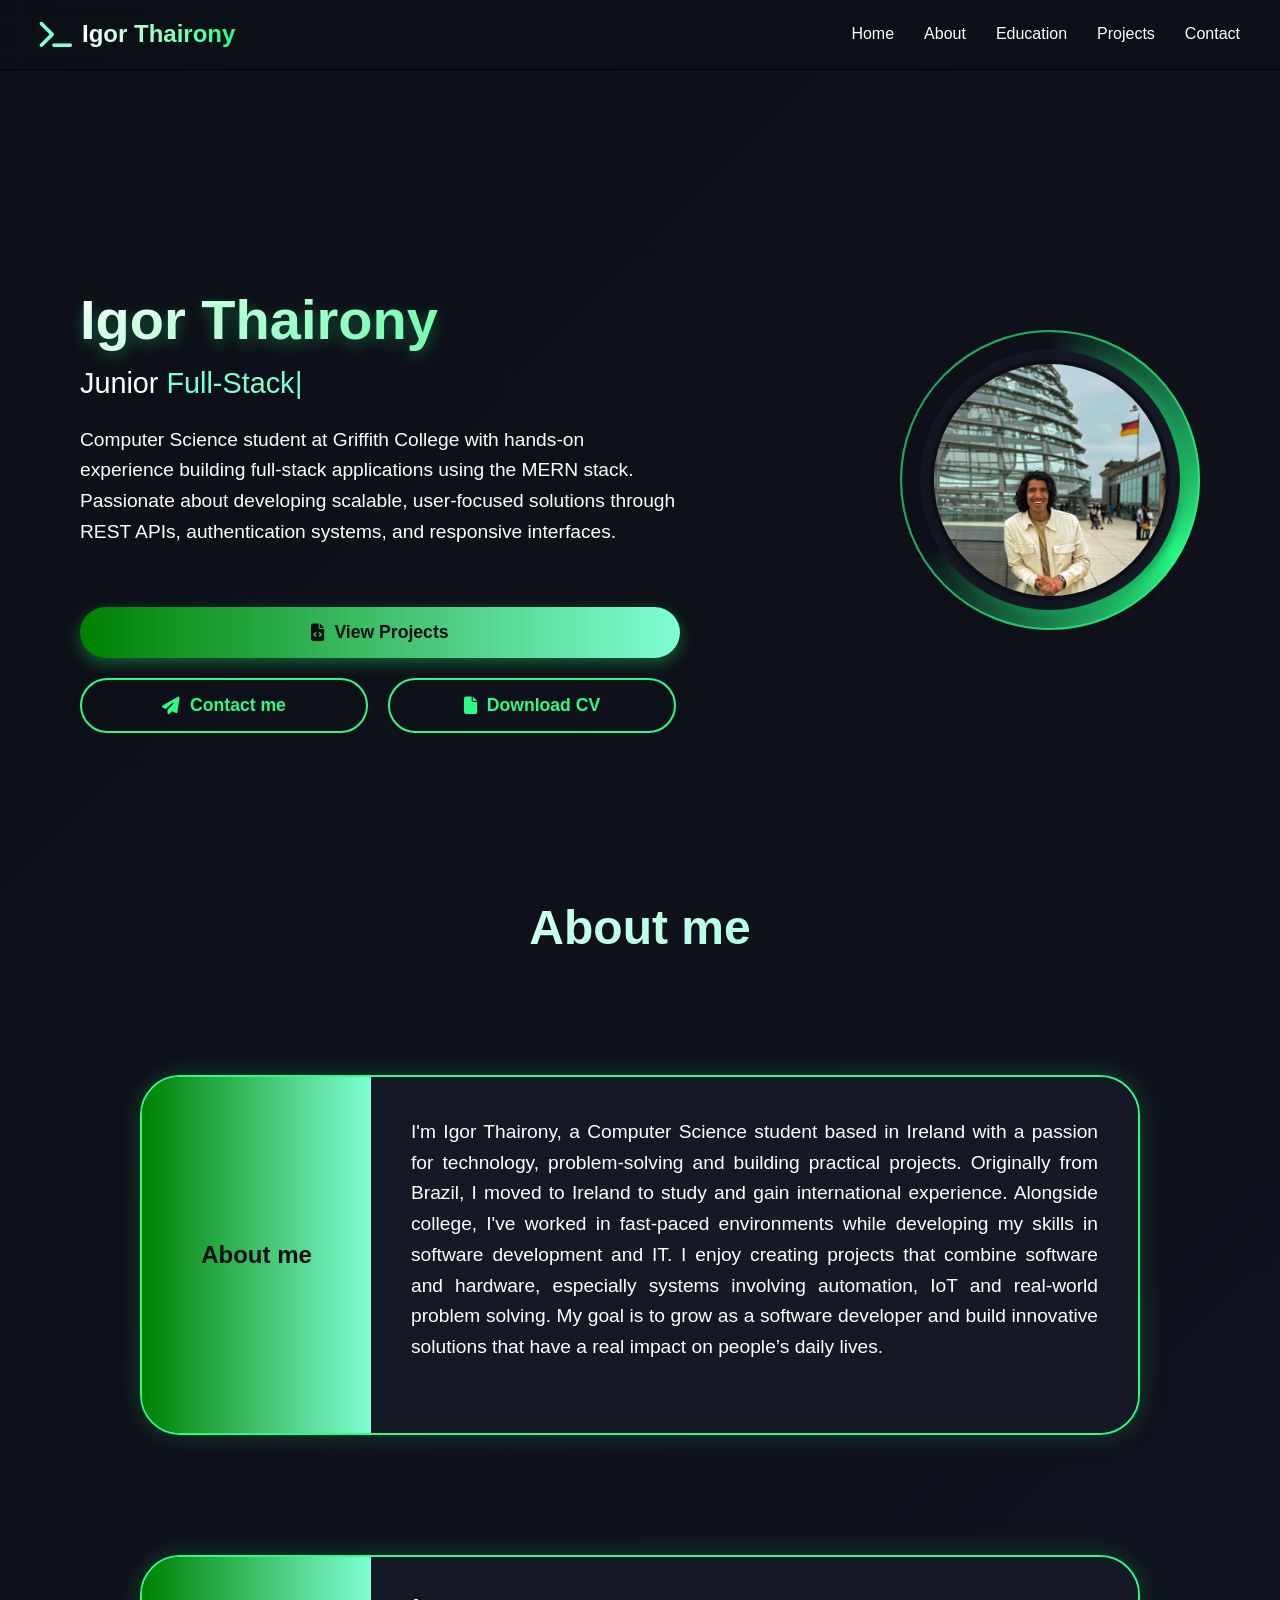
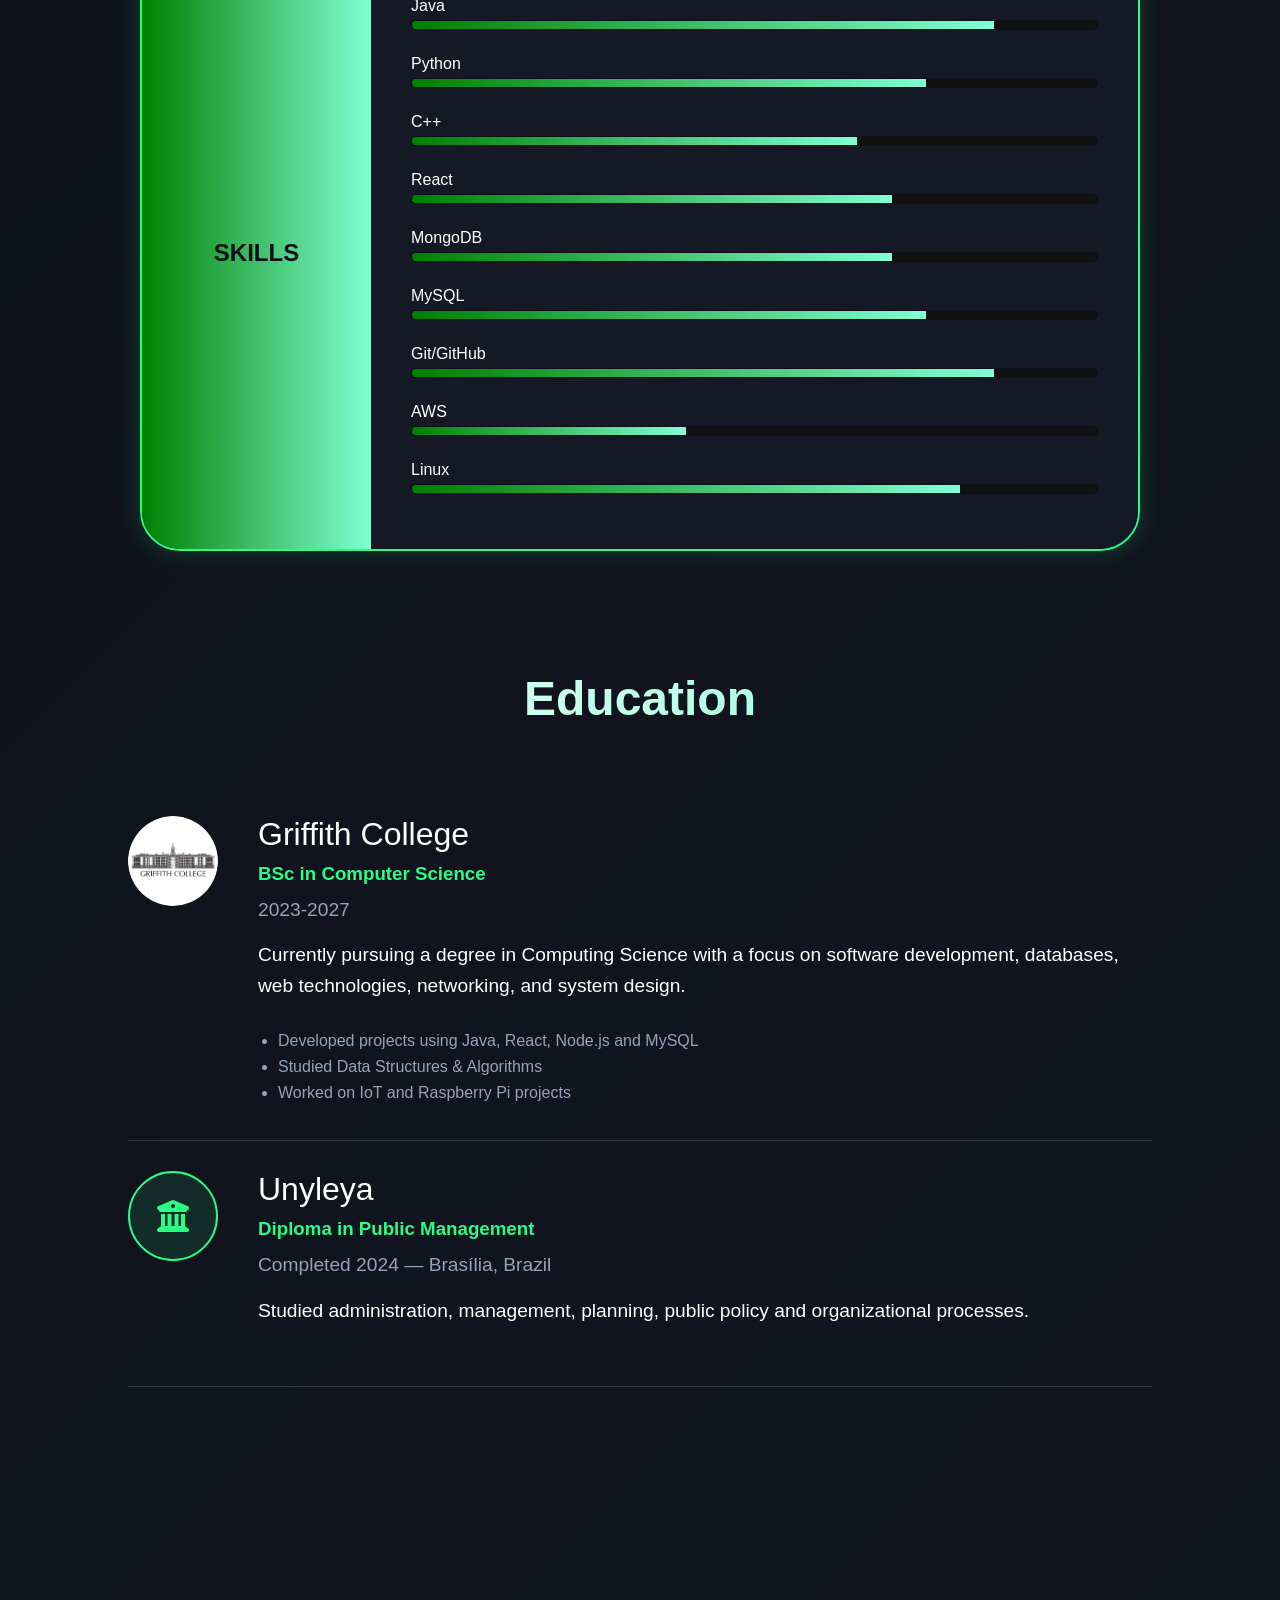
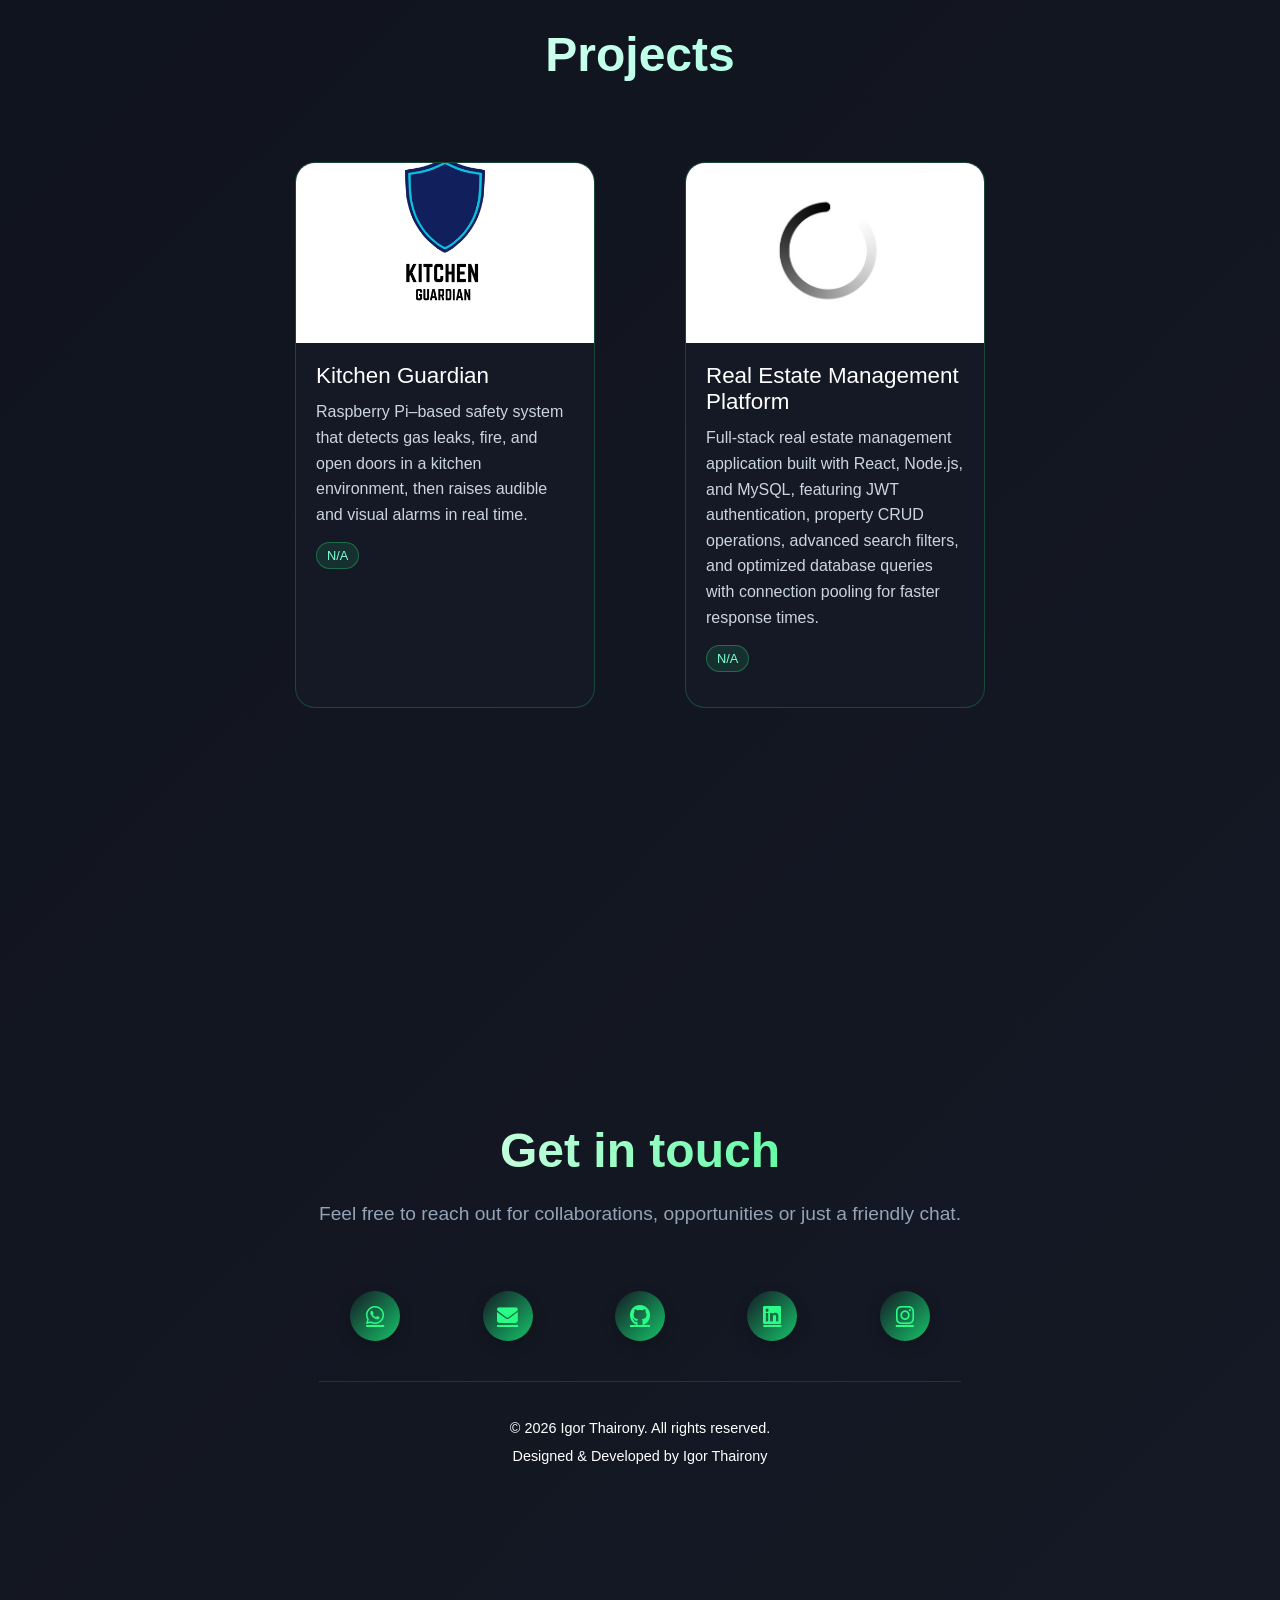
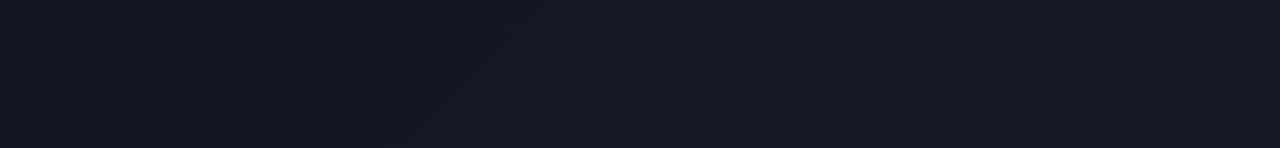
==== index.html @ 47dd7184 "Polishing and implementing a few things" ====
<!DOCTYPE html>
<html lang="en">

    <head>
        <meta name="viewport" content="width=device-width, initial-scale=1.0">
        <title>Igor Thairony Portfolio</title>
        <!-- Linking to font-awesome for icons -->
        <link rel="stylesheet" href="https://cdnjs.cloudflare.com/ajax/libs/font-awesome/6.5.0/css/all.min.css" />
        <!-- Linking to the css file for styling -->
        <link rel="stylesheet" href="/Style/style.css"/>
    </head>

    <body>

        <!-- Header Section with logo and side menu -->
        <header>
            <a href="/index.html" class="logo" aria-label="Open Menu">
                <!-- Logo and Name -->
                <i class="fa-solid fa-terminal logo-icon"></i>
                <span class="logo-text">Igor Thairony</span>
            </a>
            
            <!-- Nav section -->
            <nav>

                <!-- Menu toggle bars -->
                <div class="menu-toggle">
                    <!-- Bars for side menu -->
                    <i class="fa-solid fa-bars"></i>
                </div>
                <!-- Menu toggle bar options -->
                <ul>
                    <li><a href="/index.html">Home</a></li>
                    <li><a href="#about">About</a></li>
                    <li><a href="#education">Education</a></li>
                    <li><a href="#projects">Projects</a></li>
                    <li><a href="#contact">Contact</a></li>
                </ul>
            </nav>         
        </header>

        <!-- Hero Section -->
        <section class="hero" id="home">

            <div class="content">
                <h1>Igor Thairony</h1>
                <h2>Junior <span class="typing-text">Full-Stack Developer</span></h2>
                <p>Computer Science student at Griffith College with hands-on experience building full-stack applications using the MERN stack. 
                Passionate about developing scalable, user-focused solutions through REST APIs, authentication systems, and responsive interfaces.
                </p>
                
                <!-- Buttons to display portflio / contact me / Download CV -->
                <div class="cta-buttons">
                    <a href="#projects" class="btn btn-primary"><i class="fa-solid fa-file-code"></i>View Projects</a>
                    <a href="#contact" class="btn btn-secondary"><i class="fa-solid fa-paper-plane"></i>Contact me</a>
                     <a href="/Source/CV_Igor_Thairony_2026.pdf" class="btn btn-secondary" download="Igor_Thairony_CV.pdf"><i class="fa-solid fa-file"></i>Download CV</a>
                </div>

            </div>

            <div class="profile-container">
                <div class="border-outer"></div>
                <div class="border-middle"></div>
                <div class="border-inner"></div>
                <div class="border-container"></div>
                <div class="pulse-ring"></div>
                <div class="pulse-ring"></div>
                <div class="pulse-ring"></div>
                <img src="/Source/profilePicture.jpeg" alt="Profile picure" class="profile-img">
            </div>

        </section>

        <!-- About Section-->
        <section  class="about-section" id="about">  
            
            <h1 class="section-title">About me</h1>

            <!-- About section -->
            <div class="about-card">

                <div class="left-panel">
                    <h1>About me</h1>
                </div>
                    
                <div class="right-panel">
                    <p> I'm Igor Thairony, a Computer Science student based in Ireland with a passion for technology, problem-solving and building practical projects.
                    Originally from Brazil, I moved to Ireland to study and gain international experience. Alongside college, I've worked in fast-paced environments while developing my skills in software development and IT.
                    I enjoy creating projects that combine software and hardware, especially systems involving automation, IoT and real-world problem solving.
                    My goal is to grow as a software developer and build innovative solutions that have a real impact on people’s daily lives.</p>
                </div>

            </div>

            <div class="info-card skills-card">
                <div class="left-panel">
                    <h1>SKILLS</h1>
                </div>

                <div class="right-panel">


                    <div class="skill">
                        <span>Java</span>
                        <div class="bar"><div class="fill java"></div></div>
                    </div>
 
                    <div class="skill">
                        <span>Python</span>
                        <div class="bar"><div class="fill python"></div></div>
                    </div>
 
                    <div class="skill">
                        <span>C++</span>
                        <div class="bar"><div class="fill cpp"></div></div>
                    </div>
 
                    <div class="skill">
                        <span>React</span>
                        <div class="bar"><div class="fill react"></div></div>
                    </div>
 
                    <div class="skill">
                        <span>MongoDB</span>
                        <div class="bar"><div class="fill mongodb"></div></div>
                    </div>
 
                    <div class="skill">
                        <span>MySQL</span>
                        <div class="bar"><div class="fill sql"></div></div>
                    </div>
 
                    <div class="skill">
                        <span>Git/GitHub</span>
                        <div class="bar"><div class="fill git"></div></div>
                    </div>
 
                    <div class="skill">
                        <span>AWS</span>
                        <div class="bar"><div class="fill aws"></div></div>
                    </div>
 
                    <div class="skill">
                        <span>Linux</span>
                        <div class="bar"><div class="fill linux"></div></div>
                    </div>

                </div>
            </div>
        </section>

        <!-- Education Section -->
        <section class="education-section" id="education">

            <h1 class="section-title">Education</h1>

            <div class="education-item">
            
                <div class="education-logo-image">
                    <img src="/Source/griffithLogo.png" alt="Griffith College picture">
                </div>

                <div class="education-content">
                    <h2>Griffith College</h2>
                    <h3>BSc in Computer Science</h3>
                    <p class="education-date">2023-2027</p>

                    <p> Currently pursuing a degree in Computing Science with a focus on
                    software development, databases, web technologies, networking,
                    and system design.</p>

                    <ul>
                        <li>Developed projects using Java, React, Node.js and MySQL</li>
                        <li>Studied Data Structures & Algorithms</li>
                        <li>Worked on IoT and Raspberry Pi projects</li>
                    </ul>

                </div>

            </div>

            <div class="education-divider"></div>

            <div class="education-item">

                <div class="education-logo">
                    <i class="fa-solid fa-building-columns"></i>
                </div>

                <div class="education-content">
                    <h2>Unyleya</h2>
                    <h3>Diploma in Public Management</h3>
                    <p class="education-date">Completed 2024 — Brasília, Brazil</p>
 
                    <p>
                        Studied administration, management, planning,
                        public policy and organizational processes.
                    </p>


                </div>
            </div>

            <div class="education-divider"></div>
            
        </section>

        <section class="projects-section" id="projects">
            <h1 class="section-title">Projects</h1>

            <div class="projects-grid">

                <!-- Project One -->
                <a class="project-card" data-repo="Ithairony/kitchenGuardian" href="https://github.com/Ithairony/kitchenGuardian" target="_blank">
                    <div class="project-image">
                        <img src="/Source/kitchenGuardianLogo.png" alt="Project preview">
                    </div>
                    <div class="project-content">
                        <h2>Kitchen Guardian</h2>
                        <p> Raspberry Pi–based safety system that detects gas leaks, fire, and open doors in a kitchen environment,
                            then raises audible and visual alarms in real time.</p>
                        <div class="project-tags">
                            <span class="repo-language">Loading...</span>
                        </div>
                    </div>
                </a>

                <!-- Project Two -->
                <a class="project-card" data-repo="Ithairony/RealEstateManagementPlatform" href="https://github.com/Ithairony" target="_blank">
                    <div class="project-image">
                        <img src="/Source/loadingIcon.jpg" alt="Real Estate Management Platform preview">
                    </div>
                    <div class="project-content">
                        <h2>Real Estate Management Platform</h2>
                        <p> Full-stack real estate management application built with React, Node.js, and MySQL, featuring
                            JWT authentication, property CRUD operations, advanced search filters, and optimized
                            database queries with connection pooling for faster response times.</p>
                        <div class="project-tags">
                            <span class="repo-language">Loading...</span>
                        </div>
                    </div>
                </a>

            </div>



            </div>
        </section>

        <!-- FOOTER -->
        <section class="contact-section" id="contact">

            <div class="contact-container">
                <div class="contact-content">
                    <h1 class="contact-title">Get in touch</h1>
                    <p class="contact-subtitle">Feel free to reach out for collaborations, opportunities or just a friendly chat.</p>

                    <div class="contact-info">
                        <div class="social-icons">
                            <!-- WhatsApp -->
                            <a href="https://wa.me/353830110692?text=Hello%2C%20I%20came%20from%20your%20GitHub%20profile%20and%20would%20like%20to%20connect." target="_blank"><i class="fa-brands fa-whatsapp"></i></a>
                            <!-- GMAIL -->
                            <a href="mailto:ithairony21@gmail.com?subject=Hello Igor&body=Hi Igor," target="_blank" rel="noopener noreferrer">
                                <i class="fa-solid fa-envelope"></i>
                            </a>
                            <!-- gitHub -->
                            <a href="https://github.com/ithairony" target="_blank"><i class="fa-brands fa-github"></i></a>
                            <!-- linkedin -->
                            <a href="https://www.linkedin.com/in/IgorThairony/" target="_blank"><i class="fa-brands fa-linkedin"></i></a>
                            <!-- Instagram -->
                            <a href="https://www.instagram.com/ithairony21/" target="_blank"><i class="fa-brands fa-instagram"></i></a>
                        </div>
                    </div>

                    <div class="footer-bottom">
                        <p>© 2026 Igor Thairony. All rights reserved.</p>
                        <p>Designed & Developed by Igor Thairony</p>
                    </div>
                </div>
                
            </div>


        </section>


        <button id="backToTop" class="back-to-top" aria-label="Back to top">
            <i class="fa-solid fa-arrow-up"></i>
        </button>

        <!-- Link to the javascriptfile -->
        <script src="/Script/script.js"></script>

    </body>

</html>
---- Style/style.css ----
* {
    margin : 0;
    padding: 0;
    box-sizing: border-box;
    font-family:  'Segoe UI', Tahoma, Geneva, Verdana, sans-serif;
}

body {
    background: linear-gradient(135deg , #0c0f17 0%, #151925 100%);
    color: white;
    min-height: 100vh;
    overflow-x: hidden;
}

/* Header and Navbar */
header {
    position: fixed;
    top: 0;
    left: 0;
    width: 100%;
    padding: 20px 40px;
    display: flex;
    justify-content: space-between;
    align-items: center;
    z-index: 1000;
    background: rgba(12,15,23,0.8);
    backdrop-filter: blur(10px);
    border-bottom: 1px solid black;
}

.logo {
    display: flex;
    align-items: center;
    gap: 10px;
    font-size: 1.5rem;
    font-weight: 700;
    color: #2afc85;
    text-decoration: none;
}

.logo-icon {
    color:aquamarine;
    font-size: 1.8rem;
}

.logo-text {
    background: linear-gradient(90deg, white, #2afc85);
    -webkit-background-clip: text;
    -webkit-text-fill-color: transparent;
}

nav ul {
    display: flex;
    list-style: none;
    gap:30px;
}

nav a {
    color: white;
    text-decoration: none;
    font-weight: 500;
    transition: color 0.3s ease;
    position:relative;
    padding: 5px 0;
}

nav a:hover {
    color: #2afc85;
}

nav a::after {
    content: '';
    position: absolute;
    bottom: 0;
    left: 0;
    width: 0;
    height: 2px;
    background: #2afc85;
    transition: width 0.3s ease;
}

nav a:hover:after {
    width: 100%;
}

.menu-toggle {
    display: none;
    font-size: 1.5rem;
    color: white;
    cursor: pointer;

}


/* Hero Section */

.hero {
    max-width: 1200px;
    width: 100%;
    margin: 0 auto;
    display: flex;
    flex-direction: row;
    align-items: center;
    justify-content: space-between;
    gap: 80px;
    padding: 120px 40px 60px;
    min-height: 100vh;

}

.content {
    max-width: 600px;
    opacity: 1;
    transform: translateY(20px);
    animation: fadeInUp 1s ease forwards 0.5s;
}

.hero h1 {
    font-size: 3.5rem;
    margin-bottom: 15px;
    background: linear-gradient(90deg, white 0%, #2afc85 100%);
    -webkit-background-clip: text;
    -webkit-text-fill-color: transparent;
    font-weight: 700;
    text-shadow: 0 5px 15px rgba(46,252,139,0.3);
}


h2 {
    font-size:  1.8rem;
    margin-bottom: 25px;
    color: white;
    font-weight: 500;
}

p {
    font-size: 1.2rem;
    line-height: 1.6;
    margin-bottom: 30px;
    color: white;
}

.typing-text {
    position: relative;
    display: inline-block;
    color:aquamarine;
}

.typing-text::after {
    content: "|";
    position: absolute;
    right: -8px;
    animation: blink 0.7s infinite;
    color: aquamarine;
}

.cta-buttons {
    display:flex;
    gap: 20px;
    margin-top: 40px;
    flex-wrap: wrap;
    opacity: 1;
    transform: translateY(20px);
    animation: fadeInUp 1s ease forwards 0.8s;
}

.btn {
    padding: 15px 35px;
    border-radius: 50px;
    font-size: 1.1rem;
    font-weight: 600;
    text-decoration: none;
    transition: all 0.3s ease;
    display: flex;
    align-items: center;
    gap: 10px;
    position: relative;
    overflow: hidden;

}

.btn-primary {
    width: 100%;
    justify-content: center;
    background: linear-gradient(90deg, green 0%, aquamarine 100%);
    color: #0c0f17;
    box-shadow: 0 5px 15px rgba(30, 215, 97, 0.4);
}

.btn-primary:hover {
    transform: translateY(-3px);
    box-shadow: 0 8px 20px rgba(30, 215, 97, 0.6);;
}

.btn-primary::before {
    content:"";
    position: absolute;
    top: 0;
    left: -100%;
    width: 100%;
    height: 100%;
    background: linear-gradient(90deg, transparent, rgba(255, 255, 255, 0.4), transparent);
    transition: 0.5s;
}

.btn-secondary {
    justify-content: center;
    width: 48%;
    border: 2px solid #2afc85; 
    color: #2afc85;
}

.btn-secondary:hover {
    background-color: rgba(42, 252, 133, 0.1);
    transform: translateY(-3px);
}

.social-icons {
    display: flex;
    justify-content: space-around ;
    gap: 20px;
    margin-top: 40px;
    opacity: 1;
    transform: translateY(20px);
    animation: fadeInUp 1s ease forwards 1.1s;
}

.social-icons a {
    width: 50px;
    height: 50px;
    border-radius: 50%;
    display: flex;
    align-items: center;
    justify-content: center;
    background: linear-gradient(135deg, #151925 0%, #15c46a 100%);
    color:#2afc85;
    font-size: 1.3rem;
    transition: all 0.3s ease;
    box-shadow: 0 5px 15px rgba(0, 0, 0, 0.2);
    position: relative;
    overflow: hidden;
}

.social-icons a:hover {
    transform: translateY(-5px);
    color: #151925;
    box-shadow: 0 8px 20px rgba(30, 215, 97, 0.3);
}

.social-icons a::before {
    content:"";
    position: absolute;
    top: 0;
    left: 0;
    width: 100%;
    height: 100%;
    background: linear-gradient(45deg, #1ed761, #2afc85, #15c46a);
    opacity: 0;
    transition: 0.3s;
    z-index: -1;
}

.social-icons a:hover::before {
    opacity: 1;
}

/* Education Section */
.education-section {
    width: 80%;
    max-width: 1100px;
    margin: 120px auto;
}

.education-item {
    display: flex;
    gap: 40px;
    align-items: flex-start;
    padding: 30px 0;
}

.education-logo-image {
    width: 90px;
    height: 90px;
    min-width: 90px;
    border-radius: 50%;
    overflow: hidden;
    display: flex;
    align-items: center;
    justify-content: center;
}

.education-logo-image img {
    width: 100%;
    height: 100%;
    object-fit: cover;
}

.education-logo {
    width: 90px;
    height: 90px;
    min-width: 90px;
    border-radius: 50%;
    background: rgba(42, 252, 133, 0.1);
    border: 2px solid #2afc85;
    display: flex;
    align-items: center;
    justify-content: center;
    color: #2afc85;
    font-size: 2rem;
}


.education-content h2 {
    font-size: 2rem;
    margin-bottom: 10px;
}

.education-content h3 {
    color: #2afc85;
    margin-bottom: 10px;
}

.education-date {
    color: #94a3b8;
    margin-bottom: 15px;
}

.education-content ul {
    margin-top: 15px;
    padding-left: 20px;
}

.education-content li {
    margin-bottom: 8px;
    color: #94a3b8;
}

.education-divider {
    height: 1px;
    background: rgba(255,255,255,0.15);
}

/* Profile Image Section */
.profile-container {
    position: relative; 
    width: 300px;
    height: 300px;
}

.profile-img {
    width:240px;
    height: 240px;
    object-fit: cover;
    border-radius: 50%;
    position: absolute;
    top: 50%;
    left: 50%;
    transform: translate(-50%, -50%);
    z-index: 10;
    box-shadow: 0 5px 30px rgba(0, 0, 0, 0.4);
    border: 4px solid #0c0f17;
    transition: all 0.5s ease;
}

.profile-img:hover {
    transform: translate(-50%, -50%) scale(1.05);
}

/* Border rings */
.border-outer {
    position: absolute;
    width: 300px;
    height: 300px;
    top: 50%;
    left: 50%;
    transform: translate(-50%, -50%) rotate(0deg);
    border-radius: 50%;
    background: conic-gradient(transparent, #2afc85, transparent, transparent);
    z-index: 1;
    animation: rotate 4s linear infinite
}

.border-middle {
    position: absolute;
    width: 270px;
    height: 270px;
    top: 50%;
    left: 50%;
    transform: translate(-50%, -50%) rotate(0deg);
    border-radius: 50%;
    background: conic-gradient(transparent, #15c46a, transparent, transparent);
    z-index: 2;
    animation: rotate-reverse 3s linear infinite;
    filter: blur(3px)
}

.border-inner {
    position: absolute;
    width: 240px;
    height: 240px;
    top: 50%;
    left: 50%;
    transform: translate(-50%, -50%) rotate(0deg);
    border-radius: 50%;
    background: conic-gradient(transparent, #1ed761, transparent, transparent);
    z-index: 3;
    animation: rotate 2s linear infinite;
    filter: blur(3px)
}

/*  Pulsing animation */

.pulse-ring {
    position: absolute;
    width: 300px;
    height: 300px;
    top: 50%;
    left: 50%;
    transform: translate(-50%, -50%) scale(1);
    border-radius: 50%;
    border: 2px solid rgba(42, 252, 133, 0.3);
    z-index: 0;
    animation: pulse 3s ease-out infinite;
}

.pulse-ring:nth-child(2) {
    animation-delay: 1s;
}

.pulse-ring:nth-child(3) {
    animation-delay: 2s;
}

.border-container {
    position: absolute;
    width: 300px;
    height: 300px;
    top: 50%;
    left: 50%;
    transform: translate(-50%, -50%);
    border-radius: 50%;
    z-index: 4;
}

.border-container::after {
    content: "";
    position: absolute;
    width: 260px;
    height: 260px;
    background: linear-gradient(135deg, #151925 0%, #1a1f2e 100%);
    border-radius: 50%;
    top: 50%;
    left: 50%;
    transform: translate(-50%, -50%);
    z-index: 5;
}

/* Projects cards styling  */
.projects-section {
    padding: 120px 10%;
    min-height: 100vh;
}

.section-title {
    font-size: 3rem;
    margin-bottom: 60px;
    text-align: center;
    background: linear-gradient(90deg, white, aquamarine);
    -webkit-background-clip: text;
    -webkit-text-fill-color: transparent;
}

/* GRID */
.projects-grid {
    display: flex;
    justify-content: center;
    flex-wrap: wrap;
    gap: 50px;
}

/* CARD */
.project-card {
    display: block;
    text-decoration: none;
    background: #151925;
    margin: 20px;
    width: 300px;
    border: 1px solid rgba(42, 252, 133, 0.2);
    border-radius: 20px;
    overflow: hidden;
    transition: transform 0.3s ease, box-shadow 0.3s ease;
}

.project-card:hover {
    transform: translateY(-8px);
    box-shadow: 0 10px 30px rgba(42, 252, 133, 0.2);
}

/* IMAGE */
.project-image img {
    width: 100%;
    height: 180px;
    object-fit: cover;
    display: block;
}

/* CONTENT */
.project-content {
    padding: 20px;
}

.project-content h2 {
    font-size: 1.4rem;
    margin-bottom: 10px;
}

.project-content p {
    font-size: 1rem;
    color: #cbd5e1;
    margin-bottom: 15px;
}

/* TAGS */
.project-tags {
    display: flex;
    flex-wrap: wrap;
    gap: 8px;
    margin-bottom: 15px;
}

.project-tags span {
    font-size: 0.8rem;
    padding: 5px 10px;
    border-radius: 999px;
    background: rgba(42, 252, 133, 0.1);
    border: 1px solid rgba(42, 252, 133, 0.3);
    color: aquamarine;
}

/* LINKS */
.project-links {
    display: flex;
    gap: 15px;
}

.project-links a {
    text-decoration: none;
    color: aquamarine;
    font-weight: 500;
    transition: 0.3s;
}

.project-links a:hover {
    text-shadow: 0 0 8px aquamarine;
}

/* Back to top buttom  */

.back-to-top {
    position: fixed;
    bottom: 30px;
    right: 30px;
    width: 50px;
    height: 50px;
    border-radius: 50%;
    background: linear-gradient(90deg, green, aquamarine);
    color: #0c0f17;
    border: none;
    cursor: pointer;
    display: flex;
    align-items: center;
    justify-content: center;
    font-size: 1.2rem;
    box-shadow: 0 5px 20px rgba(42, 252, 133, 0.3);
    opacity: 0;
    visibility: hidden;
    transform: translateY(20px);
    transition: all 0.3s ease;
    z-index: 1000;
}

.back-to-top:hover {
    transform: translateY(-5px) scale(1.05);
    box-shadow: 0 8px 25px rgba(42, 252, 133, 0.5);
}

.back-to-top.show {
    opacity: 1;
    visibility: visible;
    transform: translateY(0);
}

/* Footer styling */

.footer-bottom {
    margin-top: 60px;
    padding-top: 30px;
    border-top: 1px solid rgba(255,255,255,0.1);

    text-align: center;
    color: #64748b;
}

.footer-bottom p {
    margin: 5px 0;
    font-size: 0.9rem;
}

.contact-section {
    padding: 80px 10%;
    min-height: 100vh;
    display: flex;
    align-items: center;
}

.contact-container {
    width: 100%;
    display: flex;
    justify-content: space-between;
    align-items: center;
    gap: 60px;
}

.contact-content {
    max-width: 800px;
    margin: 0 auto;
    text-align: center;
}

.contact-title {
    font-size: 3rem;
    margin-bottom: 20px;
    background: linear-gradient(90deg, white, #2afc85);
    -webkit-background-clip: text;
    -webkit-text-fill-color: transparent;
}

.contact-subtitle {
    color: #94a3b8;
    line-height: 1.7;
    margin-bottom: 30px;
}

/* CONTACT LINKS */
.contact-detail,
.contact-detail-email {
    color: #2afc85;
    text-decoration: none;
    font-size: 1.1rem;
    transition: 0.3s ease;
}

.contact-detail:hover,
.contact-detail-email:hover {
    text-shadow: 0 0 10px #2afc85;
}


/* RESPONSIVE */
@media (max-width: 768px) {

    .contact-container {
        flex-direction: column-reverse;
        text-align: center;
    }

    .contact-subtitle {
        margin: 0 auto 30px;
    }

    .social-icons {
        justify-content: center;
    }
}


/* Styling the about page */

.about-card {
    display:flex;
    flex-direction: row;
    width: 80%;
    max-width: 1000px;
    margin: 120px auto;
    border-radius: 40px;
    overflow: hidden;
    border: 2px solid #2afc85;
    box-shadow: 0 0 25px rgba(42, 252, 133, 0.2);
}

.info-card {
    display:flex;
    width: 80%;
    max-width: 1000px;
    margin: 120px auto;
    border-radius: 40px;
    overflow: hidden;
    border: 2px solid #2afc85;
    box-shadow: 0 0 25px rgba(42, 252, 133, 0.2);
}

/* LEFT SIDE */
.left-panel {
    flex: 1;
    background: linear-gradient(90deg, green 0%, aquamarine 100%);
    color: #0c0f17;
    display: flex;
    align-items: center;
    justify-content: center;
    animation: slideInLeft 1s ease;
}


/* RIGHT SIDE */
.right-panel {
    text-align: justify;
    flex: 3;
    background:#151925;
    color:linear-gradient(90deg, green 0%, aquamarine 100%);;
    padding: 40px;
    display: flex;
    flex-direction: column;
    gap: 10px;
    animation: fadeIn 1.2s ease;
}

.skill {
    margin-bottom: 15px;
}

.skill span {
    display: block;
    margin-bottom: 5px;
}

.bar {
    width: 100%;
    height: 10px;
    background: #111;
    border-radius: 10px;
    overflow: hidden;
    border: 1px solid #0c0f17;
}

.fill {
    height: 100%;
    width: 0;
    background: linear-gradient(90deg, green 0%, aquamarine 100%);;
    animation: loadBar 2s ease forwards;
}

/* different skill levels */
.java { width: 85%; }
.python { width: 75%; }
.cpp { width: 65%; }
.mongodb { width: 70%; }
.react { width: 70%; }
.sql { width: 75%; }
.git { width: 85%; }
.aws { width: 40%; }
.linux { width: 80%; }


/* ANIMATIONS */

    @keyframes rotate {
        0% {
            transform: translate(-50%, -50%) rotate(0deg);
        }
        100% {
            transform: translate(-50%, -50%) rotate(360deg);
        }
    }

    @keyframes rotate-reverse {
        0% {
            transform: translate(-50%, -50%) rotate(0deg);
        }
        100% {
            transform: translate(-50%, -50%) rotate(-360deg);
        }
    }
    
    @keyframes pulse {
        0% {
            transform: translate(-50%, -50%) scale(1);
            opacity: 1;
        }
        100% {
            transform: translate(-50%, -50%) scale(1.3);
            opacity: 0;
        }
    }

    @keyframes slideInLeft {
        from {
            opacity: 0;
            transform: translateX(-40px);
        }
        to {
            opacity: 1;
            transform: translateX(0);
        }
    }
 
    @keyframes fadeIn {
        from {
            opacity: 0;
        }
        to {
            opacity: 1;
        }
    }


    @keyframes blink {
        0%, 100% {
            opacity: 1;
        }
        50% {
            opacity: 0;
        }
        
    }
    
    @keyframes loadBar {
    from { width: 0; }
    to { }
    }

    /* FOOTER FLOATING EFFECT */
    @keyframes float {
        0% {
            transform: translateY(0px);
        }

        50% {
            transform: translateY(-15px);
        }

        100% {
            transform: translateY(0px);
        }
    }

/* MAKING IT RESPONSIVE */

@media (max-width: 992px) {
    .hero {
        flex-direction: column-reverse;
        justify-content: center;
        text-align: center;
        gap: 60px;
        padding: 100px 20px 40px;
    }
    
    .cta-buttons {
        justify-content: center;
    }

    .social-icons {
        justify-content: center;
    }
}

@media (max-width: 768px) {

    .about-card,
    .info-card {
        flex-direction: column;
        width: 90%;
    }

    .left-panel {
        padding: 30px 0;
        min-height: 80px;
    }

    .right-panel {
        padding: 30px 25px;
    }
    
    .hero {
        gap: 40px;
    }

    header {
        padding: 15px 20px;
    }

    nav ul {
        position: fixed;
        top: 70px;
        left: -100%;
        width: 100%;
        height: calc(100vh - 70px);
        background: rgba(12,15,23,0.95);
        flex-direction: column;
        align-items: center;
        justify-content: flex-start;
        padding-top: 50px;
        transition: left 0.3s ease;
    }

    nav ul.active {
        left: 0;
    }

    nav a {
        font-size: 1.2rem;
        padding: 15px 0;
    }

    .menu-toggle {
        display: block  ;
    }

    h1 {
        font-size: 2.5rem;
    }

    h2 {
        font-size: 1.5rem;
    }

    p {
        font-size: 1.1rem;
    }
    
    .btn {
        padding: 12px 25px;
        font-size: 1rem;
    }

    .profile-container {
        width: 250px;
        height: 250px;
    }

    .profile-img {
        width: 200px;
        height: 200px;
    }

    .border-outer {
        width: 250px;
        height: 250px;
    }

    .border-middle {
        width: 225px;
        height: 225px;
    }

    .border-inner {
        width: 200px;
        height: 200px;
    }

    .border-container::after {
        width: 215px;
        height: 215px;
    }

    .pulse-ring {
        width: 250px;
        height: 250px;
    }

    .contact-container {
        flex-direction: column-reverse;
        text-align: center;
    }

    .contact-subtitle {
        margin: 0 auto 30px;
    }

    .social-icons {
        justify-content: center;
    }

    .btn-secondary {
        width: 100%;
    }

}

@media (max-width: 480px) {
    .hero {
        gap: 40px;
    }

    h1 {
        font-size: 2rem;
    }

    h2 {
        font-size: 1.2rem;
    }

    .cta-buttons {
        flex-direction: column;
        align-items: center;
    }

    .profile-container {
        width: 200px;
        height: 200px;
    }

    .profile-img {
        width: 160px;
        height: 160px;
    }

    .border-outer {
        width: 200px;
        height: 200px;
    }

    .border-middle {
        width: 180px;
        height: 180px;
    }

    .border-inner {
        width: 160px;
        height: 160px;
    }

    .border-container::after {
        width: 170px;
        height: 170px;
    }

    .pulse-ring {
        width: 200px;
        height: 200px;
    }

}
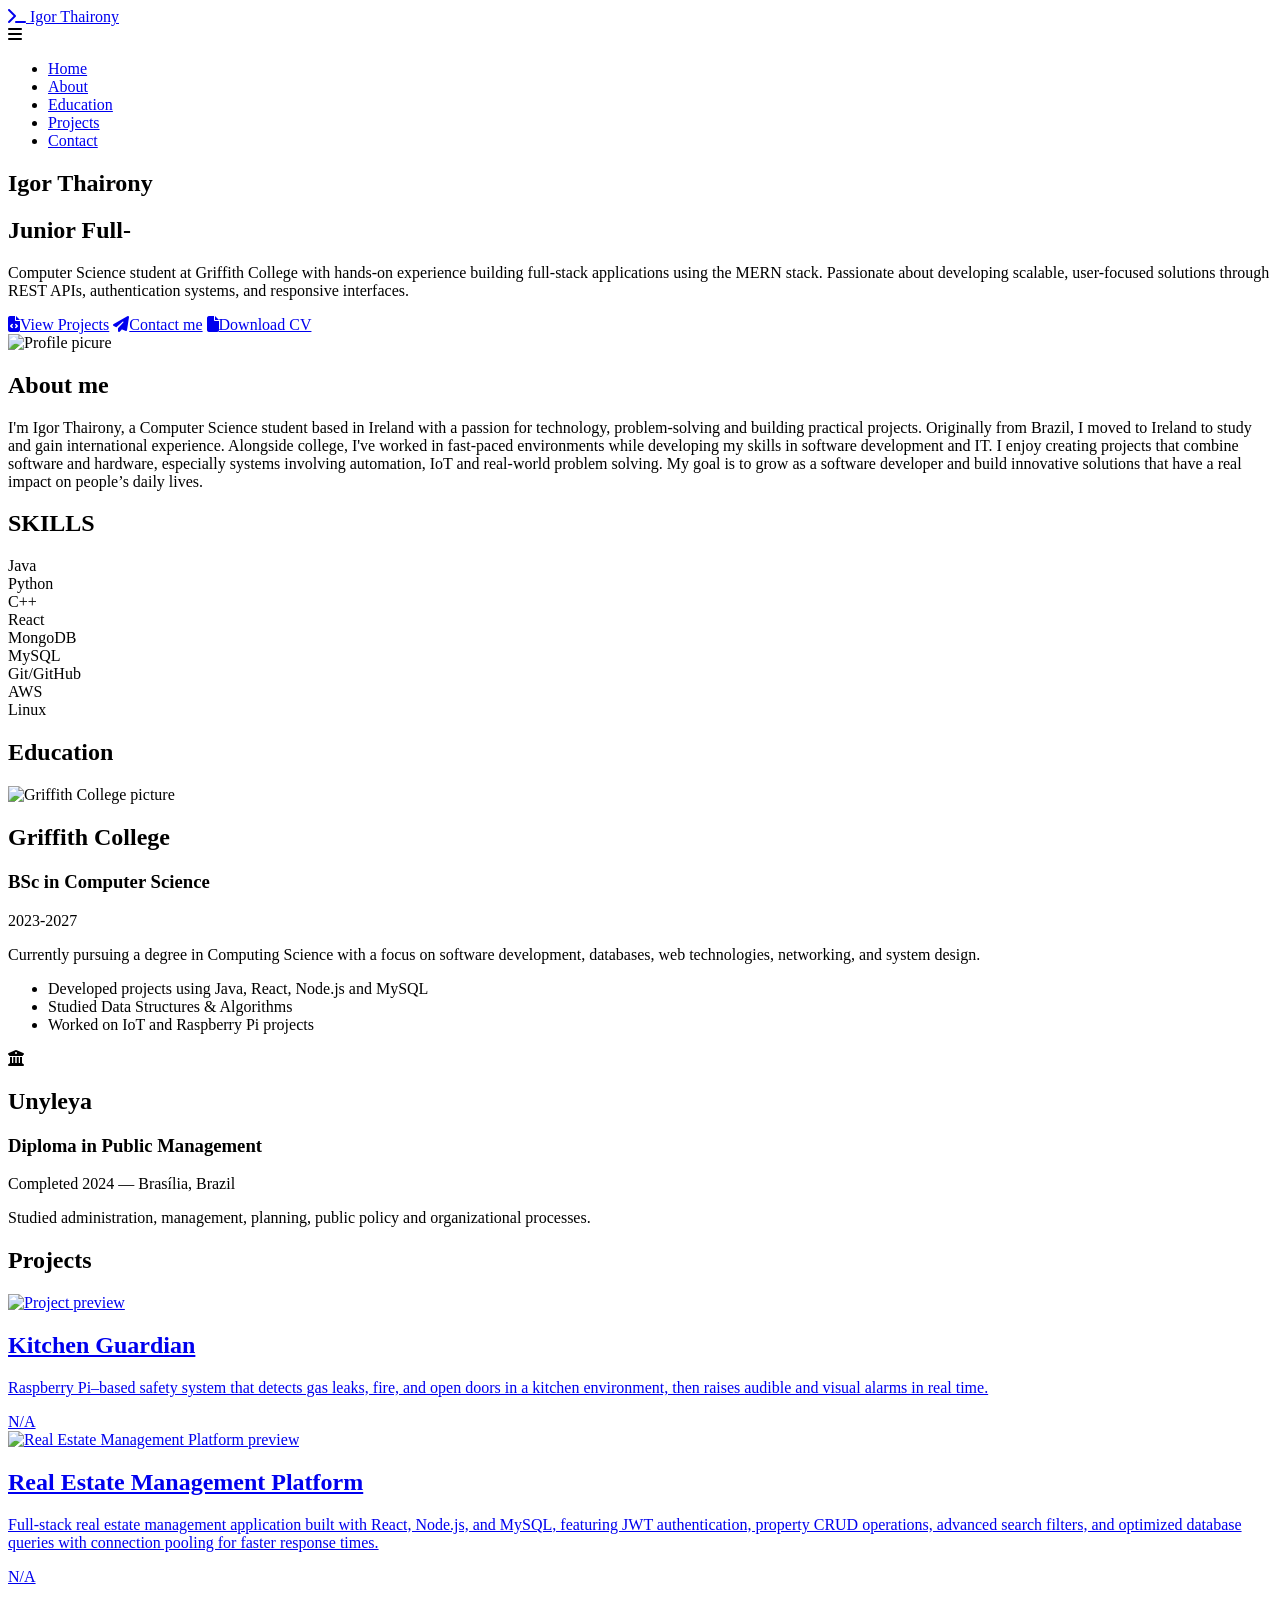
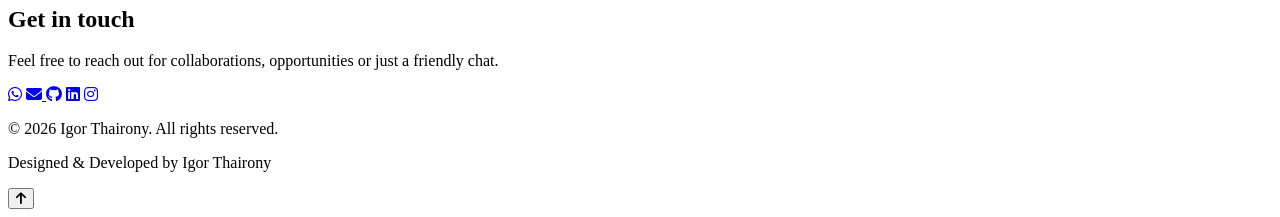
==== commit cadea725: "Making some small alteration and adding the real estate website repo" ====
--- a/index.html
+++ b/index.html
@@ -7,14 +7,14 @@
         <!-- Linking to font-awesome for icons -->
         <link rel="stylesheet" href="https://cdnjs.cloudflare.com/ajax/libs/font-awesome/6.5.0/css/all.min.css" />
         <!-- Linking to the css file for styling -->
-        <link rel="stylesheet" href="/Style/style.css"/>
+        <link rel="stylesheet" href="/portfolioWebapp/Style/style.css"/>
     </head>
 
     <body>
 
         <!-- Header Section with logo and side menu -->
         <header>
-            <a href="/index.html" class="logo" aria-label="Open Menu">
+            <a href="/portfolioWebapp/index.html" class="logo" aria-label="Open Menu">
                 <!-- Logo and Name -->
                 <i class="fa-solid fa-terminal logo-icon"></i>
                 <span class="logo-text">Igor Thairony</span>
@@ -30,7 +30,7 @@
                 </div>
                 <!-- Menu toggle bar options -->
                 <ul>
-                    <li><a href="/index.html">Home</a></li>
+                    <li><a href="/portfolioWebapp/index.html">Home</a></li>
                     <li><a href="#about">About</a></li>
                     <li><a href="#education">Education</a></li>
                     <li><a href="#projects">Projects</a></li>
@@ -53,7 +53,7 @@
                 <div class="cta-buttons">
                     <a href="#projects" class="btn btn-primary"><i class="fa-solid fa-file-code"></i>View Projects</a>
                     <a href="#contact" class="btn btn-secondary"><i class="fa-solid fa-paper-plane"></i>Contact me</a>
-                     <a href="/Source/CV_Igor_Thairony_2026.pdf" class="btn btn-secondary" download="Igor_Thairony_CV.pdf"><i class="fa-solid fa-file"></i>Download CV</a>
+                     <a href="/portfolioWebapp/Source/CV_Igor_Thairony_2026.pdf" class="btn btn-secondary" download="Igor_Thairony_CV.pdf"><i class="fa-solid fa-file"></i>Download CV</a>
                 </div>
 
             </div>
@@ -66,15 +66,13 @@
                 <div class="pulse-ring"></div>
                 <div class="pulse-ring"></div>
                 <div class="pulse-ring"></div>
-                <img src="/Source/profilePicture.jpeg" alt="Profile picure" class="profile-img">
+                <img src="/portfolioWebapp/Source/profilePicture.jpeg" alt="Profile picure" class="profile-img">
             </div>
 
         </section>
 
         <!-- About Section-->
         <section  class="about-section" id="about">  
-            
-            <h1 class="section-title">About me</h1>
 
             <!-- About section -->
             <div class="about-card">
@@ -157,7 +155,7 @@
             <div class="education-item">
             
                 <div class="education-logo-image">
-                    <img src="/Source/griffithLogo.png" alt="Griffith College picture">
+                    <img src="/portfolioWebapp/Source/griffithLogo.png" alt="Griffith College picture">
                 </div>
 
                 <div class="education-content">
@@ -213,7 +211,7 @@
                 <!-- Project One -->
                 <a class="project-card" data-repo="Ithairony/kitchenGuardian" href="https://github.com/Ithairony/kitchenGuardian" target="_blank">
                     <div class="project-image">
-                        <img src="/Source/kitchenGuardianLogo.png" alt="Project preview">
+                        <img src="/portfolioWebapp/Source/kitchenGuardianLogo.png" alt="Project preview">
                     </div>
                     <div class="project-content">
                         <h2>Kitchen Guardian</h2>
@@ -228,7 +226,7 @@
                 <!-- Project Two -->
                 <a class="project-card" data-repo="Ithairony/RealEstateManagementPlatform" href="https://github.com/Ithairony" target="_blank">
                     <div class="project-image">
-                        <img src="/Source/loadingIcon.jpg" alt="Real Estate Management Platform preview">
+                        <img src="/portfolioWebapp/Source/motiProperties.png" alt="Real Estate Management Platform preview">
                     </div>
                     <div class="project-content">
                         <h2>Real Estate Management Platform</h2>
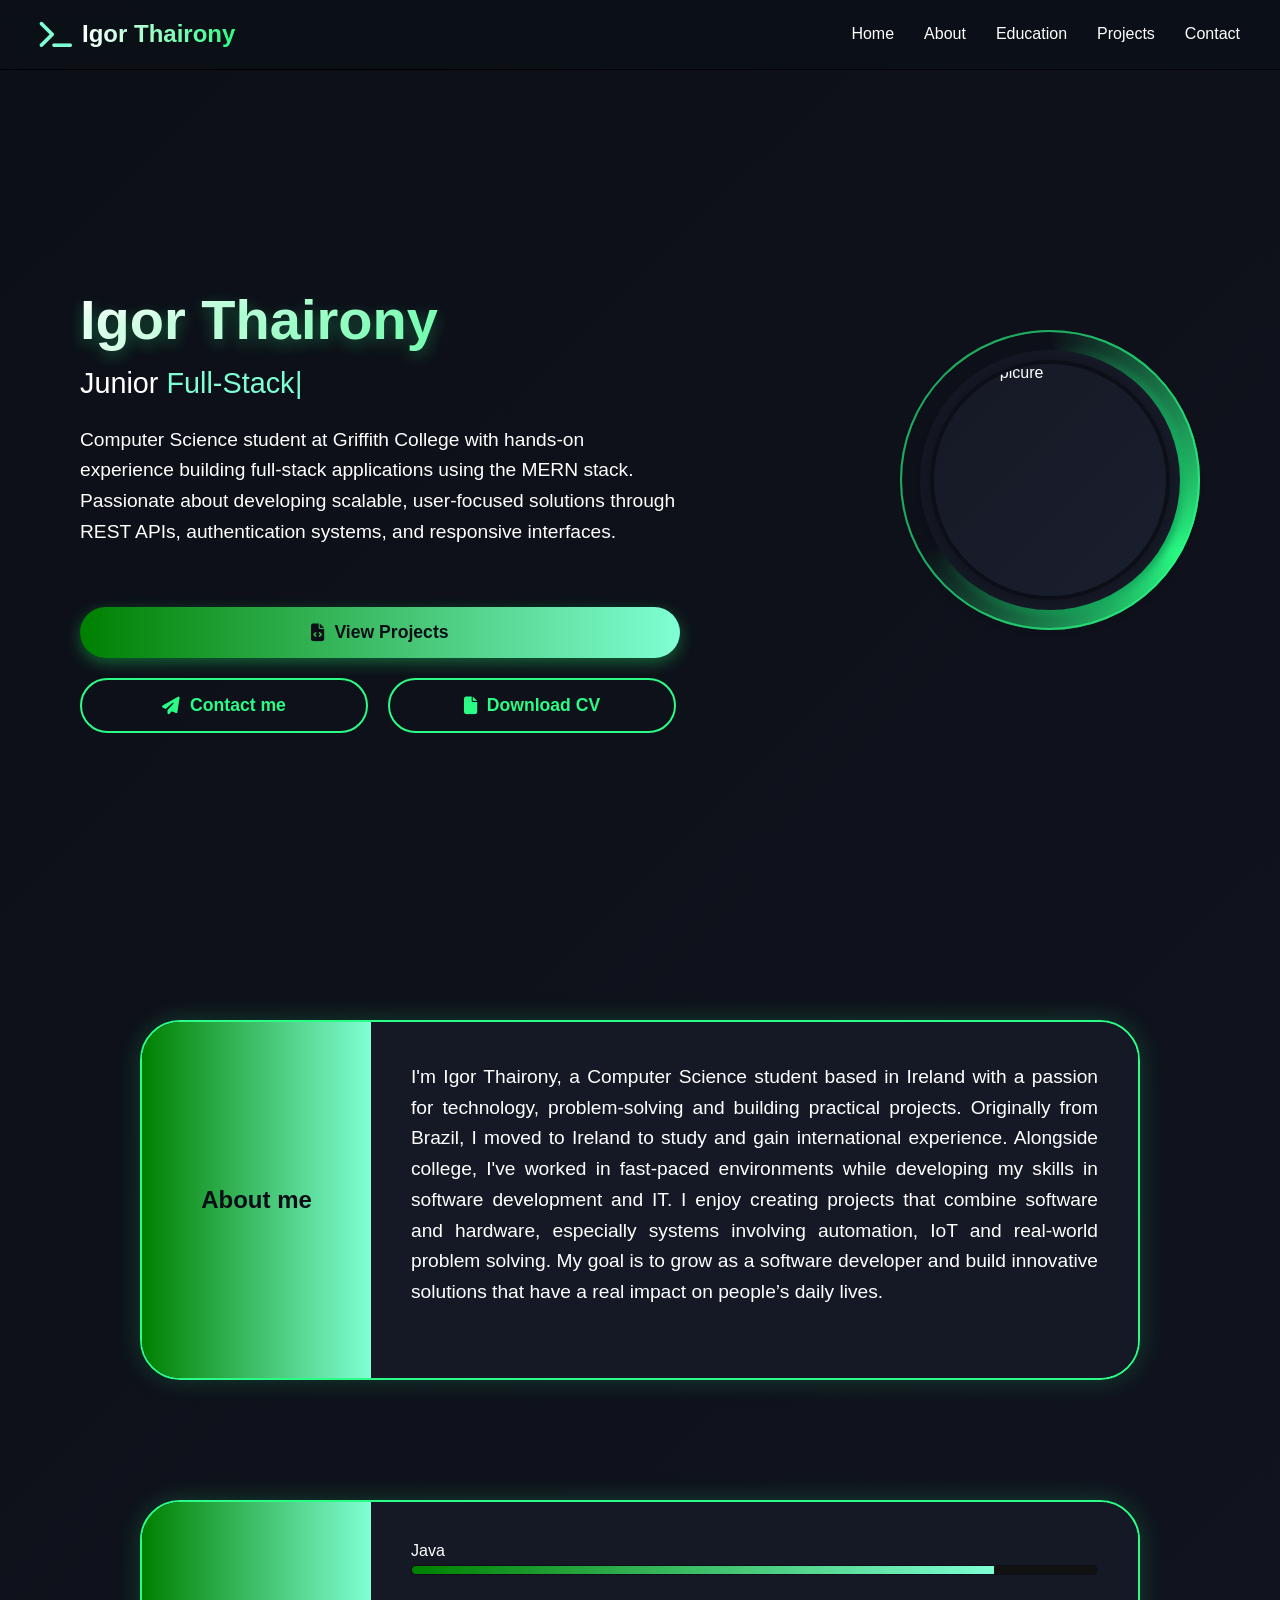
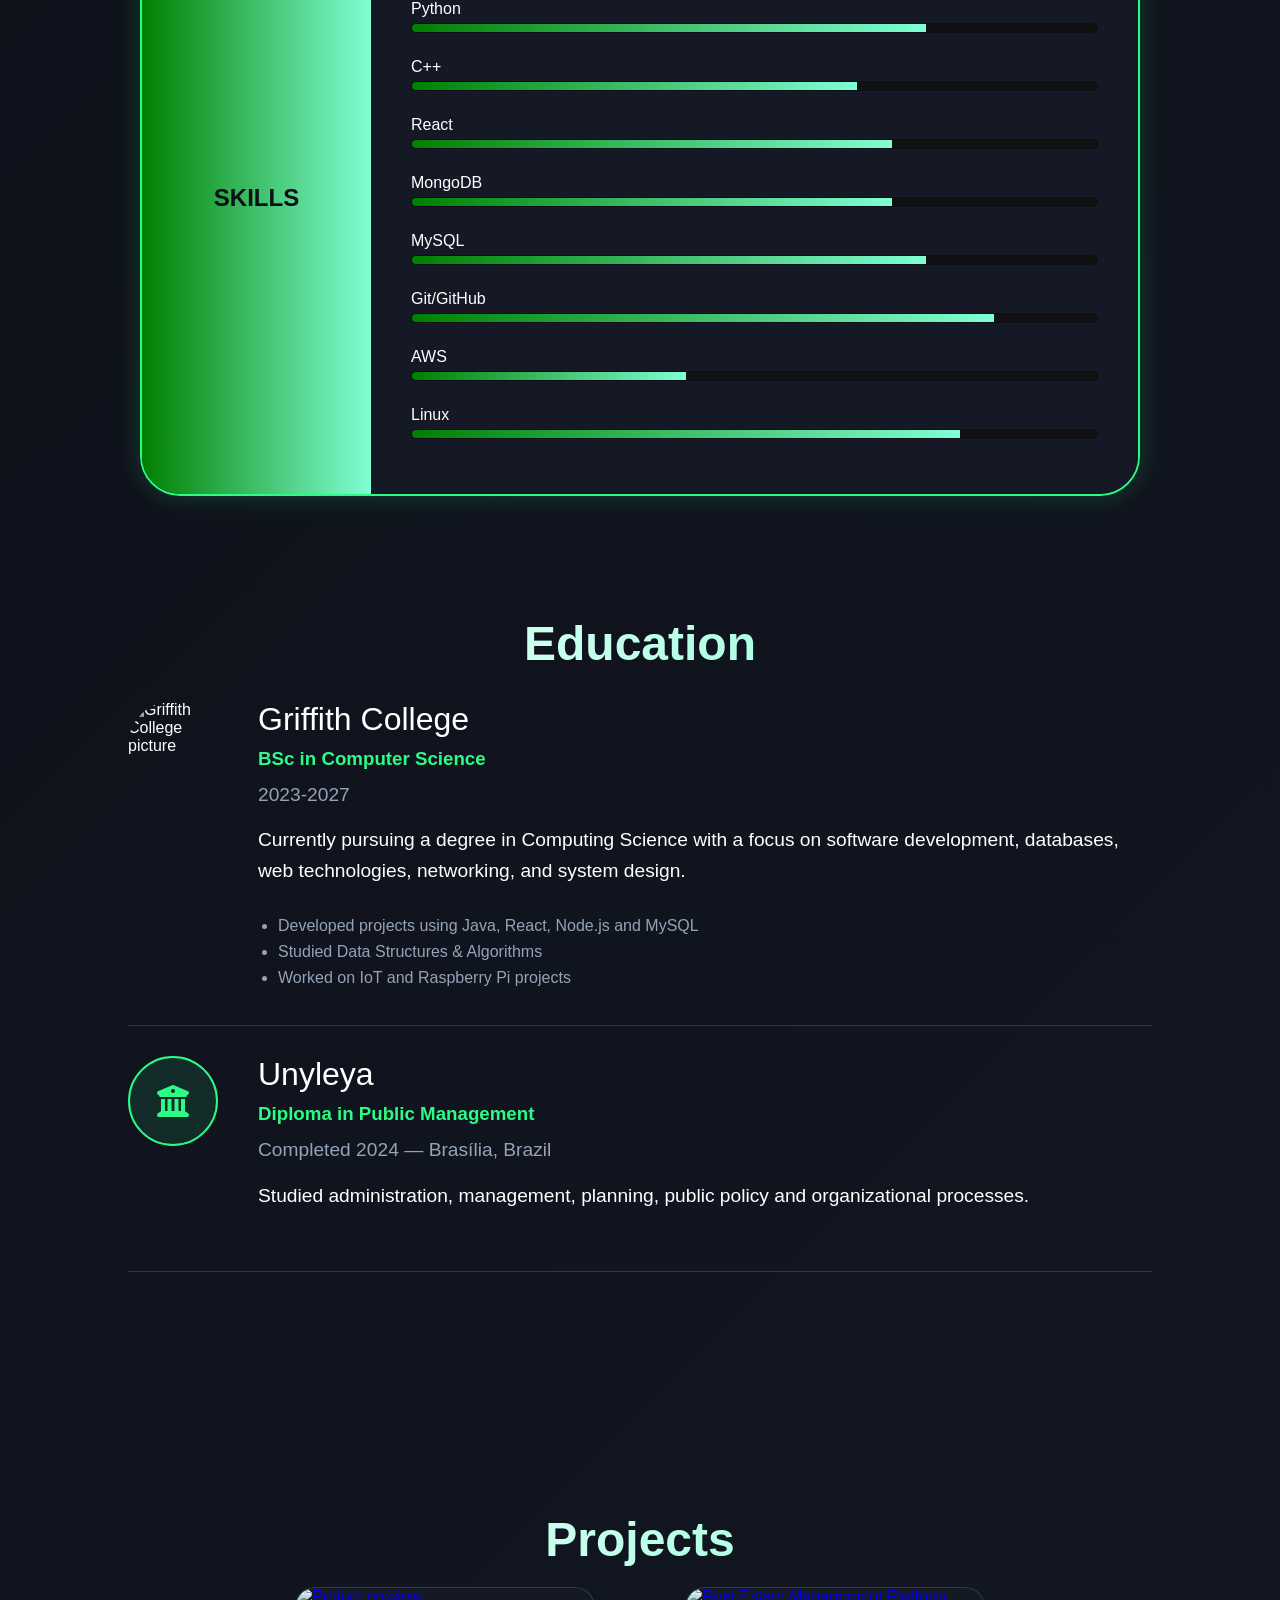
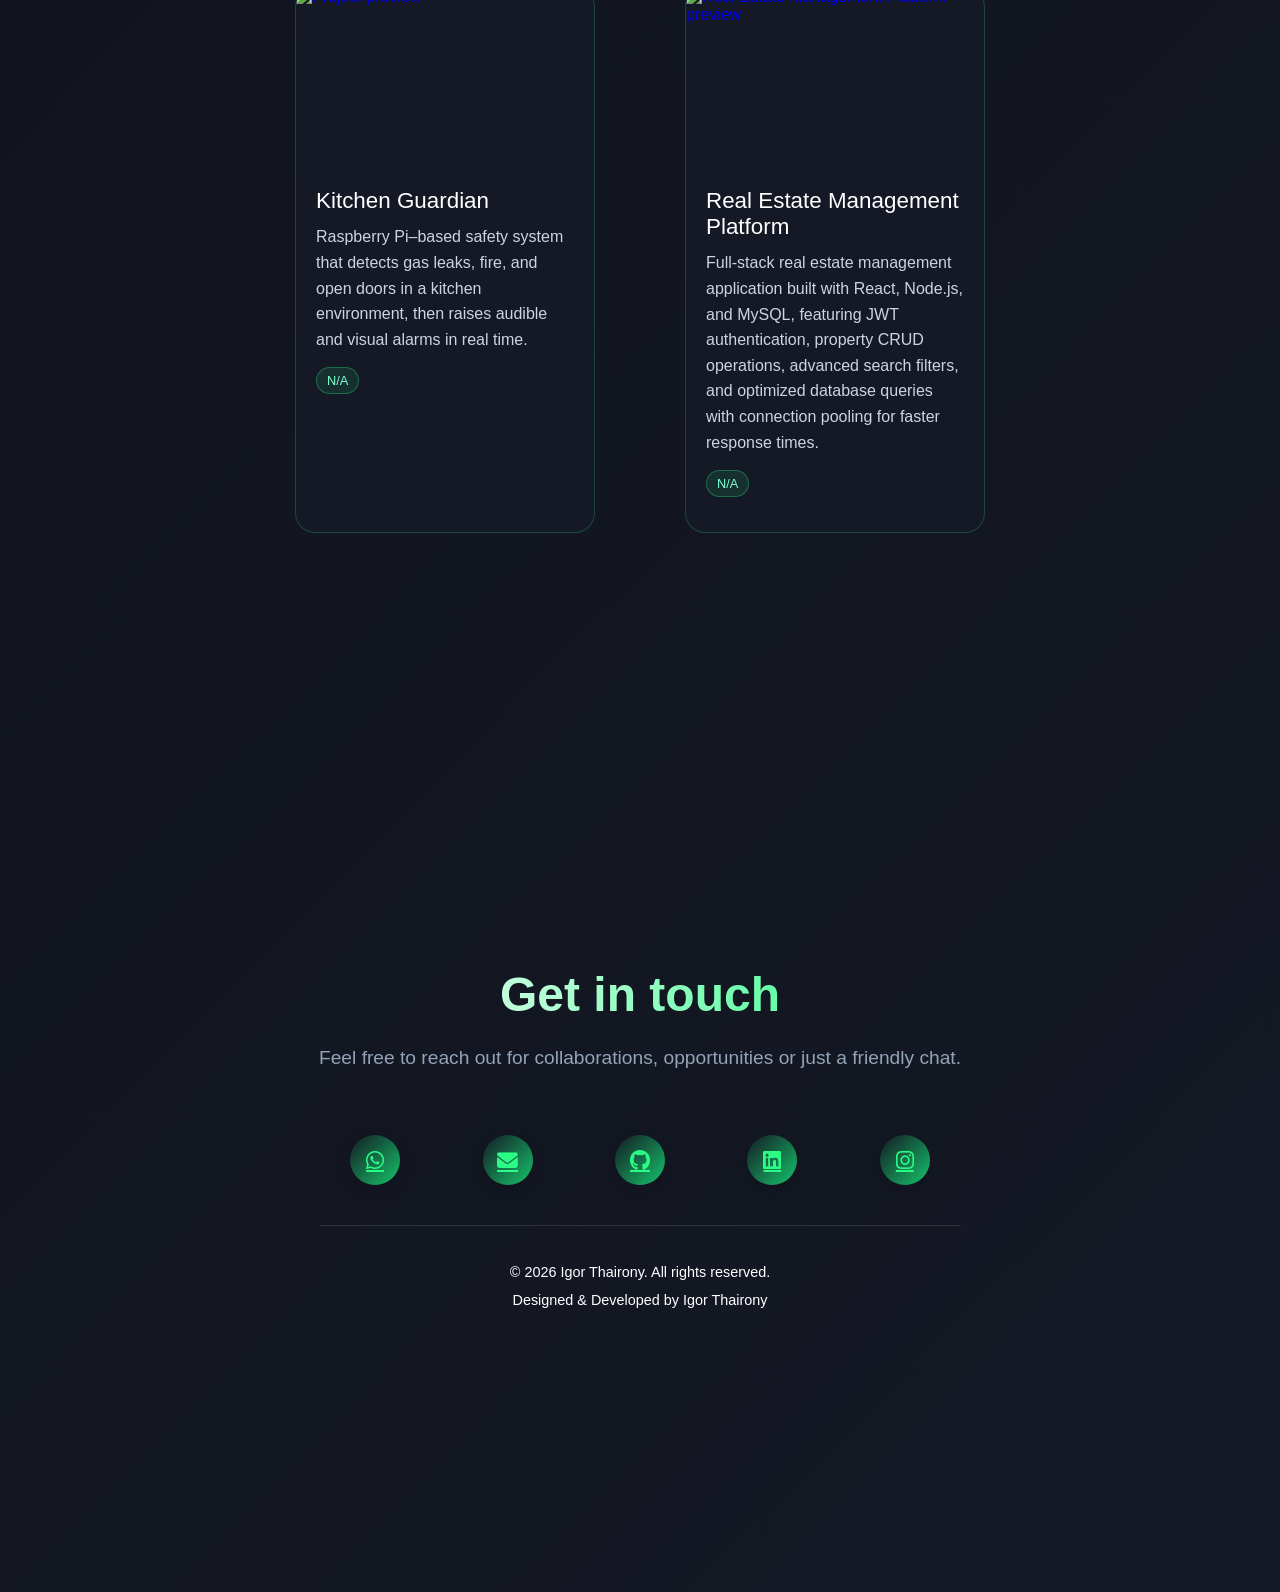
==== commit e9c4d0e7: "Trying to get up and running again after changes" ====
--- a/index.html
+++ b/index.html
@@ -7,7 +7,7 @@
         <!-- Linking to font-awesome for icons -->
         <link rel="stylesheet" href="https://cdnjs.cloudflare.com/ajax/libs/font-awesome/6.5.0/css/all.min.css" />
         <!-- Linking to the css file for styling -->
-        <link rel="stylesheet" href="/portfolioWebapp/Style/style.css"/>
+        <link rel="stylesheet" href="/Style/style.css"/>
     </head>
 
     <body>
@@ -224,7 +224,7 @@
                 </a>
 
                 <!-- Project Two -->
-                <a class="project-card" data-repo="Ithairony/RealEstateManagementPlatform" href="https://github.com/Ithairony" target="_blank">
+                <a class="project-card" data-repo="Ithairony/RealEstateManagementPlatform" href="https://github.com/Ithairony/motiProperties.git" target="_blank">
                     <div class="project-image">
                         <img src="/portfolioWebapp/Source/motiProperties.png" alt="Real Estate Management Platform preview">
                     </div>
--- a/Style/style.css
+++ b/Style/style.css
@@ -0,0 +1,1040 @@
+* {
+    margin : 0;
+    padding: 0;
+    box-sizing: border-box;
+    font-family:  'Segoe UI', Tahoma, Geneva, Verdana, sans-serif;
+}
+
+body {
+    background: linear-gradient(135deg , #0c0f17 0%, #151925 100%);
+    color: white;
+    min-height: 100vh;
+    overflow-x: hidden;
+}
+
+/* Header and Navbar */
+header {
+    position: fixed;
+    top: 0;
+    left: 0;
+    width: 100%;
+    padding: 20px 40px;
+    display: flex;
+    justify-content: space-between;
+    align-items: center;
+    z-index: 1000;
+    background: rgba(12,15,23,0.8);
+    backdrop-filter: blur(10px);
+    border-bottom: 1px solid black;
+}
+
+.logo {
+    display: flex;
+    align-items: center;
+    gap: 10px;
+    font-size: 1.5rem;
+    font-weight: 700;
+    color: #2afc85;
+    text-decoration: none;
+}
+
+.logo-icon {
+    color:aquamarine;
+    font-size: 1.8rem;
+}
+
+.logo-text {
+    background: linear-gradient(90deg, white, #2afc85);
+    -webkit-background-clip: text;
+    -webkit-text-fill-color: transparent;
+}
+
+nav ul {
+    display: flex;
+    list-style: none;
+    gap:30px;
+}
+
+nav a {
+    color: white;
+    text-decoration: none;
+    font-weight: 500;
+    transition: color 0.3s ease;
+    position:relative;
+    padding: 5px 0;
+}
+
+nav a:hover {
+    color: #2afc85;
+}
+
+nav a::after {
+    content: '';
+    position: absolute;
+    bottom: 0;
+    left: 0;
+    width: 0;
+    height: 2px;
+    background: #2afc85;
+    transition: width 0.3s ease;
+}
+
+nav a:hover:after {
+    width: 100%;
+}
+
+.menu-toggle {
+    display: none;
+    font-size: 1.5rem;
+    color: white;
+    cursor: pointer;
+
+}
+
+/* Hero Section */
+
+.hero {
+    max-width: 1200px;
+    width: 100%;
+    margin: 0 auto;
+    display: flex;
+    flex-direction: row;
+    align-items: center;
+    justify-content: space-between;
+    gap: 80px;
+    padding: 120px 40px 60px;
+    min-height: 100vh;
+
+}
+
+.content {
+    max-width: 600px;
+    opacity: 1;
+    transform: translateY(20px);
+    animation: fadeInUp 1s ease forwards 0.5s;
+}
+
+.hero h1 {
+    font-size: 3.5rem;
+    margin-bottom: 15px;
+    background: linear-gradient(90deg, white 0%, #2afc85 100%);
+    -webkit-background-clip: text;
+    -webkit-text-fill-color: transparent;
+    font-weight: 700;
+    text-shadow: 0 5px 15px rgba(46,252,139,0.3);
+}
+
+h2 {
+    font-size:  1.8rem;
+    margin-bottom: 25px;
+    color: white;
+    font-weight: 500;
+}
+
+p {
+    font-size: 1.2rem;
+    line-height: 1.6;
+    margin-bottom: 30px;
+    color: white;
+}
+
+.typing-text {
+    position: relative;
+    display: inline-block;
+    color:aquamarine;
+}
+
+.typing-text::after {
+    content: "|";
+    position: absolute;
+    right: -8px;
+    animation: blink 0.7s infinite;
+    color: aquamarine;
+}
+
+.cta-buttons {
+    display:flex;
+    gap: 20px;
+    margin-top: 40px;
+    flex-wrap: wrap;
+    opacity: 1;
+    transform: translateY(20px);
+    animation: fadeInUp 1s ease forwards 0.8s;
+}
+
+.btn {
+    padding: 15px 35px;
+    border-radius: 50px;
+    font-size: 1.1rem;
+    font-weight: 600;
+    text-decoration: none;
+    transition: all 0.3s ease;
+    display: flex;
+    align-items: center;
+    gap: 10px;
+    position: relative;
+    overflow: hidden;
+
+}
+
+.btn-primary {
+    width: 100%;
+    justify-content: center;
+    background: linear-gradient(90deg, green 0%, aquamarine 100%);
+    color: #0c0f17;
+    box-shadow: 0 5px 15px rgba(30, 215, 97, 0.4);
+}
+
+.btn-primary:hover {
+    transform: translateY(-3px);
+    box-shadow: 0 8px 20px rgba(30, 215, 97, 0.6);;
+}
+
+.btn-primary::before {
+    content:"";
+    position: absolute;
+    top: 0;
+    left: -100%;
+    width: 100%;
+    height: 100%;
+    background: linear-gradient(90deg, transparent, rgba(255, 255, 255, 0.4), transparent);
+    transition: 0.5s;
+}
+
+.btn-secondary {
+    justify-content: center;
+    width: 48%;
+    border: 2px solid #2afc85; 
+    color: #2afc85;
+}
+
+.btn-secondary:hover {
+    background-color: rgba(42, 252, 133, 0.1);
+    transform: translateY(-3px);
+}
+
+.social-icons {
+    display: flex;
+    justify-content: space-around ;
+    gap: 20px;
+    margin-top: 40px;
+    opacity: 1;
+    transform: translateY(20px);
+    animation: fadeInUp 1s ease forwards 1.1s;
+}
+
+.social-icons a {
+    width: 50px;
+    height: 50px;
+    border-radius: 50%;
+    display: flex;
+    align-items: center;
+    justify-content: center;
+    background: linear-gradient(135deg, #151925 0%, #15c46a 100%);
+    color:#2afc85;
+    font-size: 1.3rem;
+    transition: all 0.3s ease;
+    box-shadow: 0 5px 15px rgba(0, 0, 0, 0.2);
+    position: relative;
+    overflow: hidden;
+}
+
+.social-icons a:hover {
+    transform: translateY(-5px);
+    color: #151925;
+    box-shadow: 0 8px 20px rgba(30, 215, 97, 0.3);
+}
+
+.social-icons a::before {
+    content:"";
+    position: absolute;
+    top: 0;
+    left: 0;
+    width: 100%;
+    height: 100%;
+    background: linear-gradient(45deg, #1ed761, #2afc85, #15c46a);
+    opacity: 0;
+    transition: 0.3s;
+    z-index: -1;
+}
+
+.social-icons a:hover::before {
+    opacity: 1;
+}
+
+/* Education Section */
+.education-section {
+    width: 80%;
+    max-width: 1100px;
+    margin: 120px auto;
+}
+
+.education-item {
+    display: flex;
+    gap: 40px;
+    align-items: flex-start;
+    padding: 30px 0;
+}
+
+.education-logo-image {
+    width: 90px;
+    height: 90px;
+    min-width: 90px;
+    border-radius: 50%;
+    overflow: hidden;
+    display: flex;
+    align-items: center;
+    justify-content: center;
+}
+
+.education-logo-image img {
+    width: 100%;
+    height: 100%;
+    object-fit: cover;
+}
+
+.education-logo {
+    width: 90px;
+    height: 90px;
+    min-width: 90px;
+    border-radius: 50%;
+    background: rgba(42, 252, 133, 0.1);
+    border: 2px solid #2afc85;
+    display: flex;
+    align-items: center;
+    justify-content: center;
+    color: #2afc85;
+    font-size: 2rem;
+}
+
+
+.education-content h2 {
+    font-size: 2rem;
+    margin-bottom: 10px;
+}
+
+.education-content h3 {
+    color: #2afc85;
+    margin-bottom: 10px;
+}
+
+.education-date {
+    color: #94a3b8;
+    margin-bottom: 15px;
+}
+
+.education-content ul {
+    margin-top: 15px;
+    padding-left: 20px;
+}
+
+.education-content li {
+    margin-bottom: 8px;
+    color: #94a3b8;
+}
+
+.education-divider {
+    height: 1px;
+    background: rgba(255,255,255,0.15);
+}
+
+/* Profile Image Section */
+.profile-container {
+    position: relative; 
+    width: 300px;
+    height: 300px;
+}
+
+.profile-img {
+    width:240px;
+    height: 240px;
+    object-fit: cover;
+    border-radius: 50%;
+    position: absolute;
+    top: 50%;
+    left: 50%;
+    transform: translate(-50%, -50%);
+    z-index: 10;
+    box-shadow: 0 5px 30px rgba(0, 0, 0, 0.4);
+    border: 4px solid #0c0f17;
+    transition: all 0.5s ease;
+}
+
+.profile-img:hover {
+    transform: translate(-50%, -50%) scale(1.05);
+}
+
+/* Border rings */
+.border-outer {
+    position: absolute;
+    width: 300px;
+    height: 300px;
+    top: 50%;
+    left: 50%;
+    transform: translate(-50%, -50%) rotate(0deg);
+    border-radius: 50%;
+    background: conic-gradient(transparent, #2afc85, transparent, transparent);
+    z-index: 1;
+    animation: rotate 4s linear infinite
+}
+
+.border-middle {
+    position: absolute;
+    width: 270px;
+    height: 270px;
+    top: 50%;
+    left: 50%;
+    transform: translate(-50%, -50%) rotate(0deg);
+    border-radius: 50%;
+    background: conic-gradient(transparent, #15c46a, transparent, transparent);
+    z-index: 2;
+    animation: rotate-reverse 3s linear infinite;
+    filter: blur(3px)
+}
+
+.border-inner {
+    position: absolute;
+    width: 240px;
+    height: 240px;
+    top: 50%;
+    left: 50%;
+    transform: translate(-50%, -50%) rotate(0deg);
+    border-radius: 50%;
+    background: conic-gradient(transparent, #1ed761, transparent, transparent);
+    z-index: 3;
+    animation: rotate 2s linear infinite;
+    filter: blur(3px)
+}
+
+/*  Pulsing animation */
+
+.pulse-ring {
+    position: absolute;
+    width: 300px;
+    height: 300px;
+    top: 50%;
+    left: 50%;
+    transform: translate(-50%, -50%) scale(1);
+    border-radius: 50%;
+    border: 2px solid rgba(42, 252, 133, 0.3);
+    z-index: 0;
+    animation: pulse 3s ease-out infinite;
+}
+
+.pulse-ring:nth-child(2) {
+    animation-delay: 1s;
+}
+
+.pulse-ring:nth-child(3) {
+    animation-delay: 2s;
+}
+
+.border-container {
+    position: absolute;
+    width: 300px;
+    height: 300px;
+    top: 50%;
+    left: 50%;
+    transform: translate(-50%, -50%);
+    border-radius: 50%;
+    z-index: 4;
+}
+
+.border-container::after {
+    content: "";
+    position: absolute;
+    width: 260px;
+    height: 260px;
+    background: linear-gradient(135deg, #151925 0%, #1a1f2e 100%);
+    border-radius: 50%;
+    top: 50%;
+    left: 50%;
+    transform: translate(-50%, -50%);
+    z-index: 5;
+}
+
+/* Projects cards styling  */
+.projects-section {
+    padding: 120px 10%;
+    min-height: 100vh;
+}
+
+.section-title {
+    font-size: 3rem;
+    margin: 0px;
+    text-align: center;
+    background: linear-gradient(90deg, white, aquamarine);
+    -webkit-background-clip: text;
+    -webkit-text-fill-color: transparent;
+}
+
+/* GRID */
+.projects-grid {
+    display: flex;
+    justify-content: center;
+    flex-wrap: wrap;
+    gap: 50px;
+}
+
+/* CARD */
+.project-card {
+    display: block;
+    text-decoration: none;
+    background: #151925;
+    margin: 20px;
+    width: 300px;
+    border: 1px solid rgba(42, 252, 133, 0.2);
+    border-radius: 20px;
+    overflow: hidden;
+    transition: transform 0.3s ease, box-shadow 0.3s ease;
+}
+
+.project-card:hover {
+    transform: translateY(-8px);
+    box-shadow: 0 10px 30px rgba(42, 252, 133, 0.2);
+}
+
+/* IMAGE */
+.project-image img {
+    width: 100%;
+    height: 180px;
+    object-fit: cover;
+    display: block;
+}
+
+/* CONTENT */
+.project-content {
+    padding: 20px;
+}
+
+.project-content h2 {
+    font-size: 1.4rem;
+    margin-bottom: 10px;
+}
+
+.project-content p {
+    font-size: 1rem;
+    color: #cbd5e1;
+    margin-bottom: 15px;
+}
+
+/* TAGS */
+.project-tags {
+    display: flex;
+    flex-wrap: wrap;
+    gap: 8px;
+    margin-bottom: 15px;
+}
+
+.project-tags span {
+    font-size: 0.8rem;
+    padding: 5px 10px;
+    border-radius: 999px;
+    background: rgba(42, 252, 133, 0.1);
+    border: 1px solid rgba(42, 252, 133, 0.3);
+    color: aquamarine;
+}
+
+/* LINKS */
+.project-links {
+    display: flex;
+    gap: 15px;
+}
+
+.project-links a {
+    text-decoration: none;
+    color: aquamarine;
+    font-weight: 500;
+    transition: 0.3s;
+}
+
+.project-links a:hover {
+    text-shadow: 0 0 8px aquamarine;
+}
+
+/* Back to top buttom  */
+
+.back-to-top {
+    position: fixed;
+    bottom: 30px;
+    right: 30px;
+    width: 50px;
+    height: 50px;
+    border-radius: 50%;
+    background: linear-gradient(90deg, green, aquamarine);
+    color: #0c0f17;
+    border: none;
+    cursor: pointer;
+    display: flex;
+    align-items: center;
+    justify-content: center;
+    font-size: 1.2rem;
+    box-shadow: 0 5px 20px rgba(42, 252, 133, 0.3);
+    opacity: 0;
+    visibility: hidden;
+    transform: translateY(20px);
+    transition: all 0.3s ease;
+    z-index: 1000;
+}
+
+.back-to-top:hover {
+    transform: translateY(-5px) scale(1.05);
+    box-shadow: 0 8px 25px rgba(42, 252, 133, 0.5);
+}
+
+.back-to-top.show {
+    opacity: 1;
+    visibility: visible;
+    transform: translateY(0);
+}
+
+/* Footer styling */
+
+.footer-bottom {
+    margin-top: 60px;
+    padding-top: 30px;
+    border-top: 1px solid rgba(255,255,255,0.1);
+
+    text-align: center;
+    color: #64748b;
+}
+
+.footer-bottom p {
+    margin: 5px 0;
+    font-size: 0.9rem;
+}
+
+.contact-section {
+    padding: 80px 10%;
+    min-height: 100vh;
+    display: flex;
+    align-items: center;
+}
+
+.contact-container {
+    width: 100%;
+    display: flex;
+    justify-content: space-between;
+    align-items: center;
+    gap: 60px;
+}
+
+.contact-content {
+    max-width: 800px;
+    margin: 0 auto;
+    text-align: center;
+}
+
+.contact-title {
+    font-size: 3rem;
+    margin-bottom: 20px;
+    background: linear-gradient(90deg, white, #2afc85);
+    -webkit-background-clip: text;
+    -webkit-text-fill-color: transparent;
+}
+
+.contact-subtitle {
+    color: #94a3b8;
+    line-height: 1.7;
+    margin-bottom: 30px;
+}
+
+/* CONTACT LINKS */
+.contact-detail,
+.contact-detail-email {
+    color: #2afc85;
+    text-decoration: none;
+    font-size: 1.1rem;
+    transition: 0.3s ease;
+}
+
+.contact-detail:hover,
+.contact-detail-email:hover {
+    text-shadow: 0 0 10px #2afc85;
+}
+
+
+/* RESPONSIVE */
+@media (max-width: 768px) {
+
+    .contact-container {
+        flex-direction: column-reverse;
+        text-align: center;
+    }
+
+    .contact-subtitle {
+        margin: 0 auto 30px;
+    }
+
+    .social-icons {
+        justify-content: center;
+    }
+}
+
+
+/* Styling the about page */
+
+.about-card {
+    display:flex;
+    flex-direction: row;
+    width: 80%;
+    max-width: 1000px;
+    margin: 120px auto;
+    border-radius: 40px;
+    overflow: hidden;
+    border: 2px solid #2afc85;
+    box-shadow: 0 0 25px rgba(42, 252, 133, 0.2);
+}
+
+.info-card {
+    display:flex;
+    width: 80%;
+    max-width: 1000px;
+    margin: 120px auto;
+    border-radius: 40px;
+    overflow: hidden;
+    border: 2px solid #2afc85;
+    box-shadow: 0 0 25px rgba(42, 252, 133, 0.2);
+}
+
+/* LEFT SIDE */
+.left-panel {
+    flex: 1;
+    background: linear-gradient(90deg, green 0%, aquamarine 100%);
+    color: #0c0f17;
+    display: flex;
+    align-items: center;
+    justify-content: center;
+    animation: slideInLeft 1s ease;
+}
+
+
+/* RIGHT SIDE */
+.right-panel {
+    text-align: justify;
+    flex: 3;
+    background:#151925;
+    color:linear-gradient(90deg, green 0%, aquamarine 100%);;
+    padding: 40px;
+    display: flex;
+    flex-direction: column;
+    gap: 10px;
+    animation: fadeIn 1.2s ease;
+}
+
+.skill {
+    margin-bottom: 15px;
+}
+
+.skill span {
+    display: block;
+    margin-bottom: 5px;
+}
+
+.bar {
+    width: 100%;
+    height: 10px;
+    background: #111;
+    border-radius: 10px;
+    overflow: hidden;
+    border: 1px solid #0c0f17;
+}
+
+.fill {
+    height: 100%;
+    width: 0;
+    background: linear-gradient(90deg, green 0%, aquamarine 100%);;
+    animation: loadBar 2s ease forwards;
+}
+
+/* different skill levels */
+.java { width: 85%; }
+.python { width: 75%; }
+.cpp { width: 65%; }
+.mongodb { width: 70%; }
+.react { width: 70%; }
+.sql { width: 75%; }
+.git { width: 85%; }
+.aws { width: 40%; }
+.linux { width: 80%; }
+
+
+/* ANIMATIONS */
+
+    @keyframes rotate {
+        0% {
+            transform: translate(-50%, -50%) rotate(0deg);
+        }
+        100% {
+            transform: translate(-50%, -50%) rotate(360deg);
+        }
+    }
+
+    @keyframes rotate-reverse {
+        0% {
+            transform: translate(-50%, -50%) rotate(0deg);
+        }
+        100% {
+            transform: translate(-50%, -50%) rotate(-360deg);
+        }
+    }
+    
+    @keyframes pulse {
+        0% {
+            transform: translate(-50%, -50%) scale(1);
+            opacity: 1;
+        }
+        100% {
+            transform: translate(-50%, -50%) scale(1.3);
+            opacity: 0;
+        }
+    }
+
+    @keyframes slideInLeft {
+        from {
+            opacity: 0;
+            transform: translateX(-40px);
+        }
+        to {
+            opacity: 1;
+            transform: translateX(0);
+        }
+    }
+ 
+    @keyframes fadeIn {
+        from {
+            opacity: 0;
+        }
+        to {
+            opacity: 1;
+        }
+    }
+
+
+    @keyframes blink {
+        0%, 100% {
+            opacity: 1;
+        }
+        50% {
+            opacity: 0;
+        }
+        
+    }
+    
+    @keyframes loadBar {
+    from { width: 0; }
+    to { }
+    }
+
+    /* FOOTER FLOATING EFFECT */
+    @keyframes float {
+        0% {
+            transform: translateY(0px);
+        }
+
+        50% {
+            transform: translateY(-15px);
+        }
+
+        100% {
+            transform: translateY(0px);
+        }
+    }
+
+/* MAKING IT RESPONSIVE */
+
+@media (max-width: 992px) {
+    .hero {
+        flex-direction: column-reverse;
+        justify-content: center;
+        text-align: center;
+        gap: 60px;
+        padding: 100px 20px 40px;
+    }
+    
+    .cta-buttons {
+        justify-content: center;
+    }
+
+    .social-icons {
+        justify-content: center;
+    }
+}
+
+@media (max-width: 768px) {
+
+    .about-card,
+    .info-card {
+        flex-direction: column;
+        width: 90%;
+    }
+
+    .left-panel {
+        padding: 30px 0;
+        min-height: 80px;
+    }
+
+    .right-panel {
+        padding: 30px 25px;
+    }
+    
+    .hero {
+        gap: 40px;
+    }
+
+    header {
+        padding: 15px 20px;
+    }
+
+    nav ul {
+        position: fixed;
+        top: 70px;
+        left: -100%;
+        width: 100%;
+        height: calc(100vh - 70px);
+        background: rgba(12,15,23,0.95);
+        flex-direction: column;
+        align-items: center;
+        justify-content: flex-start;
+        padding-top: 50px;
+        transition: left 0.3s ease;
+    }
+
+    nav ul.active {
+        left: 0;
+    }
+
+    nav a {
+        font-size: 1.2rem;
+        padding: 15px 0;
+    }
+
+    .menu-toggle {
+        display: block  ;
+    }
+
+    h1 {
+        font-size: 2.5rem;
+    }
+
+    h2 {
+        font-size: 1.5rem;
+    }
+
+    p {
+        font-size: 1.1rem;
+    }
+    
+    .btn {
+        padding: 12px 25px;
+        font-size: 1rem;
+    }
+
+    .profile-container {
+        width: 250px;
+        height: 250px;
+    }
+
+    .profile-img {
+        width: 200px;
+        height: 200px;
+    }
+
+    .border-outer {
+        width: 250px;
+        height: 250px;
+    }
+
+    .border-middle {
+        width: 225px;
+        height: 225px;
+    }
+
+    .border-inner {
+        width: 200px;
+        height: 200px;
+    }
+
+    .border-container::after {
+        width: 215px;
+        height: 215px;
+    }
+
+    .pulse-ring {
+        width: 250px;
+        height: 250px;
+    }
+
+    .contact-container {
+        flex-direction: column-reverse;
+        text-align: center;
+    }
+
+    .contact-subtitle {
+        margin: 0 auto 30px;
+    }
+
+    .social-icons {
+        justify-content: center;
+    }
+
+    .btn-secondary {
+        width: 100%;
+    }
+
+}
+
+@media (max-width: 480px) {
+    .hero {
+        gap: 40px;
+    }
+
+    h1 {
+        font-size: 2rem;
+    }
+
+    h2 {
+        font-size: 1.2rem;
+    }
+
+    .cta-buttons {
+        flex-direction: column;
+        align-items: center;
+    }
+
+    .profile-container {
+        width: 200px;
+        height: 200px;
+    }
+
+    .profile-img {
+        width: 160px;
+        height: 160px;
+    }
+
+    .border-outer {
+        width: 200px;
+        height: 200px;
+    }
+
+    .border-middle {
+        width: 180px;
+        height: 180px;
+    }
+
+    .border-inner {
+        width: 160px;
+        height: 160px;
+    }
+
+    .border-container::after {
+        width: 170px;
+        height: 170px;
+    }
+
+    .pulse-ring {
+        width: 200px;
+        height: 200px;
+    }
+
+}
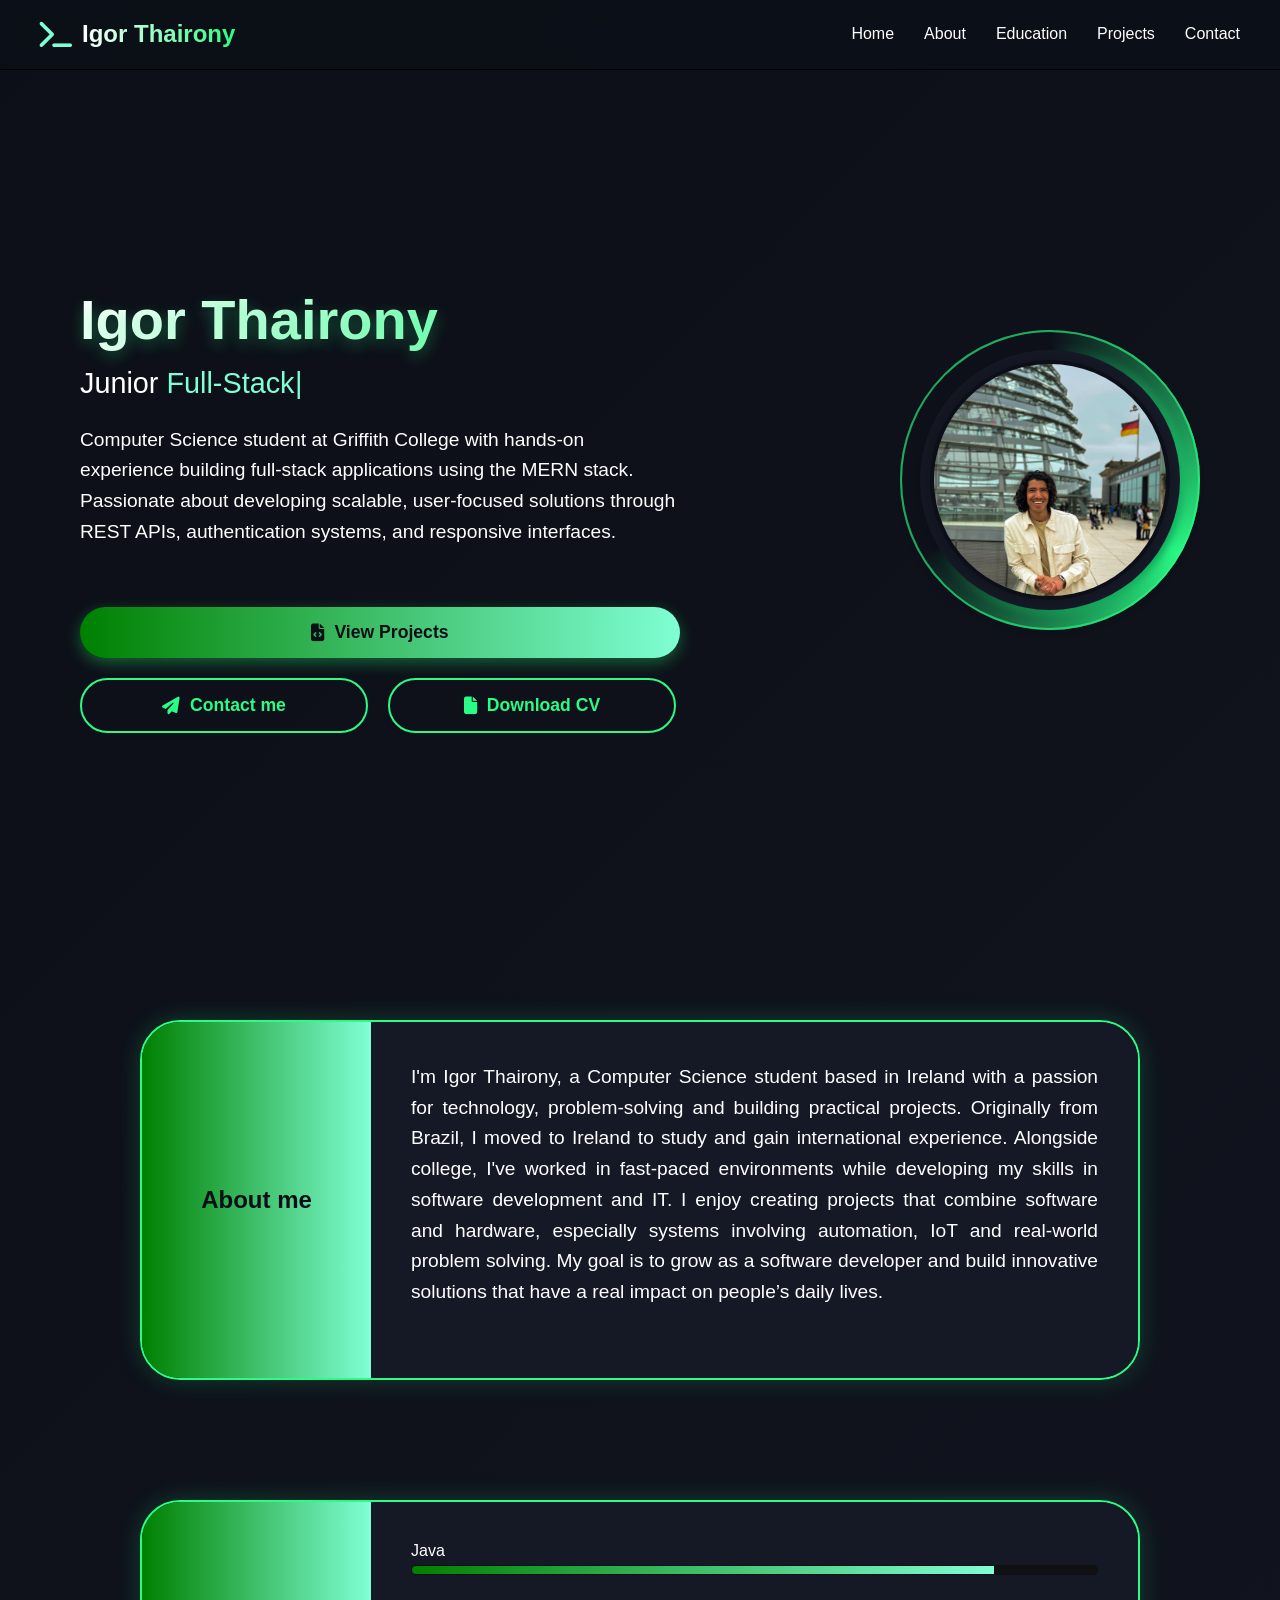
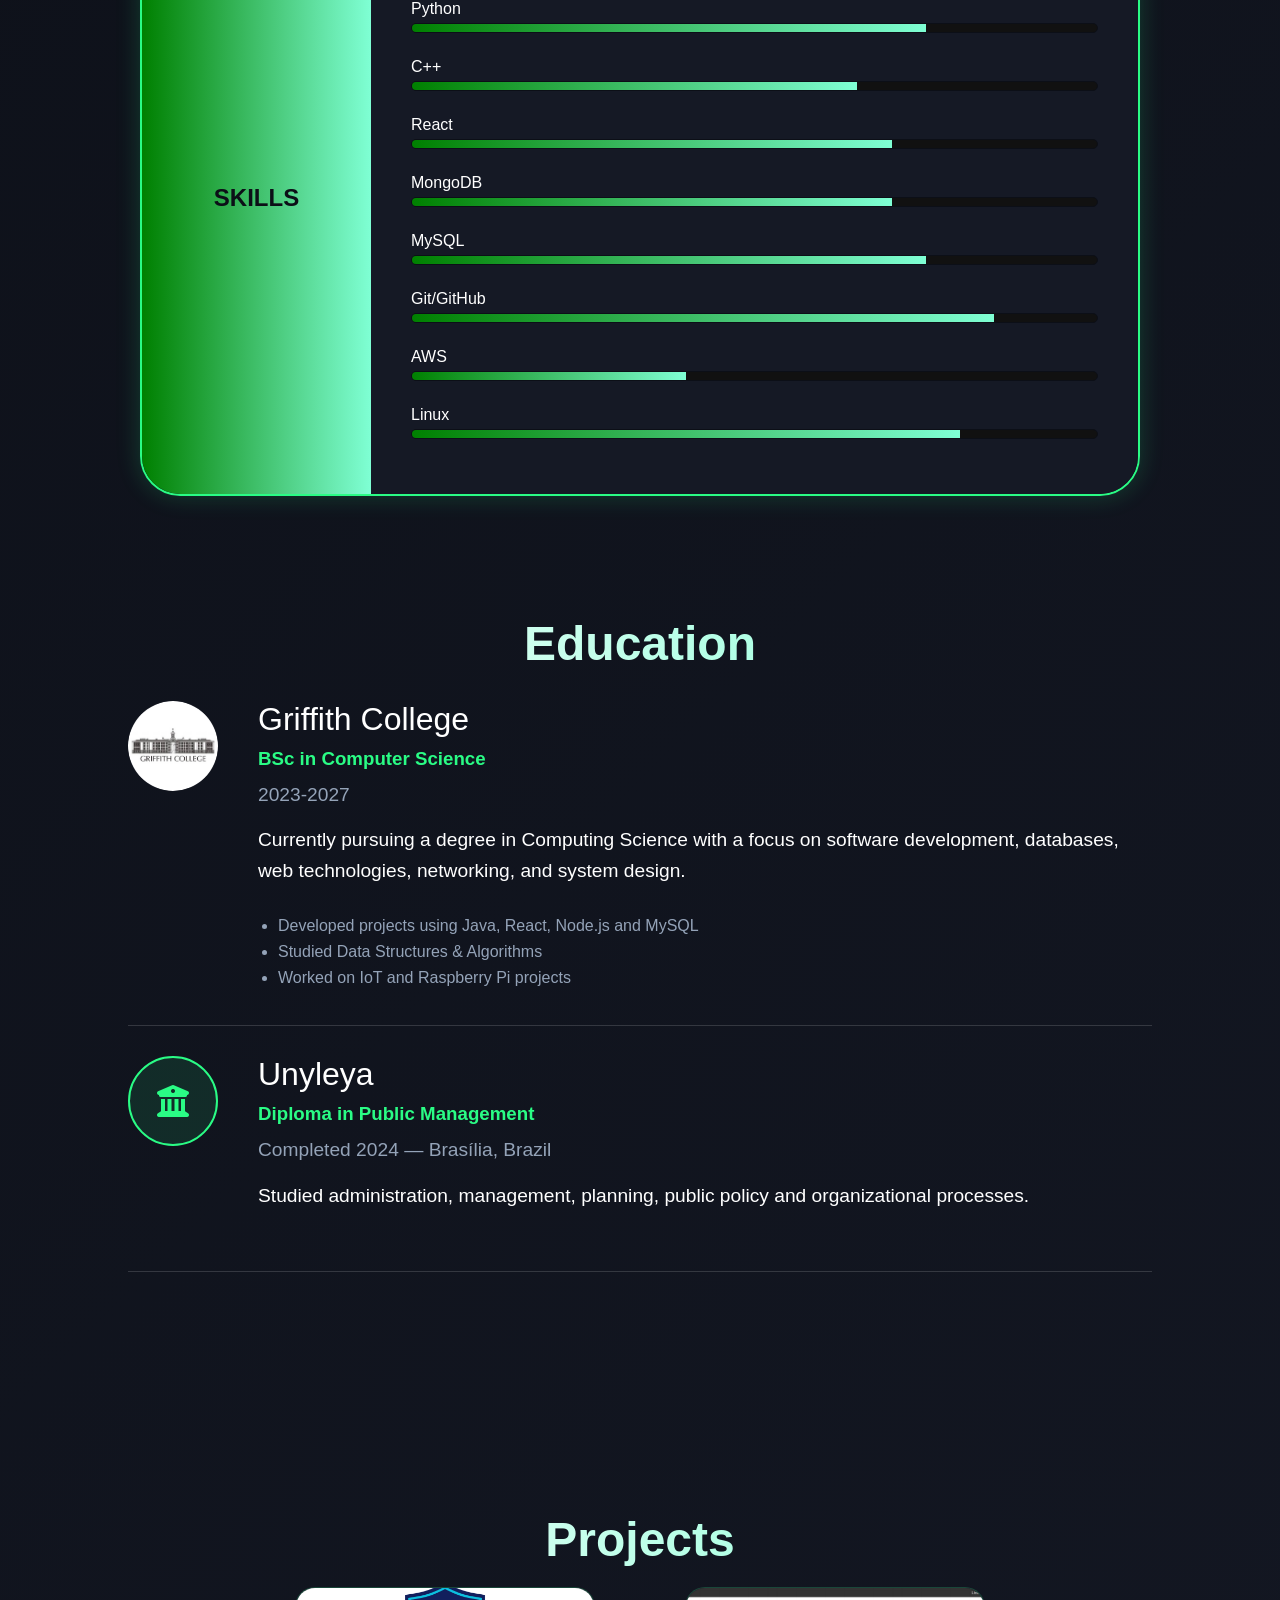
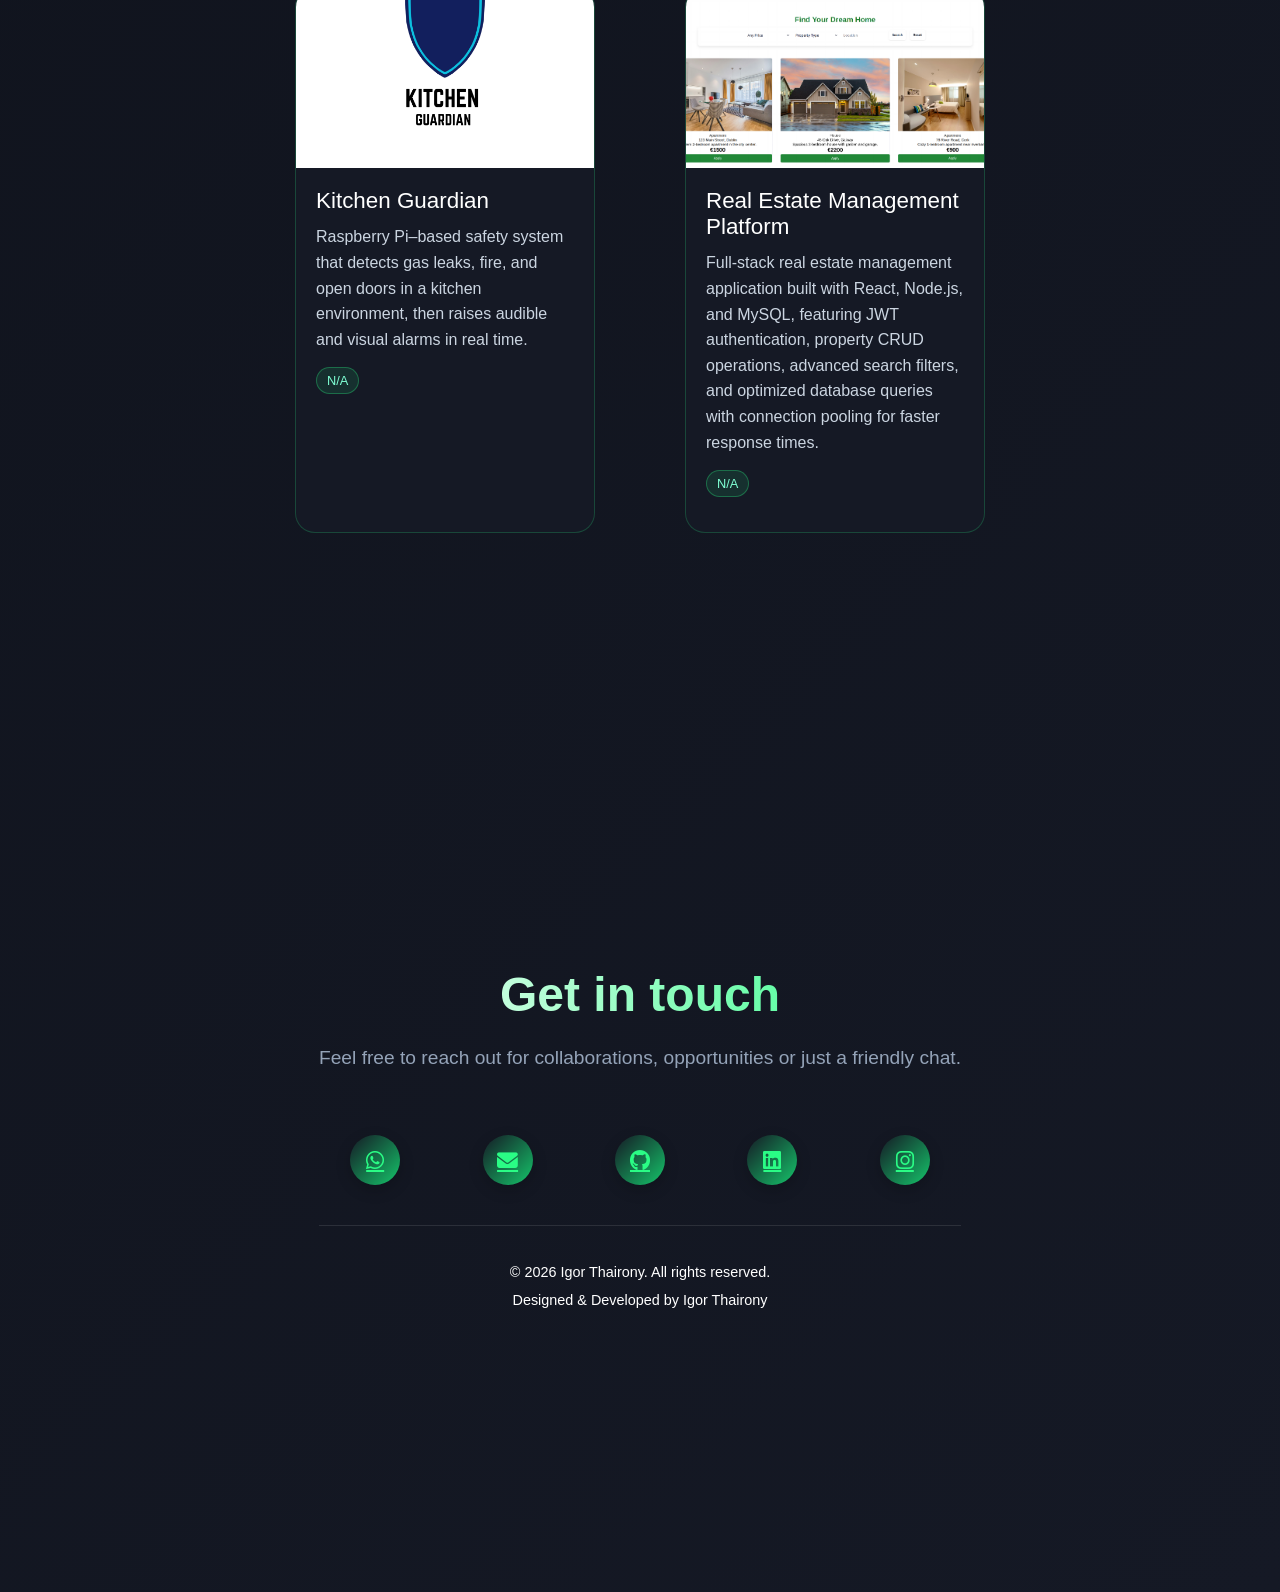
==== commit a1ed1990: "Fixiing paths because render would not find source" ====
--- a/index.html
+++ b/index.html
@@ -30,7 +30,7 @@
                 </div>
                 <!-- Menu toggle bar options -->
                 <ul>
-                    <li><a href="/portfolioWebapp/index.html">Home</a></li>
+                    <li><a href="/index.html">Home</a></li>
                     <li><a href="#about">About</a></li>
                     <li><a href="#education">Education</a></li>
                     <li><a href="#projects">Projects</a></li>
@@ -53,7 +53,7 @@
                 <div class="cta-buttons">
                     <a href="#projects" class="btn btn-primary"><i class="fa-solid fa-file-code"></i>View Projects</a>
                     <a href="#contact" class="btn btn-secondary"><i class="fa-solid fa-paper-plane"></i>Contact me</a>
-                     <a href="/portfolioWebapp/Source/CV_Igor_Thairony_2026.pdf" class="btn btn-secondary" download="Igor_Thairony_CV.pdf"><i class="fa-solid fa-file"></i>Download CV</a>
+                     <a href="/Source/CV_Igor_Thairony_2026.pdf" class="btn btn-secondary" download="Igor_Thairony_CV.pdf"><i class="fa-solid fa-file"></i>Download CV</a>
                 </div>
 
             </div>
@@ -66,7 +66,7 @@
                 <div class="pulse-ring"></div>
                 <div class="pulse-ring"></div>
                 <div class="pulse-ring"></div>
-                <img src="/portfolioWebapp/Source/profilePicture.jpeg" alt="Profile picure" class="profile-img">
+                <img src="/Source/profilePicture.jpeg" alt="Profile picure" class="profile-img">
             </div>
 
         </section>
@@ -155,7 +155,7 @@
             <div class="education-item">
             
                 <div class="education-logo-image">
-                    <img src="/portfolioWebapp/Source/griffithLogo.png" alt="Griffith College picture">
+                    <img src="/Source/griffithLogo.png" alt="Griffith College picture">
                 </div>
 
                 <div class="education-content">
@@ -211,7 +211,7 @@
                 <!-- Project One -->
                 <a class="project-card" data-repo="Ithairony/kitchenGuardian" href="https://github.com/Ithairony/kitchenGuardian" target="_blank">
                     <div class="project-image">
-                        <img src="/portfolioWebapp/Source/kitchenGuardianLogo.png" alt="Project preview">
+                        <img src="/Source/kitchenGuardianLogo.png" alt="Project preview">
                     </div>
                     <div class="project-content">
                         <h2>Kitchen Guardian</h2>
@@ -226,7 +226,7 @@
                 <!-- Project Two -->
                 <a class="project-card" data-repo="Ithairony/RealEstateManagementPlatform" href="https://github.com/Ithairony/motiProperties.git" target="_blank">
                     <div class="project-image">
-                        <img src="/portfolioWebapp/Source/motiProperties.png" alt="Real Estate Management Platform preview">
+                        <img src="/Source/motiProperties.png" alt="Real Estate Management Platform preview">
                     </div>
                     <div class="project-content">
                         <h2>Real Estate Management Platform</h2>
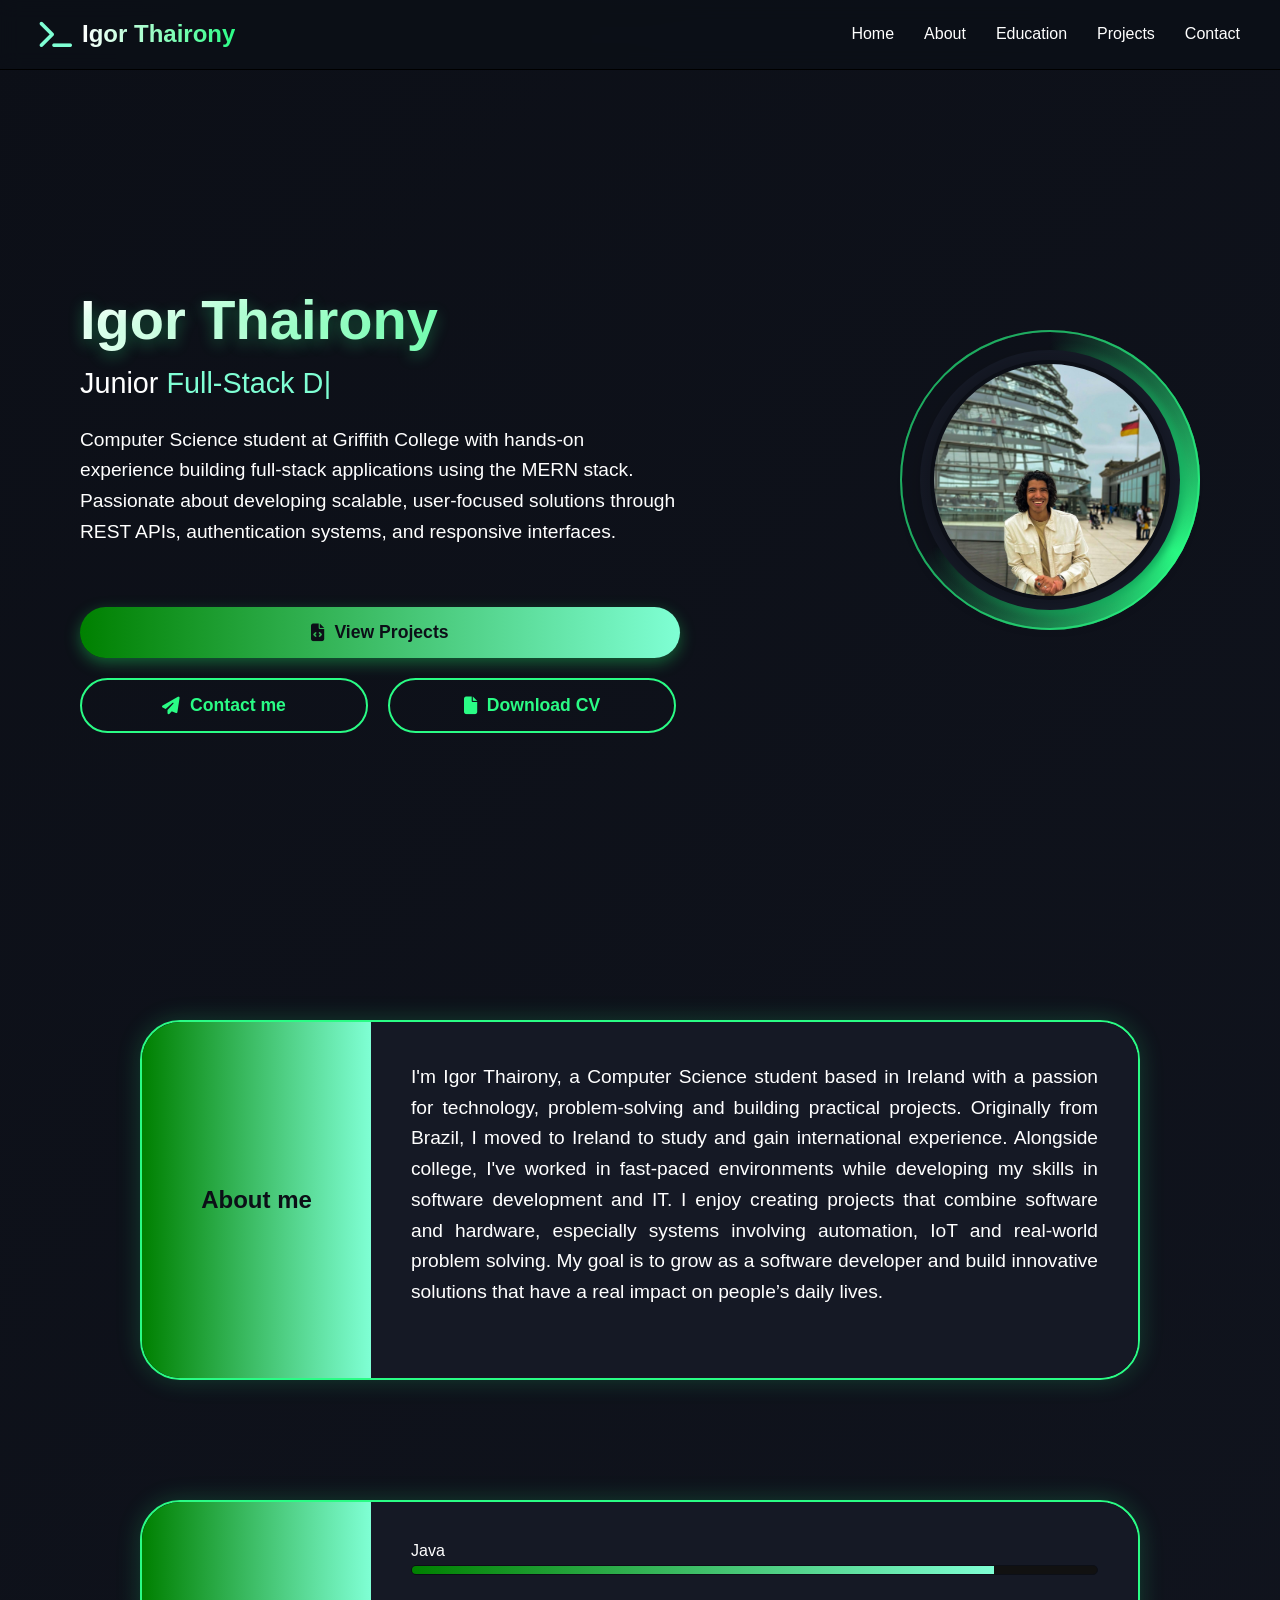
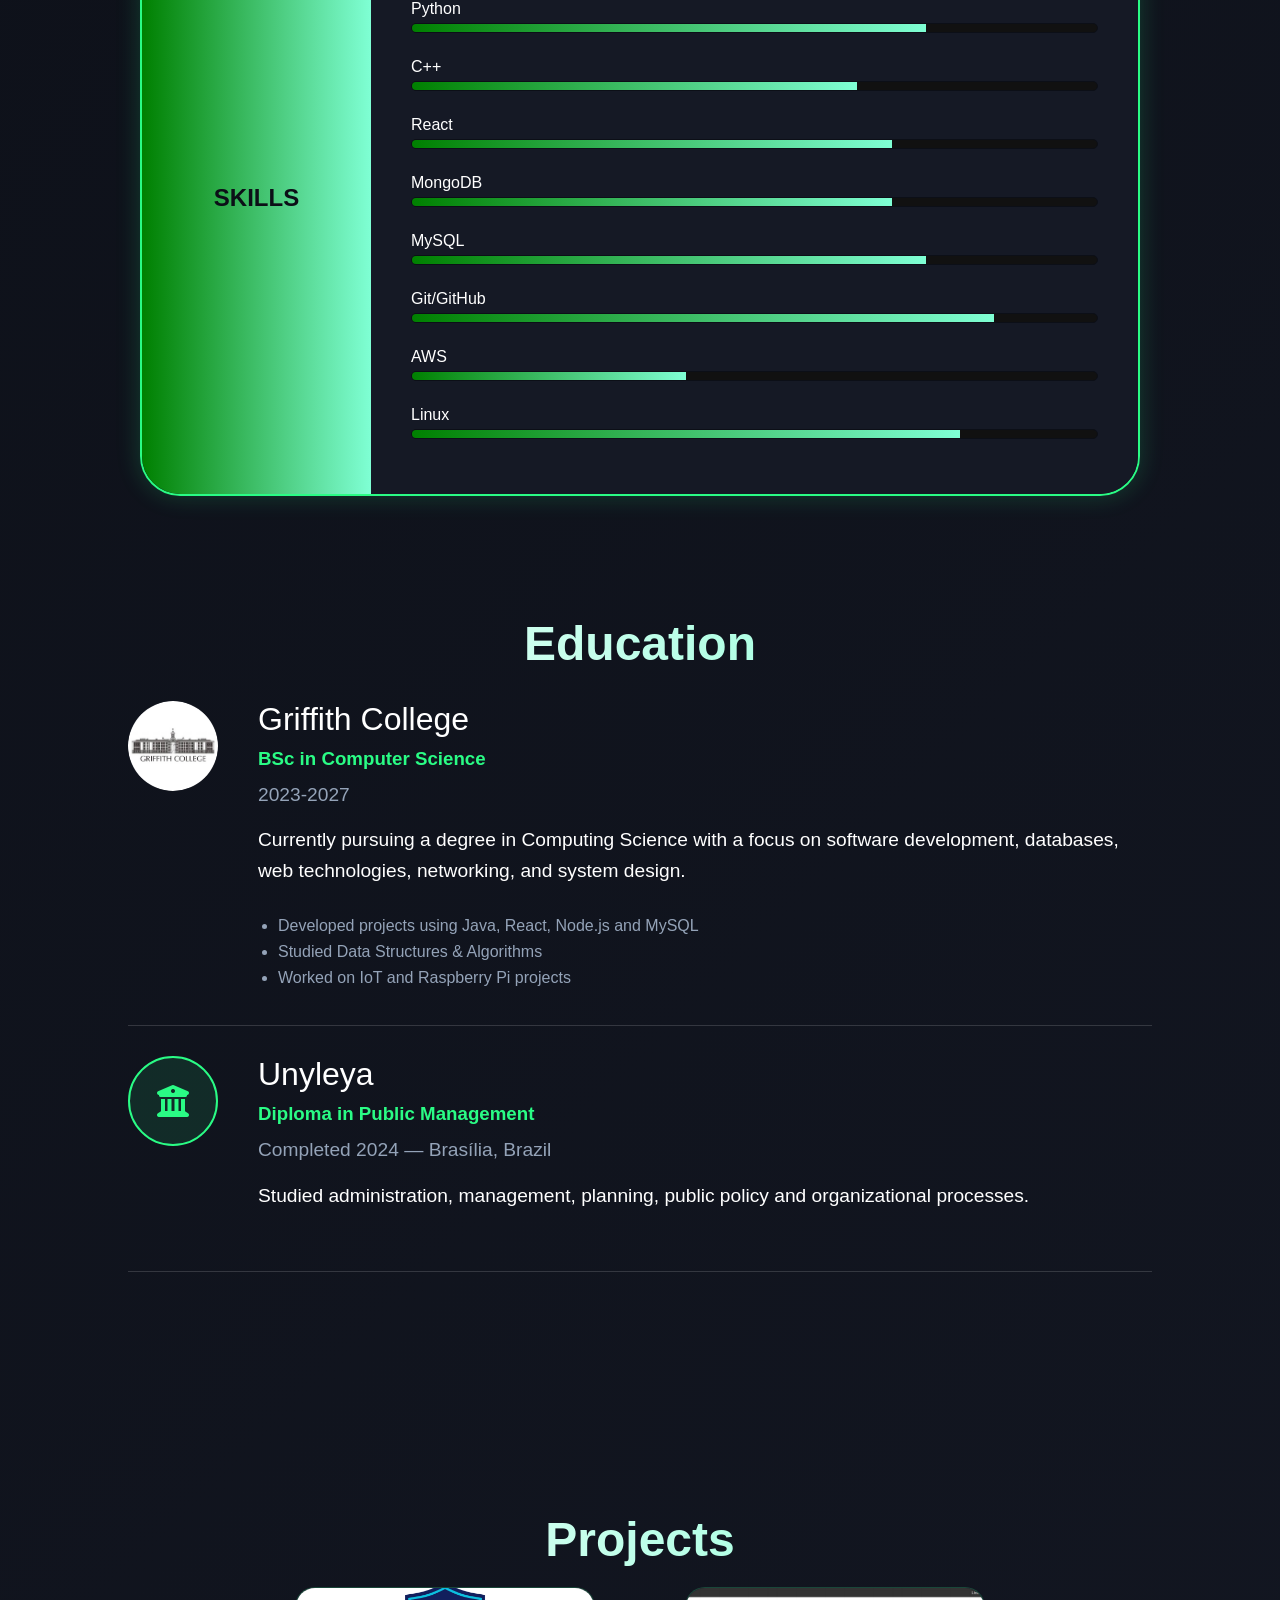
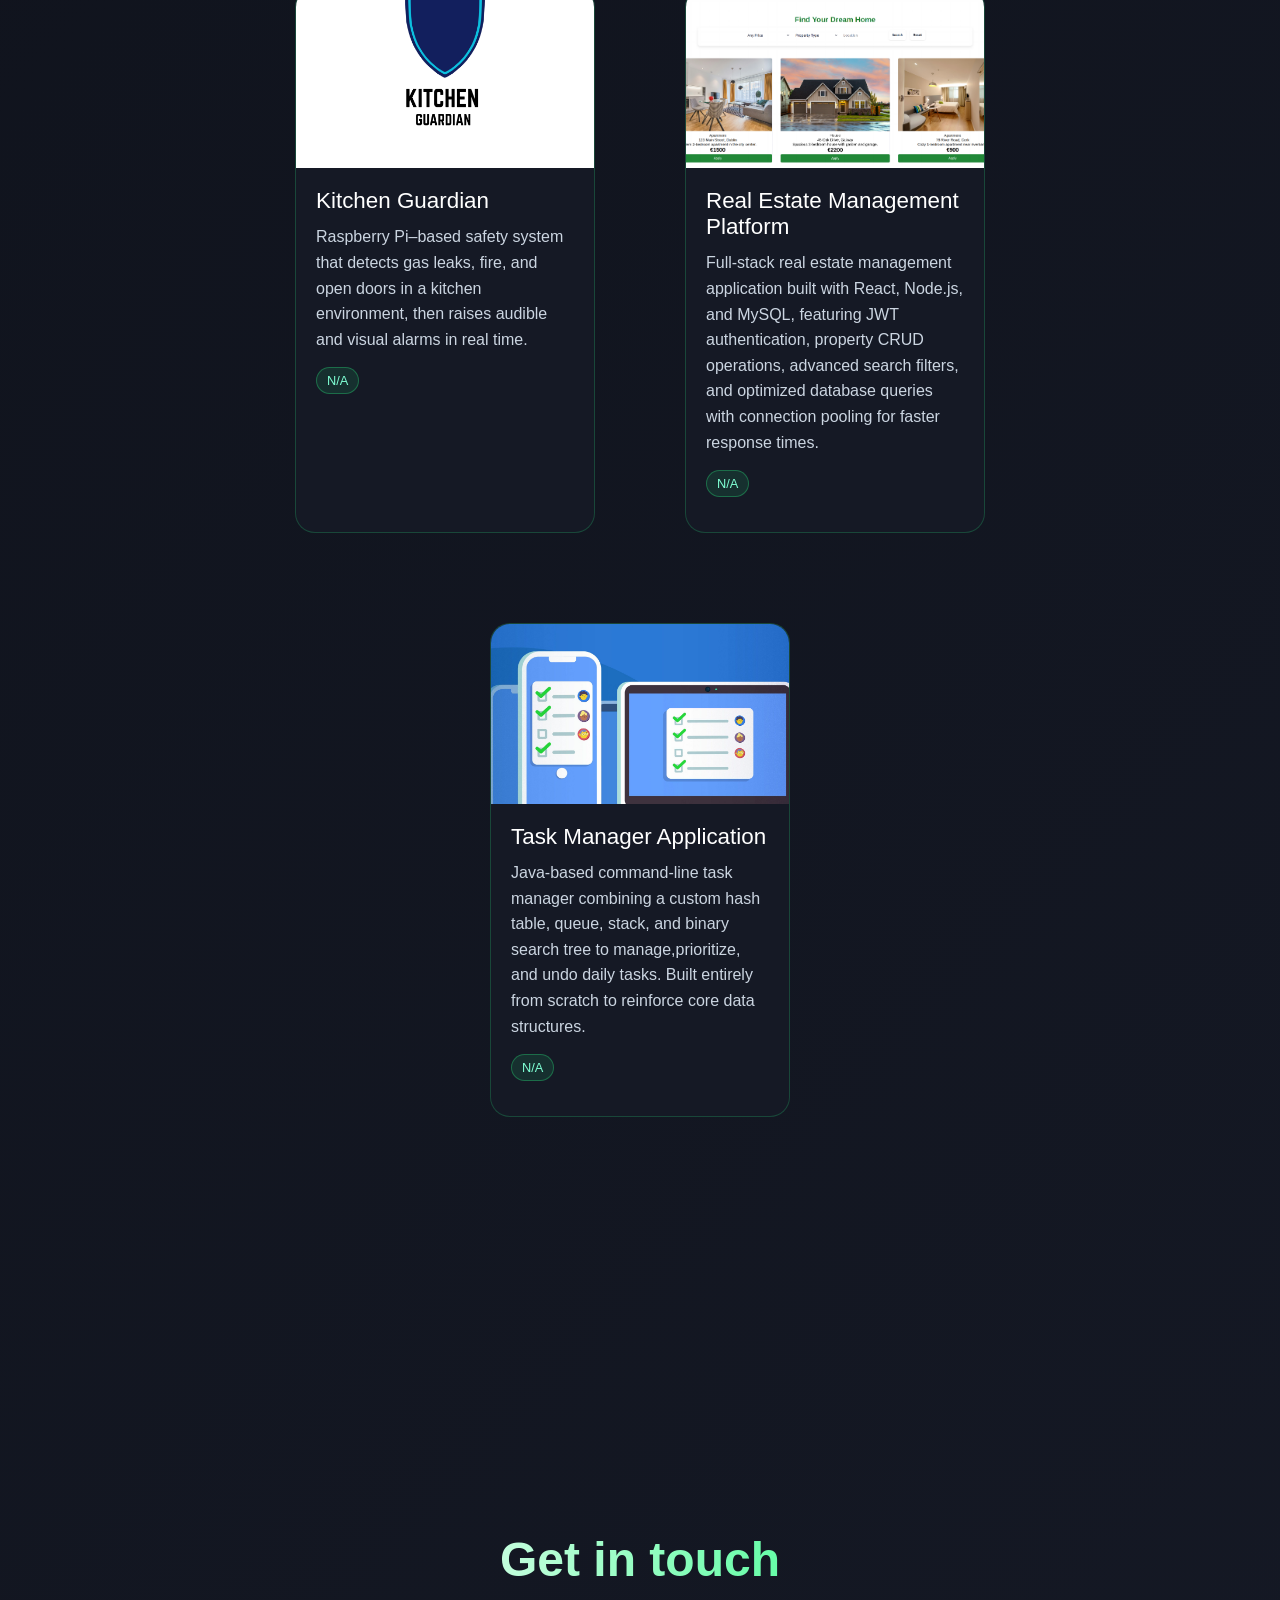
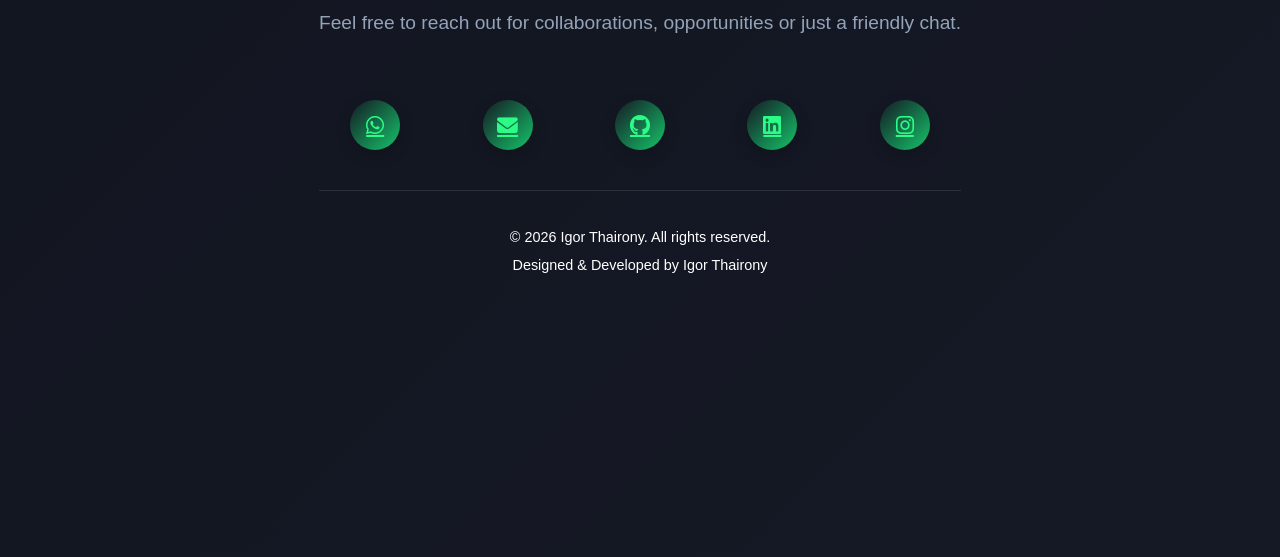
==== commit 3c7f9cf6: "Adding task manager project" ====
--- a/index.html
+++ b/index.html
@@ -2,6 +2,7 @@
 <html lang="en">
 
     <head>
+        <meta charset="UTF-8">
         <meta name="viewport" content="width=device-width, initial-scale=1.0">
         <title>Igor Thairony Portfolio</title>
         <!-- Linking to font-awesome for icons -->
@@ -14,7 +15,7 @@
 
         <!-- Header Section with logo and side menu -->
         <header>
-            <a href="/portfolioWebapp/index.html" class="logo" aria-label="Open Menu">
+            <a href="/portfolioWebapp/index.html" class="logo" aria-label="Go to homepage">
                 <!-- Logo and Name -->
                 <i class="fa-solid fa-terminal logo-icon"></i>
                 <span class="logo-text">Igor Thairony</span>
@@ -155,7 +156,7 @@
             <div class="education-item">
             
                 <div class="education-logo-image">
-                    <img src="/Source/griffithLogo.png" alt="Griffith College picture">
+                    <img src="/Source/griffithLogo.png" alt="Griffith College picture" loading="lazy">
                 </div>
 
                 <div class="education-content">
@@ -211,7 +212,7 @@
                 <!-- Project One -->
                 <a class="project-card" data-repo="Ithairony/kitchenGuardian" href="https://github.com/Ithairony/kitchenGuardian" target="_blank">
                     <div class="project-image">
-                        <img src="/Source/kitchenGuardianLogo.png" alt="Project preview">
+                        <img src="/Source/kitchenGuardianLogo.png" alt="Project preview" loading="lazy">
                     </div>
                     <div class="project-content">
                         <h2>Kitchen Guardian</h2>
@@ -226,7 +227,7 @@
                 <!-- Project Two -->
                 <a class="project-card" data-repo="Ithairony/RealEstateManagementPlatform" href="https://github.com/Ithairony/motiProperties.git" target="_blank">
                     <div class="project-image">
-                        <img src="/Source/motiProperties.png" alt="Real Estate Management Platform preview">
+                        <img src="/Source/motiProperties.png" alt="Real Estate Management Platform preview" loading="lazy">
                     </div>
                     <div class="project-content">
                         <h2>Real Estate Management Platform</h2>
@@ -239,11 +240,25 @@
                     </div>
                 </a>
 
-            </div>
-
-
-
-            </div>
+                <!-- Project Three -->
+                <a class="project-card" data-repo="Ithairony/Task-Manager" href="https://github.com/Ithairony/Task-Manager.git" target="_blank">
+                    <div class="project-image">
+                        <img src="/Source/taskManager.jpg" alt="Task manager " loading="lazy">
+                    </div>
+                    <div class="project-content">
+                        <h2>Task Manager Application</h2>
+                        <p> Java-based command-line task manager combining a custom hash table, queue, stack, 
+                            and binary search tree to manage,prioritize, and undo daily tasks. 
+                            Built entirely from scratch to reinforce core data structures.</p>
+                        <div class="project-tags">
+                            <span class="repo-language">Loading...</span>
+                        </div>
+                    </div>
+                </a>
+
+            </div>
+
+
         </section>
 
         <!-- FOOTER -->
--- a/Style/style.css
+++ b/Style/style.css
@@ -3,6 +3,10 @@
     padding: 0;
     box-sizing: border-box;
     font-family:  'Segoe UI', Tahoma, Geneva, Verdana, sans-serif;
+}
+
+html {
+    scroll-behavior: smooth;
 }
 
 body {
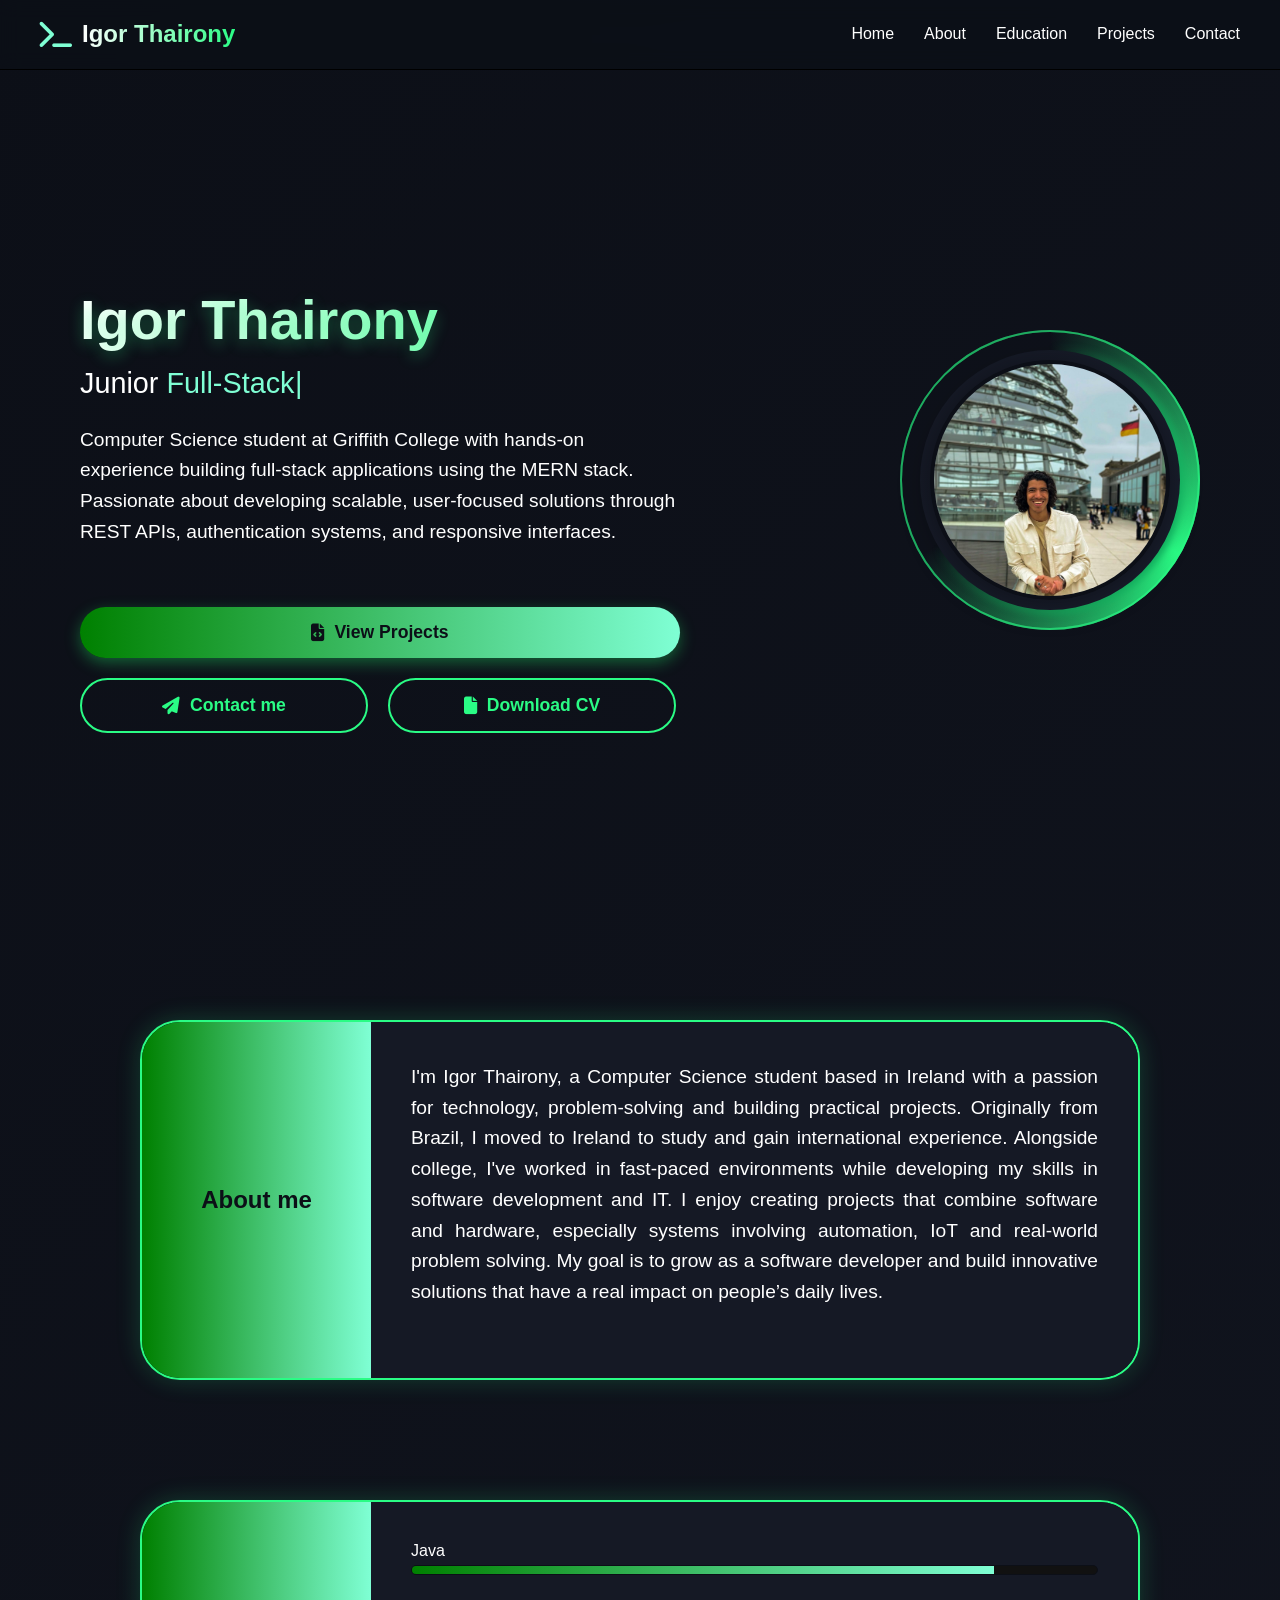
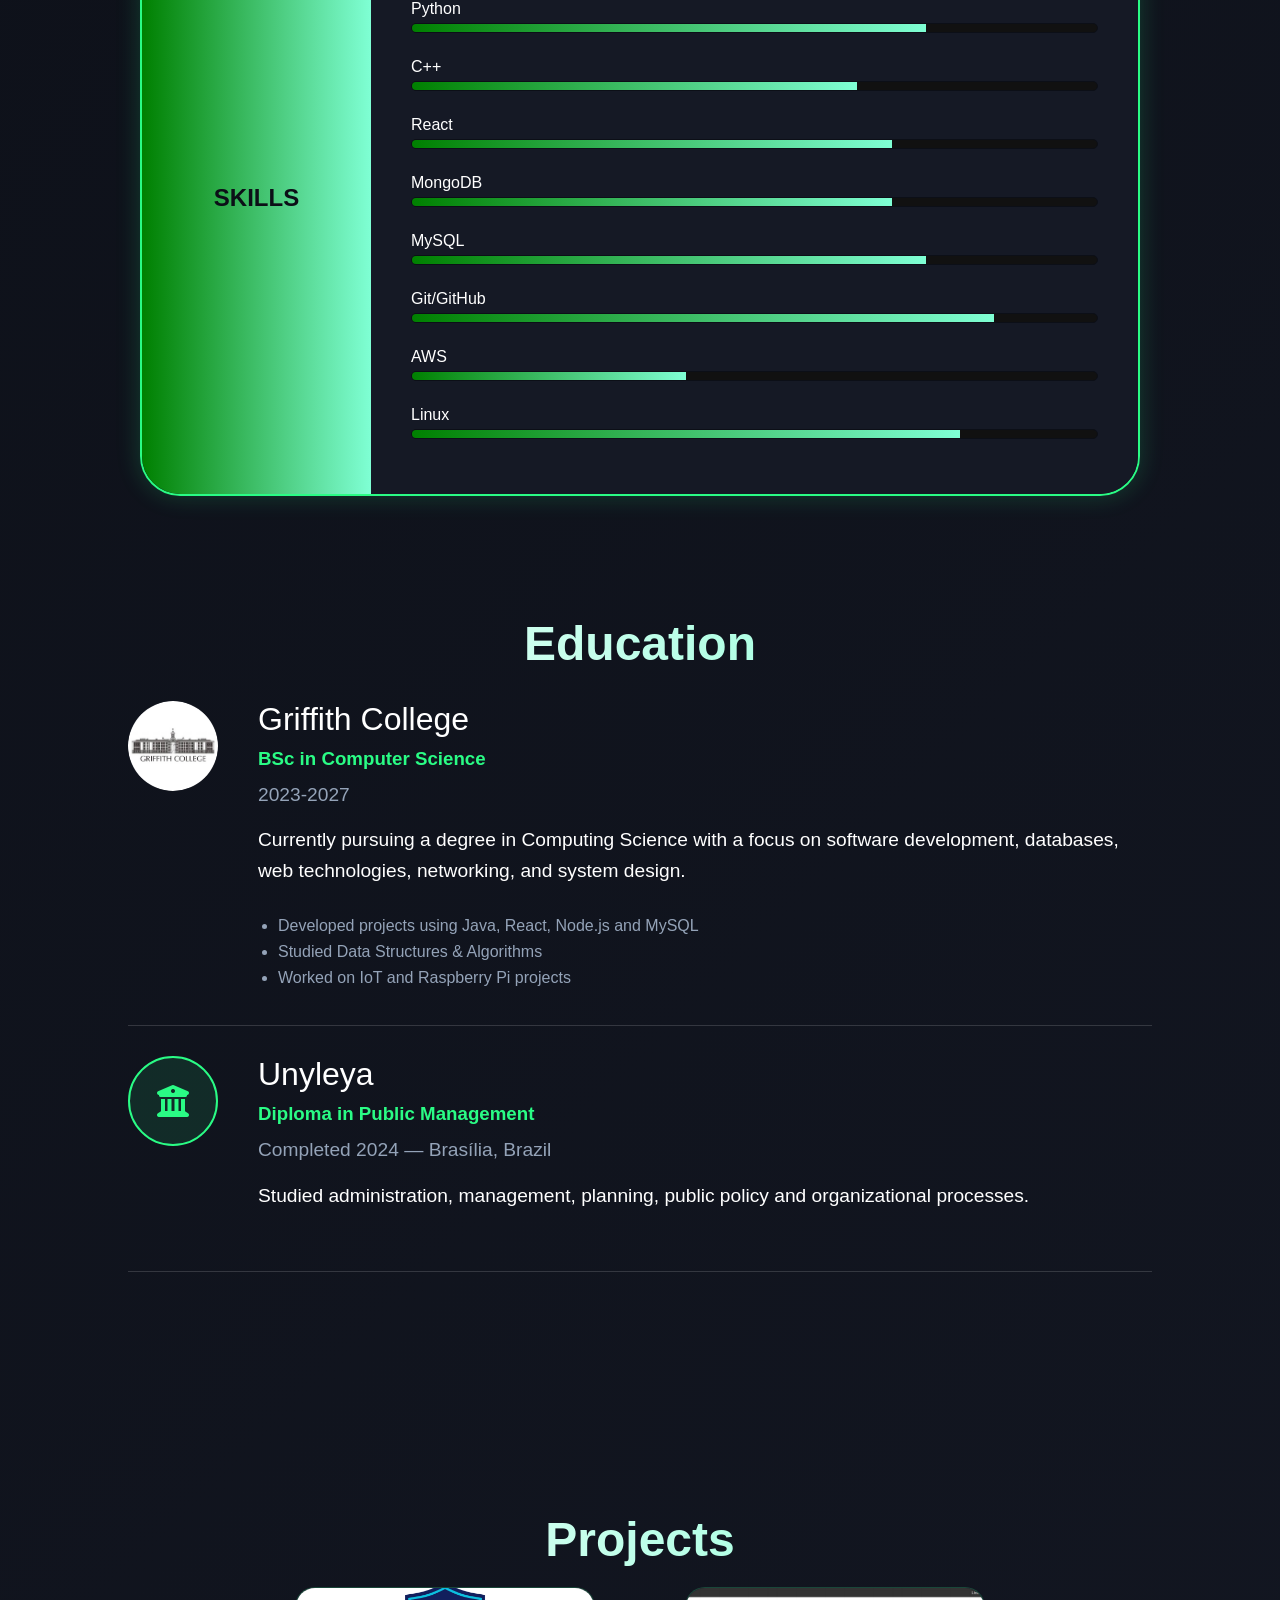
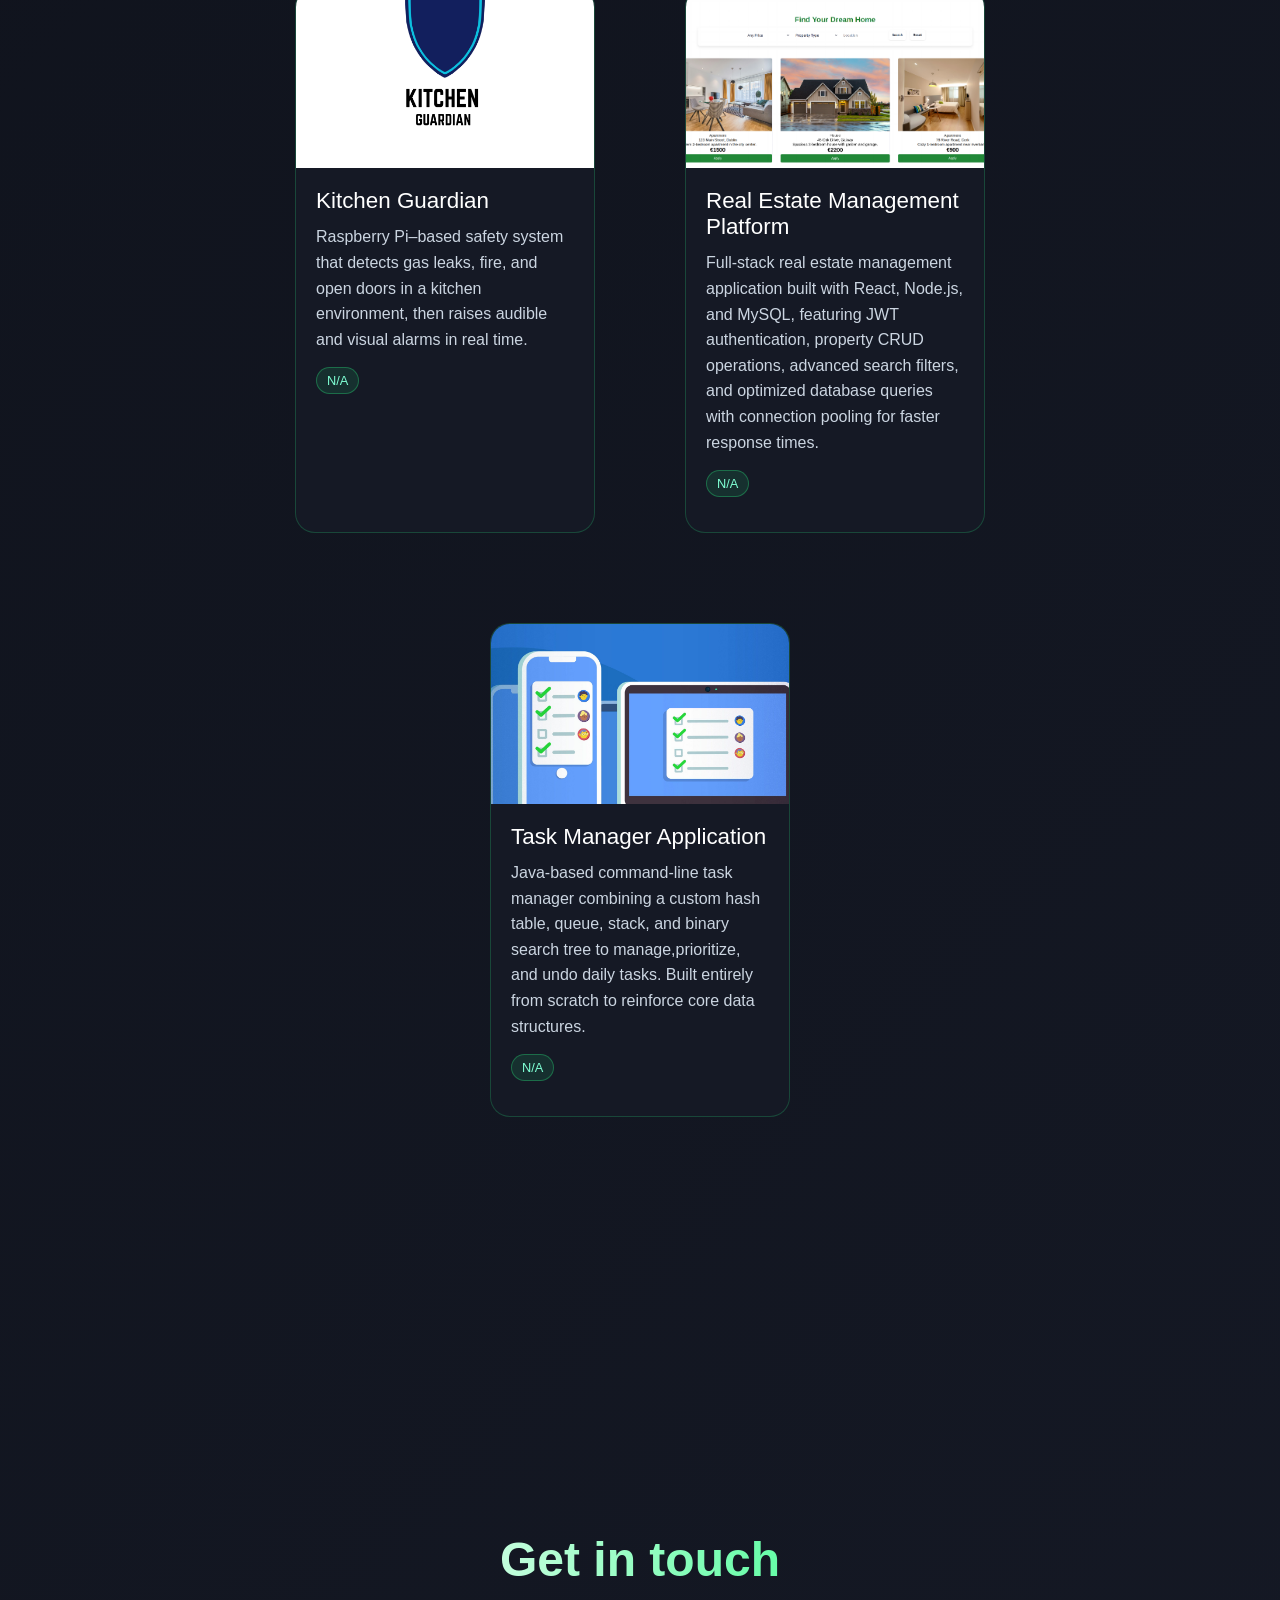
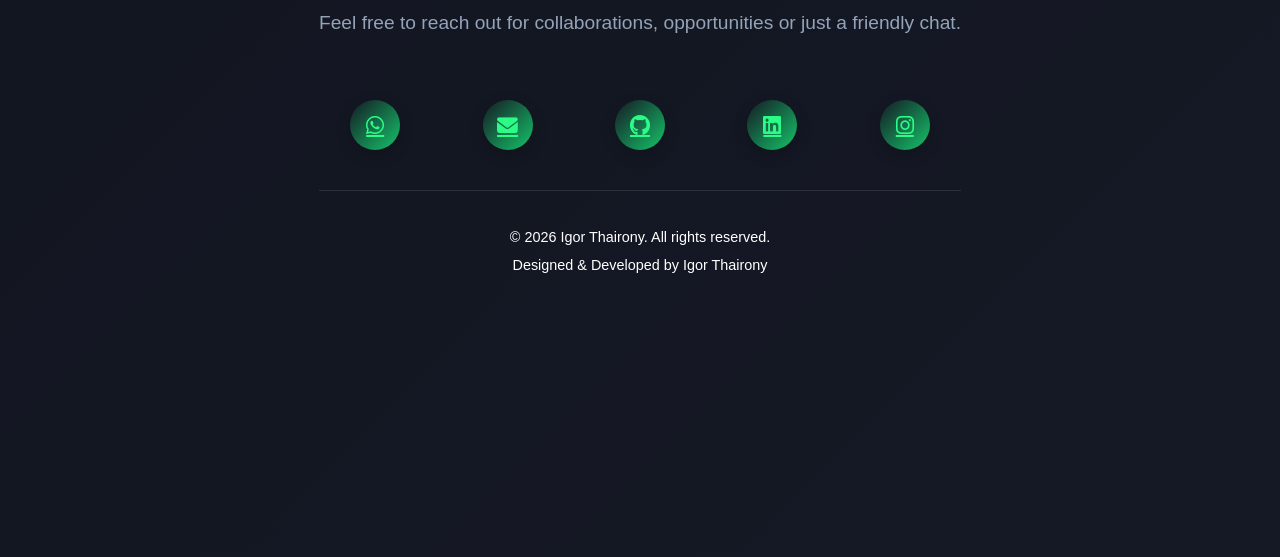
==== commit 71368a74: "Fixing language variable to hold projects languages" ====
--- a/index.html
+++ b/index.html
@@ -225,7 +225,7 @@
                 </a>
 
                 <!-- Project Two -->
-                <a class="project-card" data-repo="Ithairony/RealEstateManagementPlatform" href="https://github.com/Ithairony/motiProperties.git" target="_blank">
+                <a class="project-card" data-repo="Ithairony/motiProperties" href="https://github.com/Ithairony/motiProperties.git" target="_blank">
                     <div class="project-image">
                         <img src="/Source/motiProperties.png" alt="Real Estate Management Platform preview" loading="lazy">
                     </div>
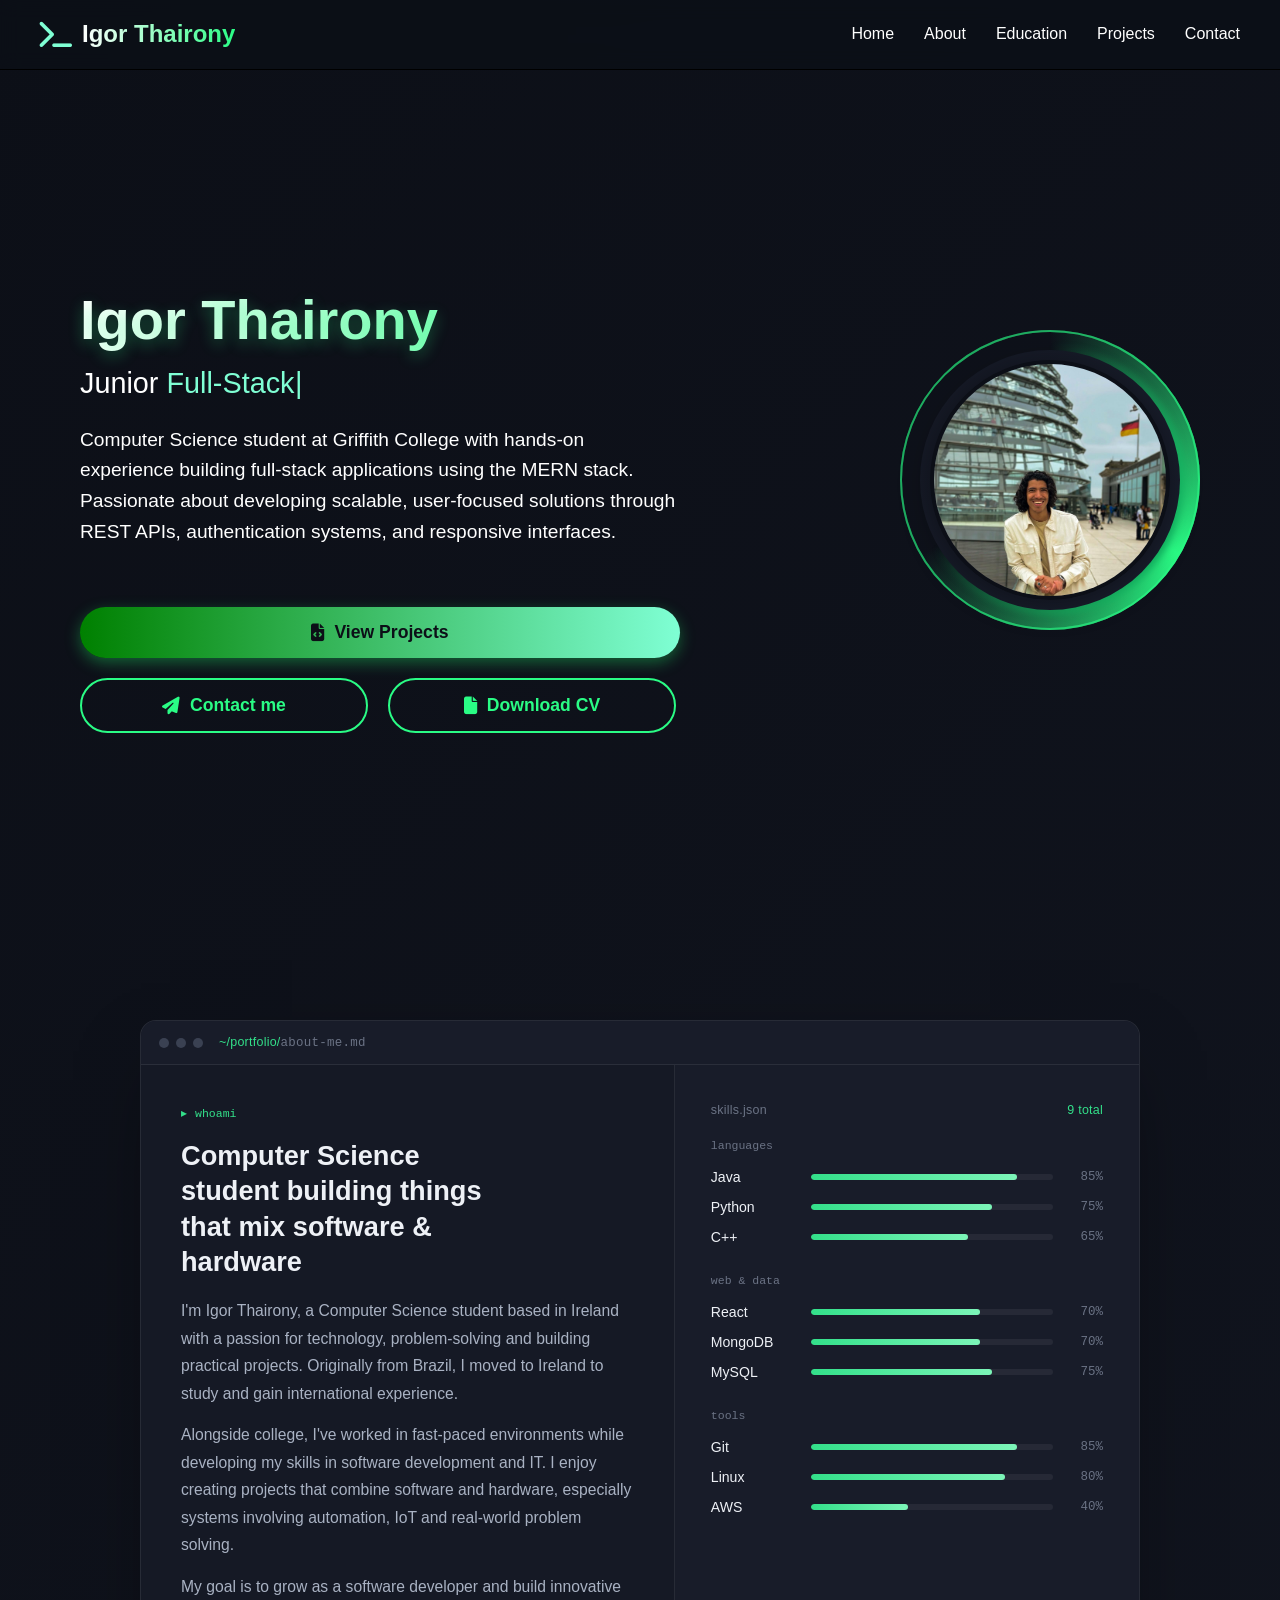
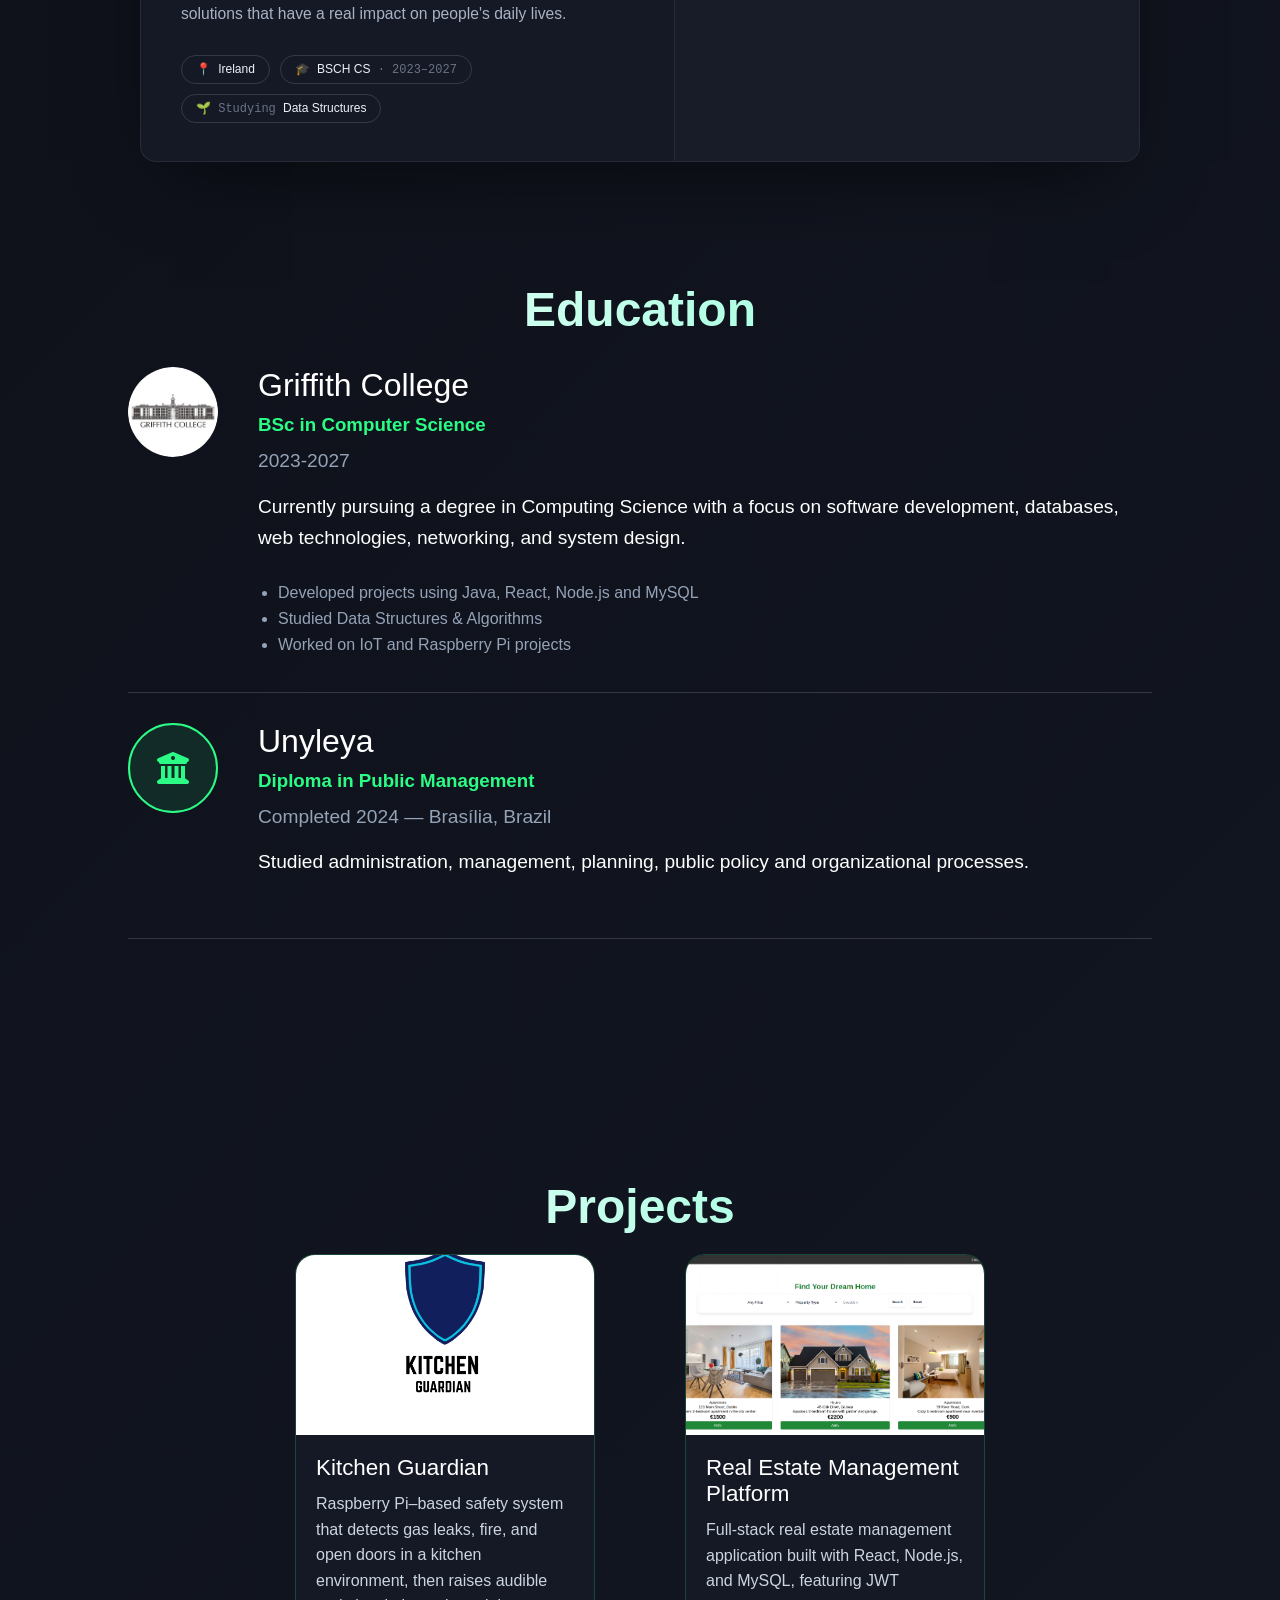
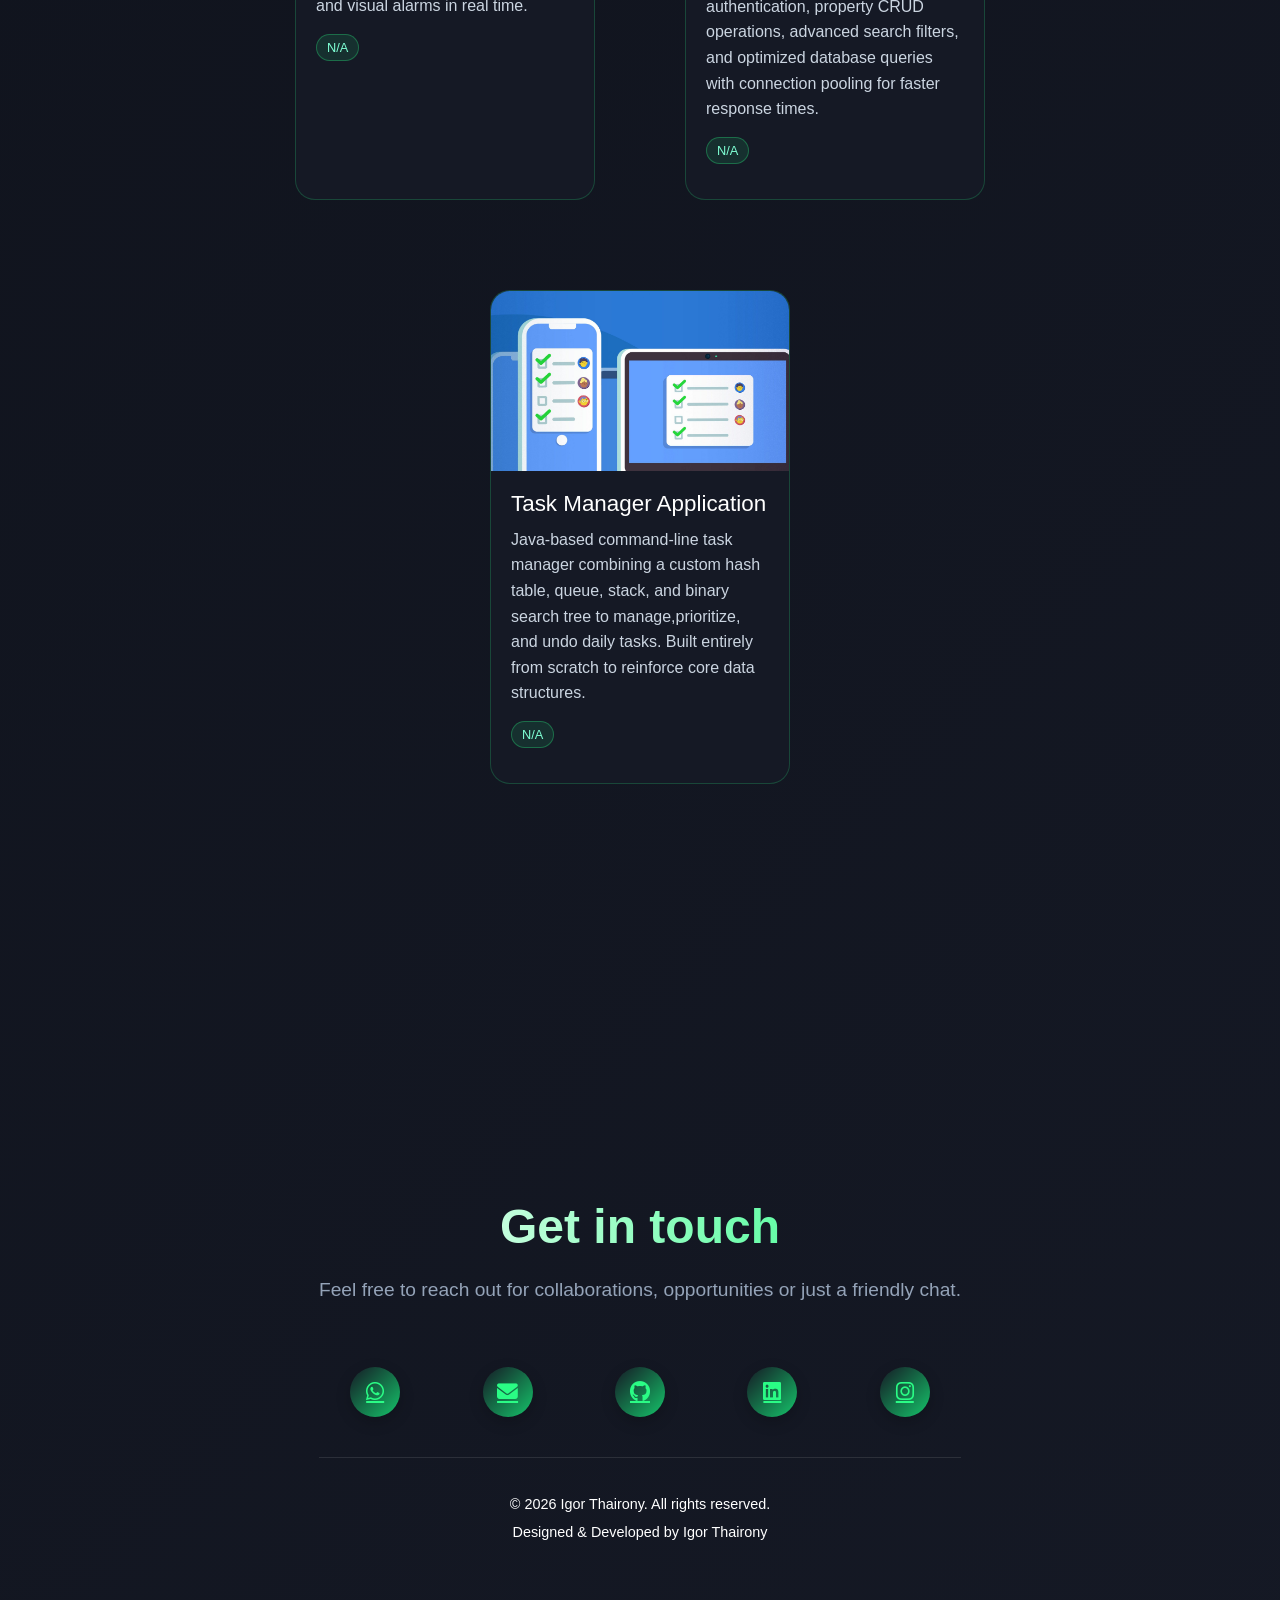
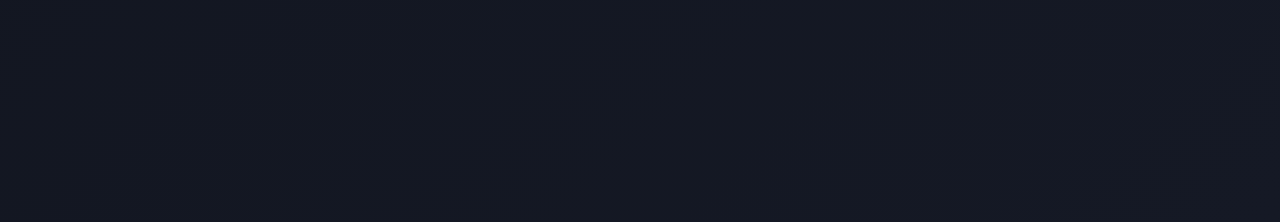
==== commit af84aca3: "altering the about section" ====
--- a/index.html
+++ b/index.html
@@ -75,77 +75,111 @@
         <!-- About Section-->
         <section  class="about-section" id="about">  
 
-            <!-- About section -->
-            <div class="about-card">
-
-                <div class="left-panel">
-                    <h1>About me</h1>
-                </div>
-                    
-                <div class="right-panel">
-                    <p> I'm Igor Thairony, a Computer Science student based in Ireland with a passion for technology, problem-solving and building practical projects.
-                    Originally from Brazil, I moved to Ireland to study and gain international experience. Alongside college, I've worked in fast-paced environments while developing my skills in software development and IT.
-                    I enjoy creating projects that combine software and hardware, especially systems involving automation, IoT and real-world problem solving.
-                    My goal is to grow as a software developer and build innovative solutions that have a real impact on people’s daily lives.</p>
-                </div>
-
-            </div>
-
-            <div class="info-card skills-card">
-                <div class="left-panel">
-                    <h1>SKILLS</h1>
-                </div>
-
-                <div class="right-panel">
-
-
-                    <div class="skill">
-                        <span>Java</span>
-                        <div class="bar"><div class="fill java"></div></div>
-                    </div>
- 
-                    <div class="skill">
-                        <span>Python</span>
-                        <div class="bar"><div class="fill python"></div></div>
-                    </div>
- 
-                    <div class="skill">
-                        <span>C++</span>
-                        <div class="bar"><div class="fill cpp"></div></div>
-                    </div>
- 
-                    <div class="skill">
-                        <span>React</span>
-                        <div class="bar"><div class="fill react"></div></div>
-                    </div>
- 
-                    <div class="skill">
-                        <span>MongoDB</span>
-                        <div class="bar"><div class="fill mongodb"></div></div>
-                    </div>
- 
-                    <div class="skill">
-                        <span>MySQL</span>
-                        <div class="bar"><div class="fill sql"></div></div>
-                    </div>
- 
-                    <div class="skill">
-                        <span>Git/GitHub</span>
-                        <div class="bar"><div class="fill git"></div></div>
-                    </div>
- 
-                    <div class="skill">
-                        <span>AWS</span>
-                        <div class="bar"><div class="fill aws"></div></div>
-                    </div>
- 
-                    <div class="skill">
-                        <span>Linux</span>
-                        <div class="bar"><div class="fill linux"></div></div>
-                    </div>
-
-                </div>
-            </div>
+            <div class="terminal-window">
+
+                <div class="titlebar">
+                    <div class="dots"><span></span><span></span><span></span></div>
+                    <div class="filename"><span class="path">~/portfolio/</span>about-me.md</div>
+                </div>
+
+                <div class="body-grid">
+                    <!-- LEFT ABOUT ME -->
+                    <div class="about-panel">
+                        <div class="tag">whoami</div>
+                        <h1>Computer Science student building things that mix software &amp; hardware</h1>
+        
+                        <p>
+                            I'm Igor Thairony, a Computer Science student based in Ireland with a passion
+                            for technology, problem-solving and building practical projects. Originally
+                            from Brazil, I moved to Ireland to study and gain international experience.
+                        </p>
+                        <p>
+                            Alongside college, I've worked in fast-paced environments while developing my
+                            skills in software development and IT. I enjoy creating projects that combine
+                            software and hardware, especially systems involving automation, IoT and
+                            real-world problem solving.
+                        </p>
+                        <p>
+                            My goal is to grow as a software developer and build innovative solutions
+                            that have a real impact on people's daily lives.
+                        </p>
+
+                        <div class="quick-facts">
+                            <span class="fact">📍 <b>Ireland</b></span>
+                            <span class="fact">🎓 <b>BSCH CS</b> · 2023–2027</span>
+                            <span class="fact">🌱 Studying <b>Data Structures</b></span>
+                        </div>
+                    </div>
+
+                    <!-- RIGHT PANEL ( SKILLS )-->
+                    <div class="skills-panel">
+
+                        <h2><span>skills.json</span><span>9 total</span></h2>
+
+                        <div class="skill-group">
+                            <div class="group-label">languages</div>
+        
+                            <div class="skill-row">
+                                <span class="skill-name">Java</span>
+                                <div class="track"><div class="fill java-fill"></div></div>
+                                <span class="pct">85%</span>
+                            </div>
+                            <div class="skill-row">
+                                <span class="skill-name">Python</span>
+                                <div class="track"><div class="fill python-fill"></div></div>
+                                <span class="pct">75%</span>
+                            </div>
+                            <div class="skill-row">
+                                <span class="skill-name">C++</span>
+                                <div class="track"><div class="fill cpp-fill"></div></div>
+                                <span class="pct">65%</span>
+                            </div>
+                        </div>
+        
+                        <div class="skill-group">
+                            <div class="group-label">web &amp; data</div>
+        
+                            <div class="skill-row">
+                                <span class="skill-name">React</span>
+                                <div class="track"><div class="fill react-fill"></div></div>
+                                <span class="pct">70%</span>
+                            </div>
+                            <div class="skill-row">
+                                <span class="skill-name">MongoDB</span>
+                                <div class="track"><div class="fill mongodb-fill"></div></div>
+                                <span class="pct">70%</span>
+                            </div>
+                            <div class="skill-row">
+                                <span class="skill-name">MySQL</span>
+                                <div class="track"><div class="fill sql-fill"></div></div>
+                                <span class="pct">75%</span>
+                            </div>
+                        </div>
+        
+                        <div class="skill-group">
+                            <div class="group-label">tools</div>
+        
+                            <div class="skill-row">
+                                <span class="skill-name">Git</span>
+                                <div class="track"><div class="fill git-fill"></div></div>
+                                <span class="pct">85%</span>
+                            </div>
+                            <div class="skill-row">
+                                <span class="skill-name">Linux</span>
+                                <div class="track"><div class="fill linux-fill"></div></div>
+                                <span class="pct">80%</span>
+                            </div>
+                            <div class="skill-row">
+                                <span class="skill-name">AWS</span>
+                                <div class="track"><div class="fill aws-fill"></div></div>
+                                <span class="pct">40%</span>
+                            </div>
+                        </div>
+                    </div>
+
+                </div>
+            </div>
+
         </section>
 
         <!-- Education Section -->
--- a/Style/style.css
+++ b/Style/style.css
@@ -7,6 +7,20 @@
 
 html {
     scroll-behavior: smooth;
+}
+
+:root {
+    --accent: #33e08a;
+    --accent-soft: rgba(51, 224, 138, 0.12);
+    --accent-soft-2: rgba(51, 224, 138, 0.22);
+    --panel: #151925;
+    --panel-2: #181c29;
+    --line: rgba(255, 255, 255, 0.08);
+    --line-strong: rgba(255, 255, 255, 0.14);
+    --text-hi: #eef1f6;
+    --text-body: #a9b2c3;
+    --text-dim: #6b7385;
+    --mono: 'JetBrains Mono', ui-monospace, SFMono-Regular, Menlo, monospace;
 }
 
 body {
@@ -676,91 +690,180 @@
 }
 
 
-/* Styling the about page */
-
-.about-card {
-    display:flex;
-    flex-direction: row;
+/* ============================================================
+   About + Skills section (terminal-window style)
+============================================================ */
+
+.about-section {
     width: 80%;
     max-width: 1000px;
     margin: 120px auto;
-    border-radius: 40px;
+}
+
+.terminal-window {
+    background: var(--panel);
+    border: 1px solid var(--line);
+    border-radius: 16px;
     overflow: hidden;
-    border: 2px solid #2afc85;
-    box-shadow: 0 0 25px rgba(42, 252, 133, 0.2);
-}
-
-.info-card {
-    display:flex;
-    width: 80%;
-    max-width: 1000px;
-    margin: 120px auto;
-    border-radius: 40px;
+    box-shadow: 0 30px 80px -30px rgba(0, 0, 0, 0.6);
+}
+
+.titlebar {
+    display: flex;
+    align-items: center;
+    gap: 10px;
+    padding: 14px 18px;
+    background: var(--panel-2);
+    border-bottom: 1px solid var(--line);
+}
+
+.dots { display: flex; gap: 7px; }
+.dots span { width: 10px; height: 10px; border-radius: 50%; background: #3a4152; }
+
+.filename {
+    margin-left: 6px;
+    font-family: var(--mono);
+    font-size: 0.78rem;
+    color: var(--text-dim);
+    letter-spacing: 0.02em;
+}
+.filename .path { color: var(--accent); }
+
+.body-grid {
+    display: grid;
+    grid-template-columns: 1.15fr 1fr;
+}
+
+/* ---- About panel ---- */
+.about-panel {
+    padding: 38px 40px;
+    border-right: 1px solid var(--line);
+}
+
+.about-panel .tag {
+    font-family: var(--mono);
+    font-size: 0.72rem;
+    color: var(--accent);
+    display: inline-flex;
+    align-items: center;
+    gap: 8px;
+    margin-bottom: 18px;
+}
+.about-panel .tag::before { content: '▸'; color: var(--accent); }
+
+.about-panel h1 {
+    font-size: 1.7rem;
+    color: var(--text-hi);
+    font-weight: 600;
+    line-height: 1.3;
+    margin-bottom: 18px;
+    max-width: 22ch;
+}
+
+.about-panel p {
+    font-size: 0.98rem;
+    line-height: 1.75;
+    color: var(--text-body);
+    margin-bottom: 14px;
+}
+.about-panel p:last-of-type { margin-bottom: 0; }
+
+.quick-facts {
+    margin-top: 28px;
+    display: flex;
+    flex-wrap: wrap;
+    gap: 10px;
+}
+.fact {
+    font-family: var(--mono);
+    font-size: 0.75rem;
+    color: var(--text-dim);
+    border: 1px solid var(--line-strong);
+    border-radius: 999px;
+    padding: 6px 14px;
+}
+.fact b { color: var(--text-hi); font-weight: 500; }
+
+/* ---- Skills panel ---- */
+.skills-panel {
+    padding: 38px 36px;
+    background: var(--panel-2);
+}
+
+.skills-panel h2 {
+    font-family: var(--mono);
+    font-size: 0.78rem;
+    color: var(--text-dim);
+    letter-spacing: 0.02em;
+    margin-bottom: 22px;
+    display: flex;
+    justify-content: space-between;
+    font-weight: normal;
+}
+.skills-panel h2 span:last-child { color: var(--accent); }
+
+.skill-group { margin-bottom: 22px; }
+.skill-group:last-child { margin-bottom: 0; }
+
+.group-label {
+    font-size: 0.72rem;
+    color: var(--text-dim);
+    font-family: var(--mono);
+    margin-bottom: 10px;
+}
+
+.skill-row {
+    display: flex;
+    align-items: center;
+    gap: 12px;
+    padding: 7px 0;
+}
+
+.skill-name {
+    width: 88px;
+    flex-shrink: 0;
+    font-size: 0.88rem;
+    color: var(--text-hi);
+}
+
+.track {
+    flex: 1;
+    height: 6px;
+    background: rgba(255, 255, 255, 0.06);
+    border-radius: 99px;
     overflow: hidden;
-    border: 2px solid #2afc85;
-    box-shadow: 0 0 25px rgba(42, 252, 133, 0.2);
-}
-
-/* LEFT SIDE */
-.left-panel {
-    flex: 1;
-    background: linear-gradient(90deg, green 0%, aquamarine 100%);
-    color: #0c0f17;
-    display: flex;
-    align-items: center;
-    justify-content: center;
-    animation: slideInLeft 1s ease;
-}
-
-
-/* RIGHT SIDE */
-.right-panel {
-    text-align: justify;
-    flex: 3;
-    background:#151925;
-    color:linear-gradient(90deg, green 0%, aquamarine 100%);;
-    padding: 40px;
-    display: flex;
-    flex-direction: column;
-    gap: 10px;
-    animation: fadeIn 1.2s ease;
-}
-
-.skill {
-    margin-bottom: 15px;
-}
-
-.skill span {
-    display: block;
-    margin-bottom: 5px;
-}
-
-.bar {
-    width: 100%;
-    height: 10px;
-    background: #111;
-    border-radius: 10px;
-    overflow: hidden;
-    border: 1px solid #0c0f17;
 }
 
 .fill {
     height: 100%;
-    width: 0;
-    background: linear-gradient(90deg, green 0%, aquamarine 100%);;
-    animation: loadBar 2s ease forwards;
-}
-
-/* different skill levels */
-.java { width: 85%; }
-.python { width: 75%; }
-.cpp { width: 65%; }
-.mongodb { width: 70%; }
-.react { width: 70%; }
-.sql { width: 75%; }
-.git { width: 85%; }
-.aws { width: 40%; }
-.linux { width: 80%; }
+    width: 0; /* animated to target width below */
+    border-radius: 99px;
+    background: linear-gradient(90deg, var(--accent), #7cf5b8);
+    animation: loadBar 1.4s ease forwards;
+    animation-delay: 0.3s;
+}
+
+.pct {
+    width: 38px;
+    text-align: right;
+    font-family: var(--mono);
+    font-size: 0.78rem;
+    color: var(--text-dim);
+    flex-shrink: 0;
+}
+
+/* Target widths -- one rule per skill */
+.java-fill    { --target: 85%; }
+.python-fill  { --target: 75%; }
+.cpp-fill     { --target: 65%; }
+.react-fill   { --target: 70%; }
+.mongodb-fill { --target: 70%; }
+.sql-fill     { --target: 75%; }
+.git-fill     { --target: 85%; }
+.linux-fill   { --target: 80%; }
+.aws-fill     { --target: 40%; }
+
+.fill { width: var(--target, 0); }
 
 
 /* ANIMATIONS */
@@ -794,17 +897,6 @@
         }
     }
 
-    @keyframes slideInLeft {
-        from {
-            opacity: 0;
-            transform: translateX(-40px);
-        }
-        to {
-            opacity: 1;
-            transform: translateX(0);
-        }
-    }
- 
     @keyframes fadeIn {
         from {
             opacity: 0;
@@ -824,10 +916,13 @@
         }
         
     }
-    
+
+    /* Terminal skill-bar fill animation -- animates to each skill's
+       own --target width (set per class above), fixing the old bug
+       where "to {}" was empty and never animated anywhere. */
     @keyframes loadBar {
-    from { width: 0; }
-    to { }
+        from { width: 0; }
+        to   { width: var(--target); }
     }
 
     /* FOOTER FLOATING EFFECT */
@@ -867,19 +962,13 @@
 
 @media (max-width: 768px) {
 
-    .about-card,
-    .info-card {
-        flex-direction: column;
-        width: 90%;
-    }
-
-    .left-panel {
-        padding: 30px 0;
-        min-height: 80px;
-    }
-
-    .right-panel {
-        padding: 30px 25px;
+    .body-grid {
+        grid-template-columns: 1fr;
+    }
+
+    .about-panel {
+        border-right: none;
+        border-bottom: 1px solid var(--line);
     }
     
     .hero {
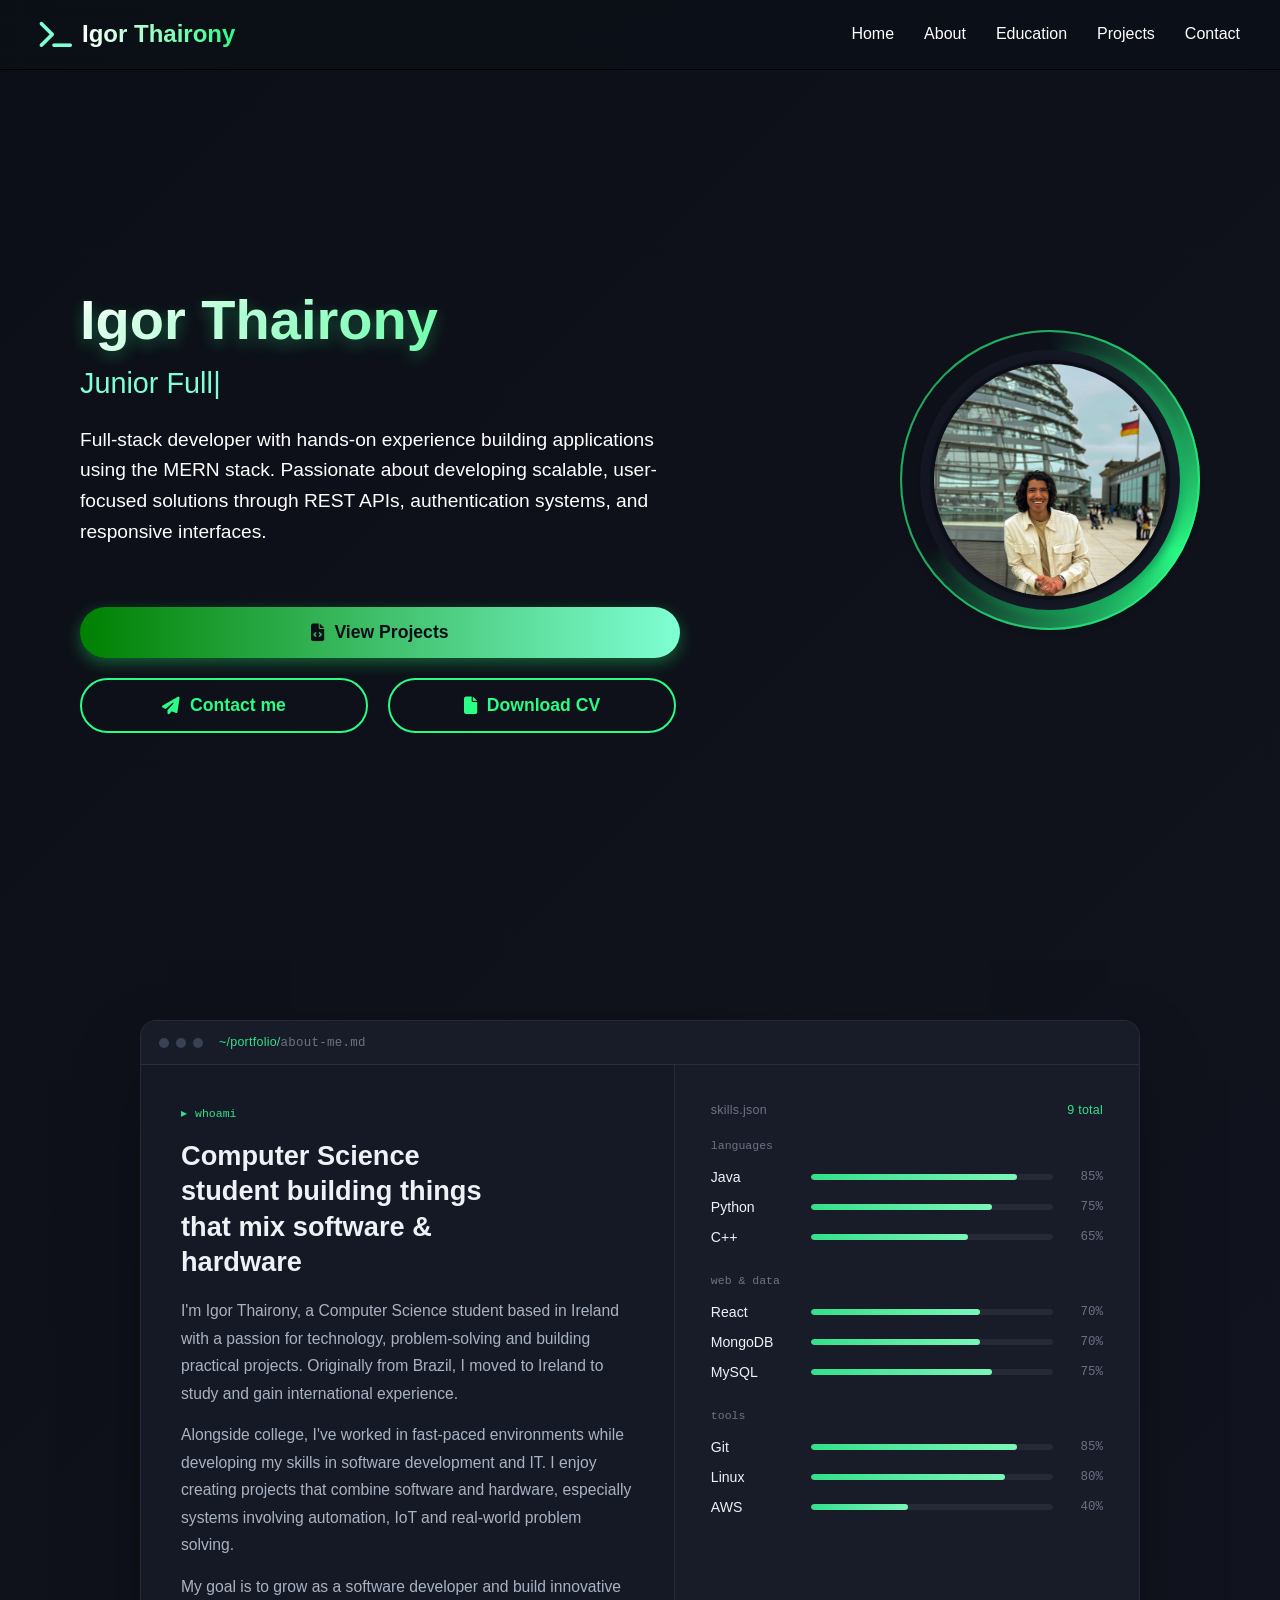
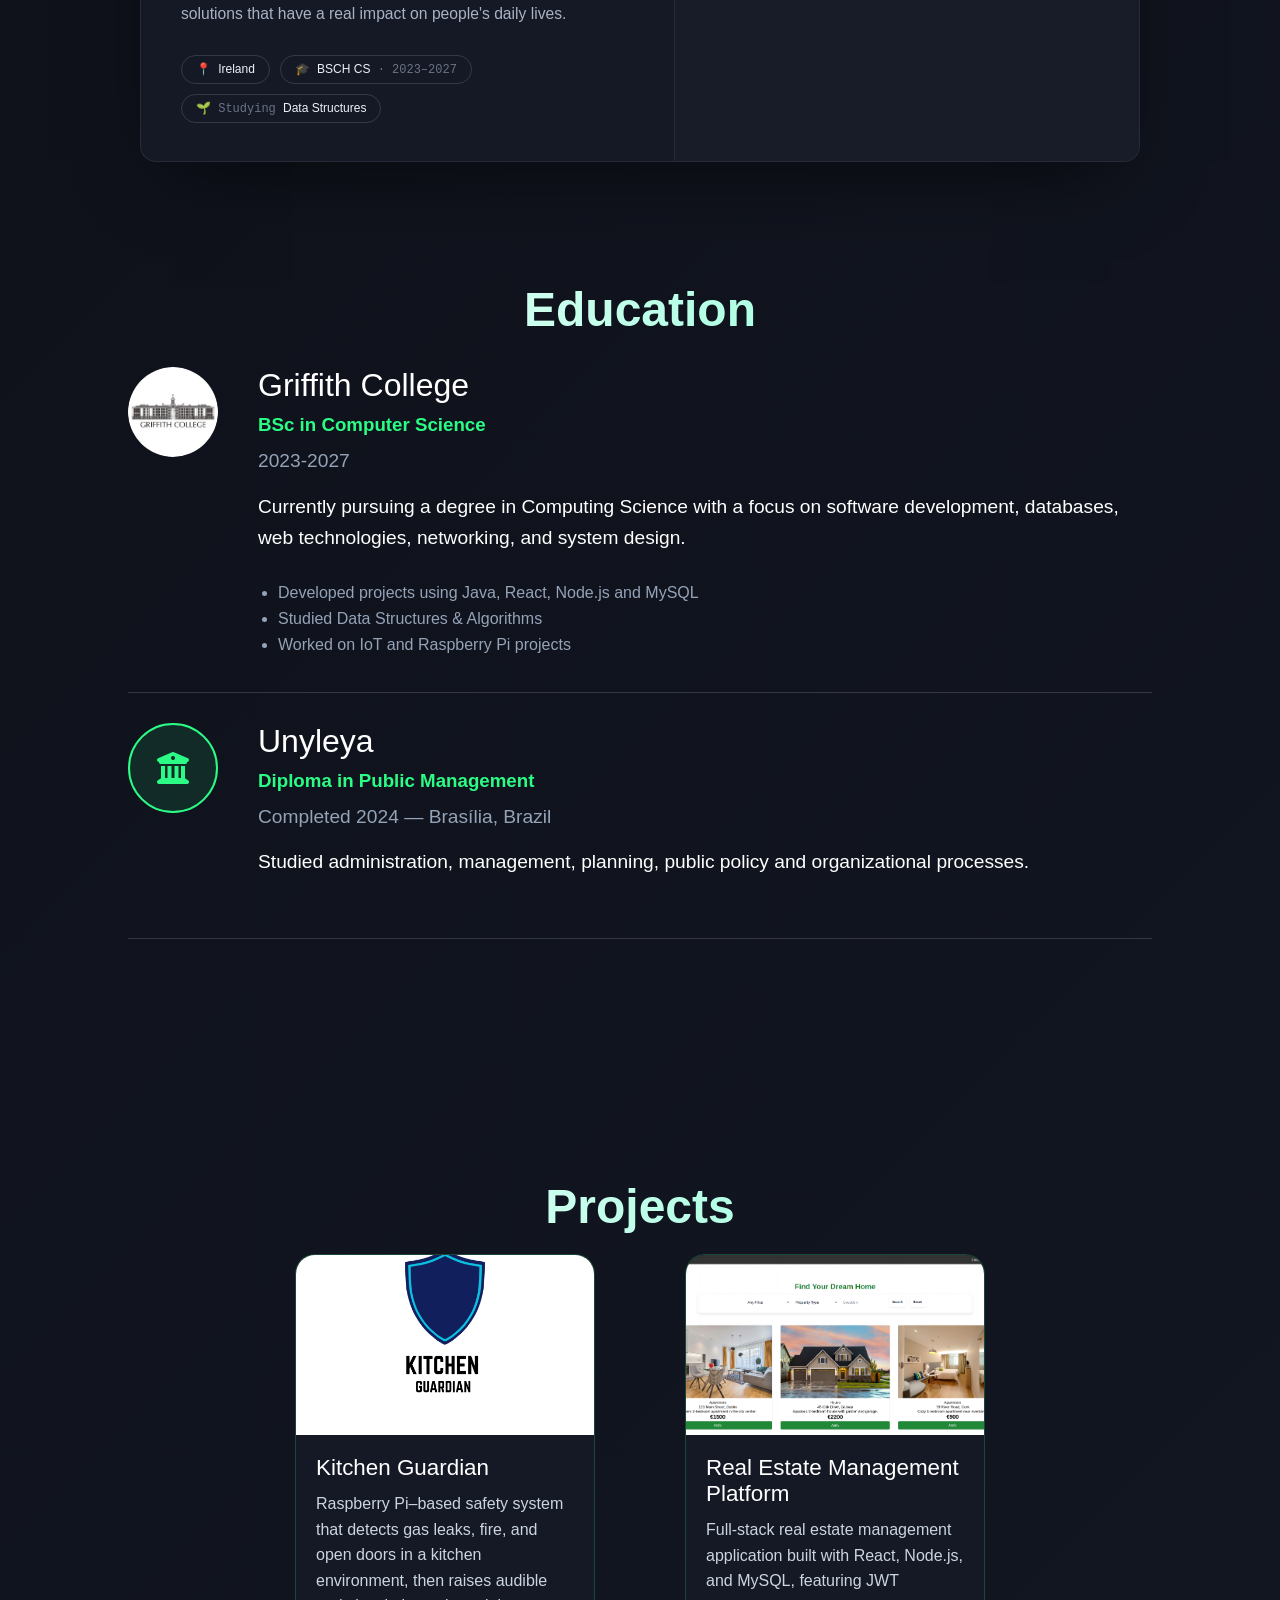
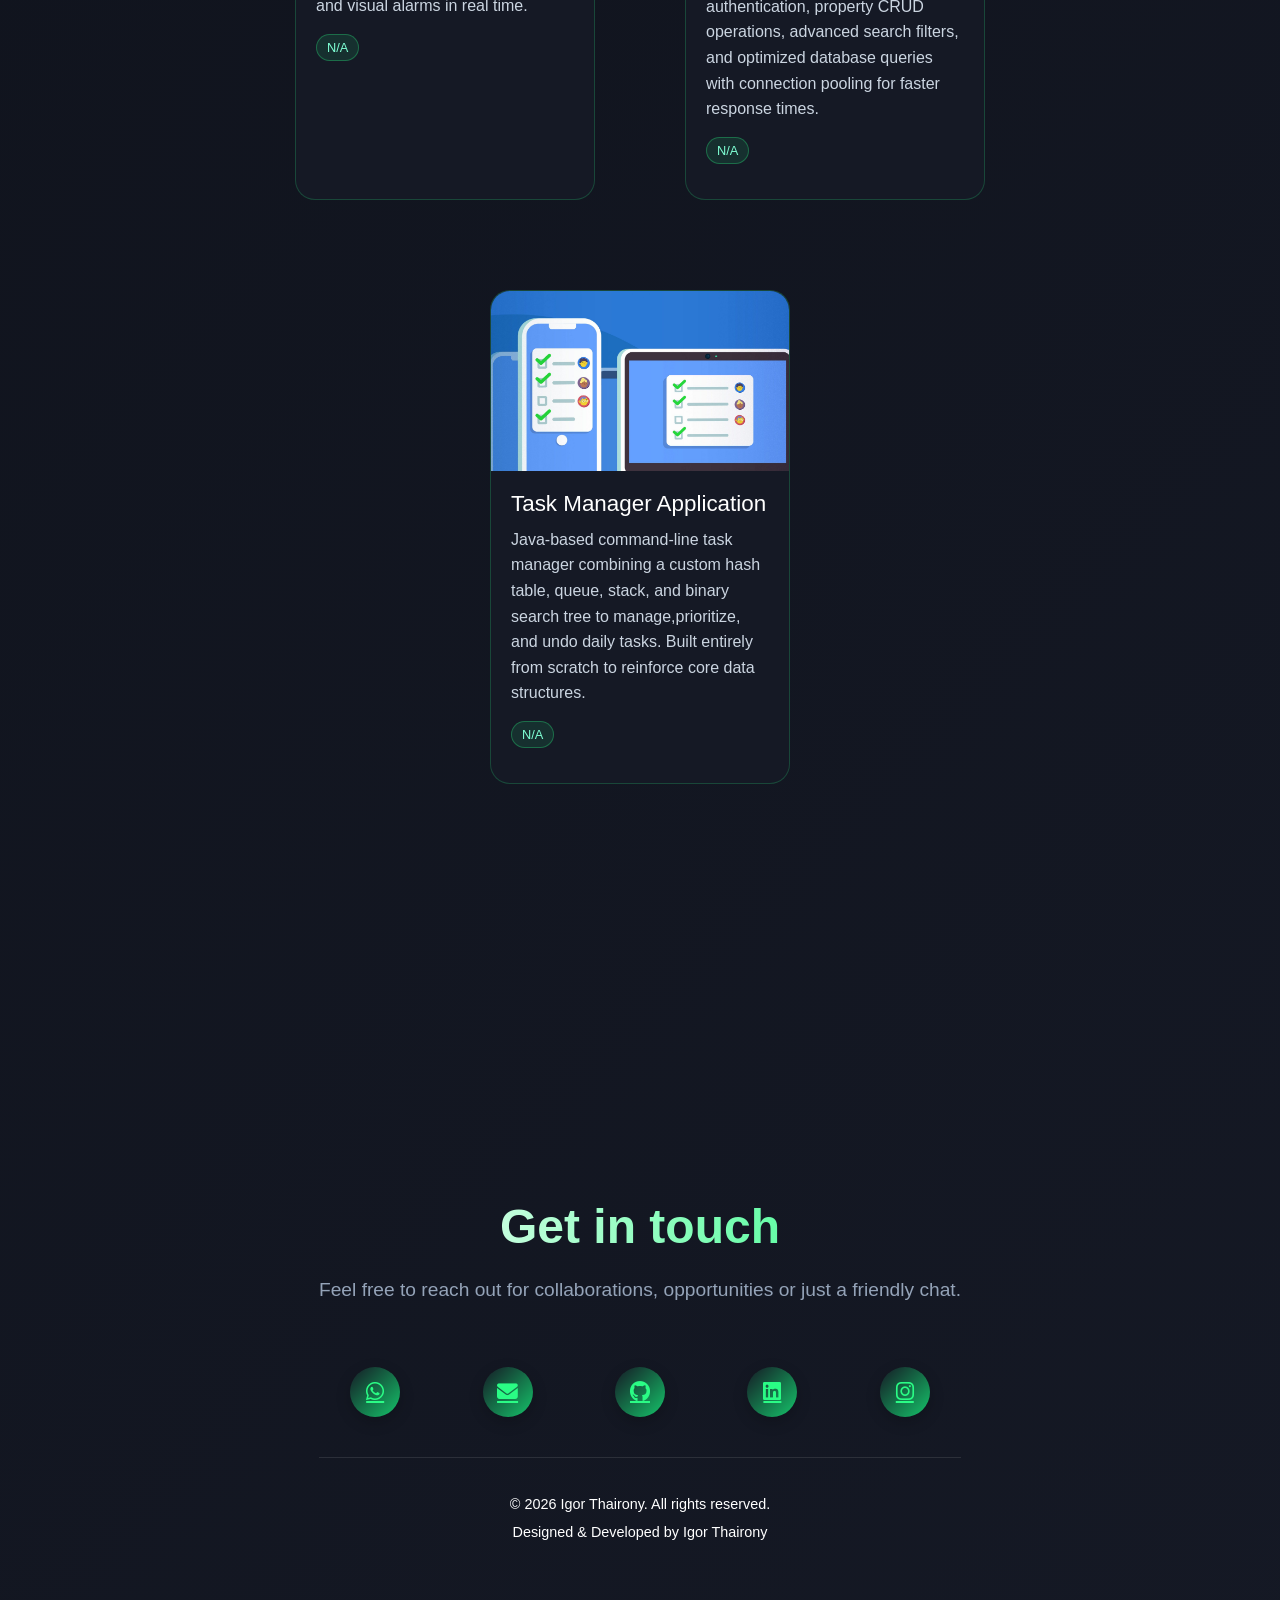
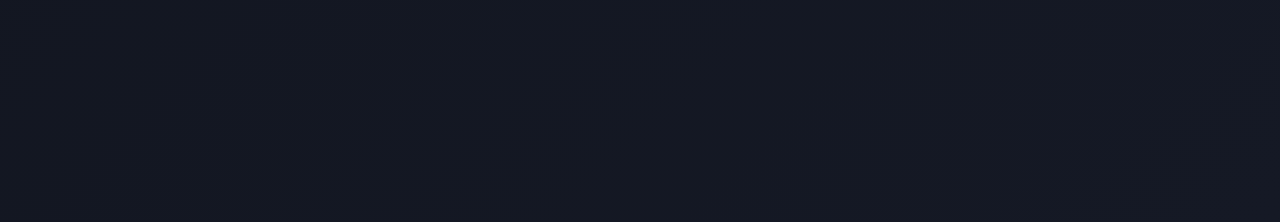
==== commit 84d11332: "content update" ====
--- a/index.html
+++ b/index.html
@@ -45,9 +45,10 @@
 
             <div class="content">
                 <h1>Igor Thairony</h1>
-                <h2>Junior <span class="typing-text">Full-Stack Developer</span></h2>
-                <p>Computer Science student at Griffith College with hands-on experience building full-stack applications using the MERN stack. 
-                Passionate about developing scalable, user-focused solutions through REST APIs, authentication systems, and responsive interfaces.
+                <h2><span class="typing-text">Junior Full-Stack Developer</span></h2>
+                <p>Full-stack developer with hands-on experience building applications using the MERN stack. 
+                Passionate about developing scalable, user-focused solutions through REST APIs, authentication systems, 
+                and responsive interfaces.
                 </p>
                 
                 <!-- Buttons to display portflio / contact me / Download CV -->
